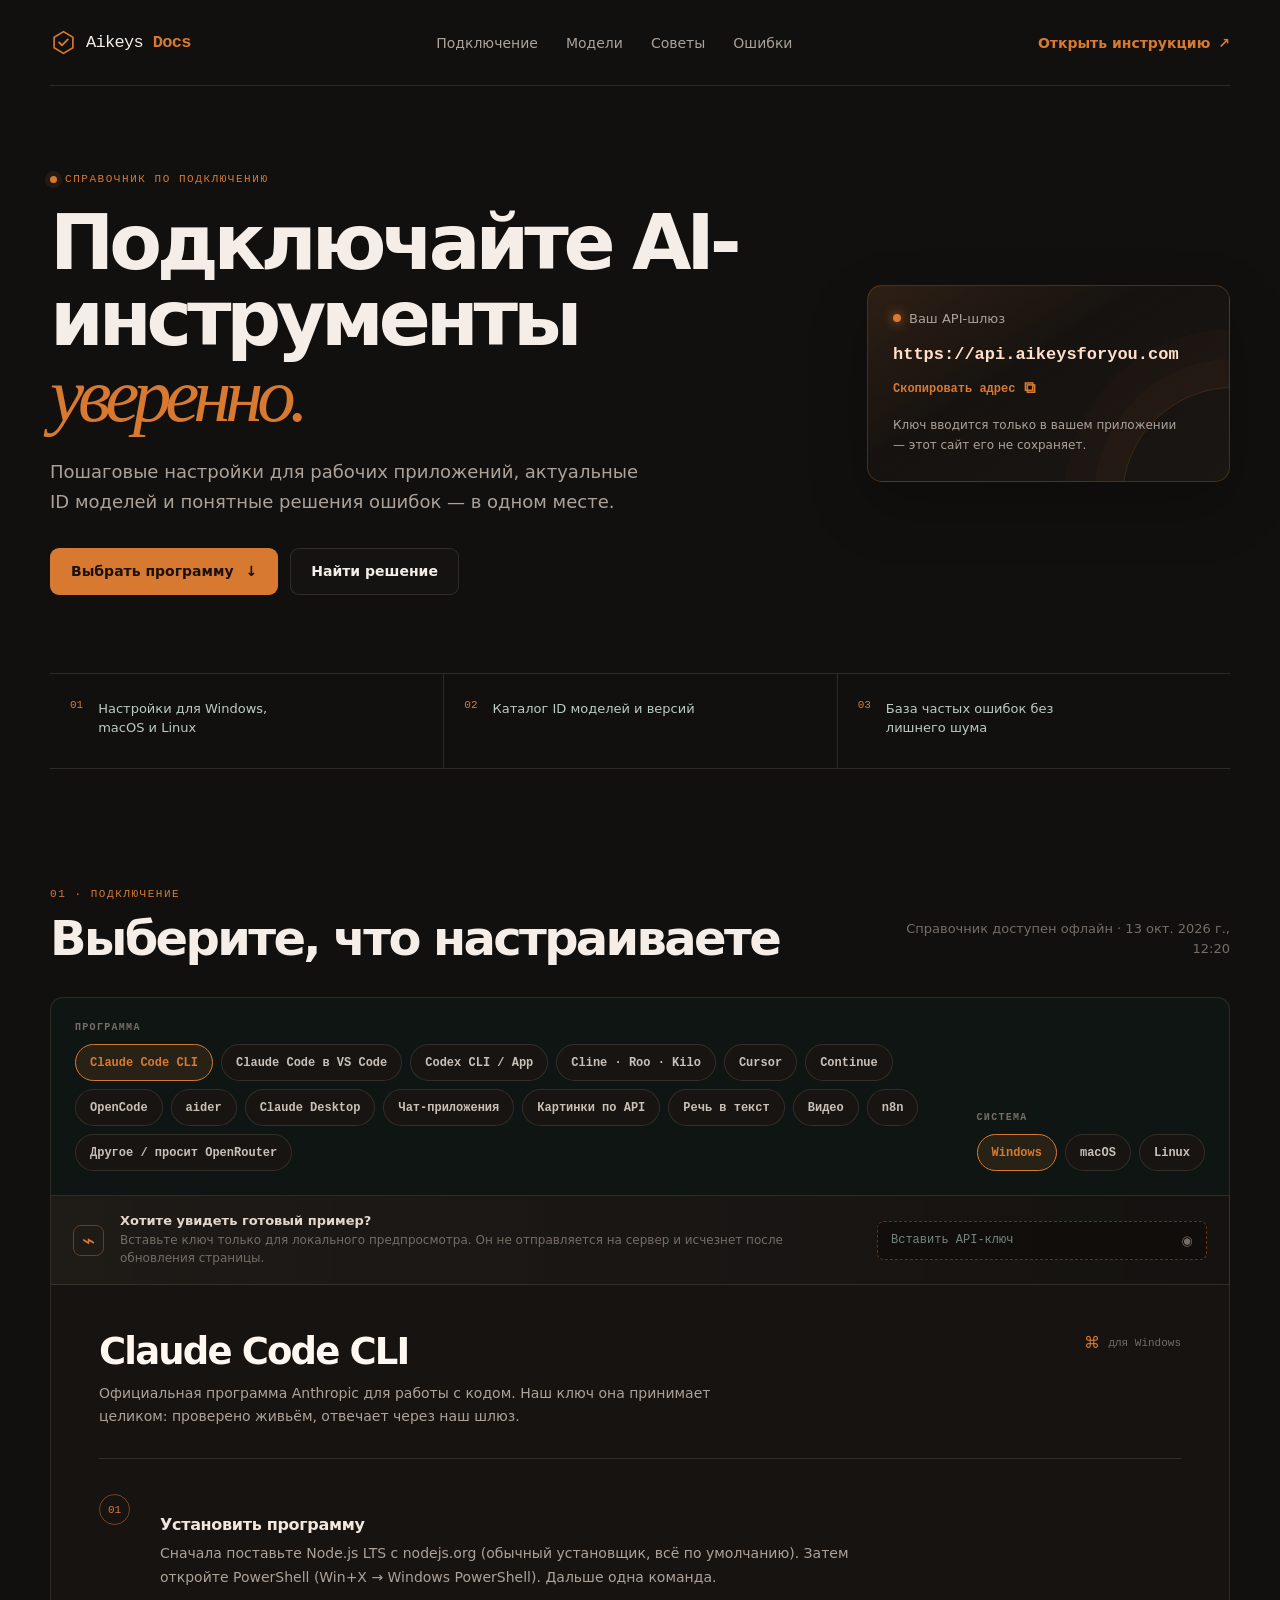
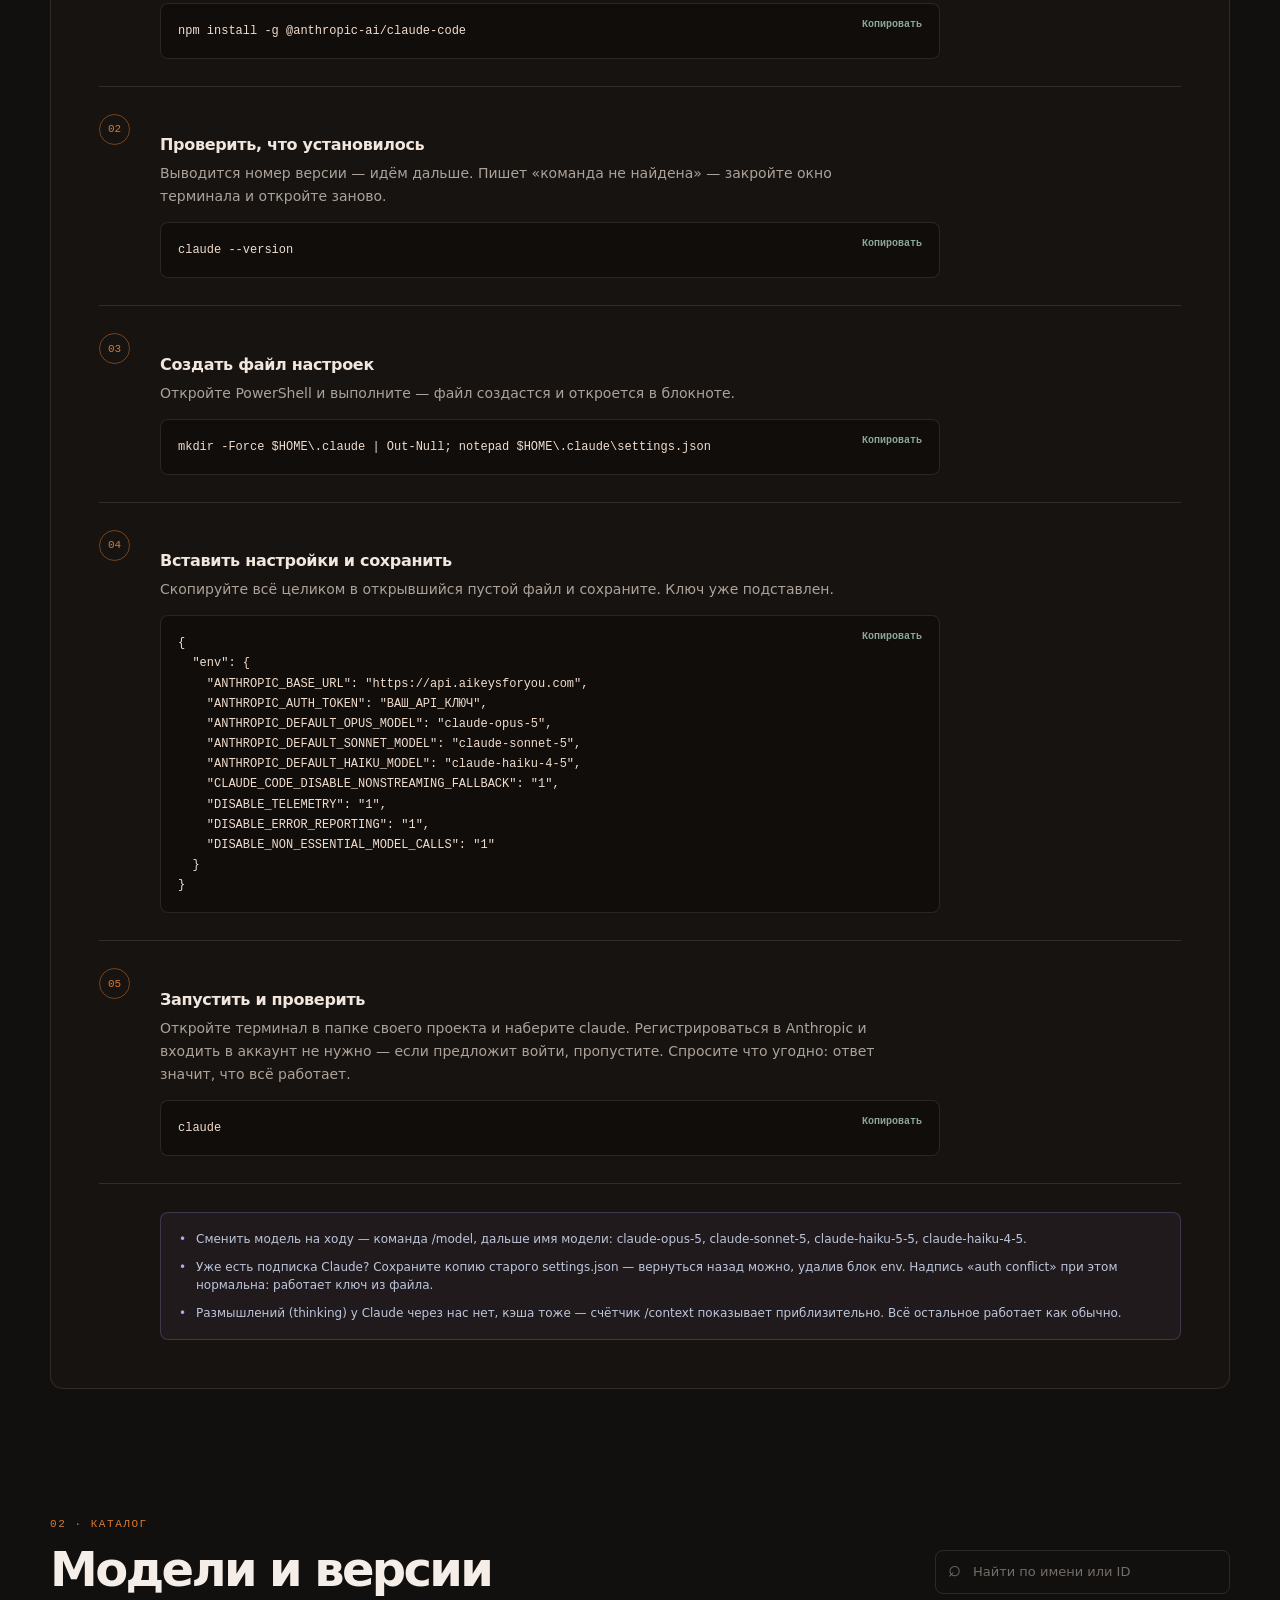
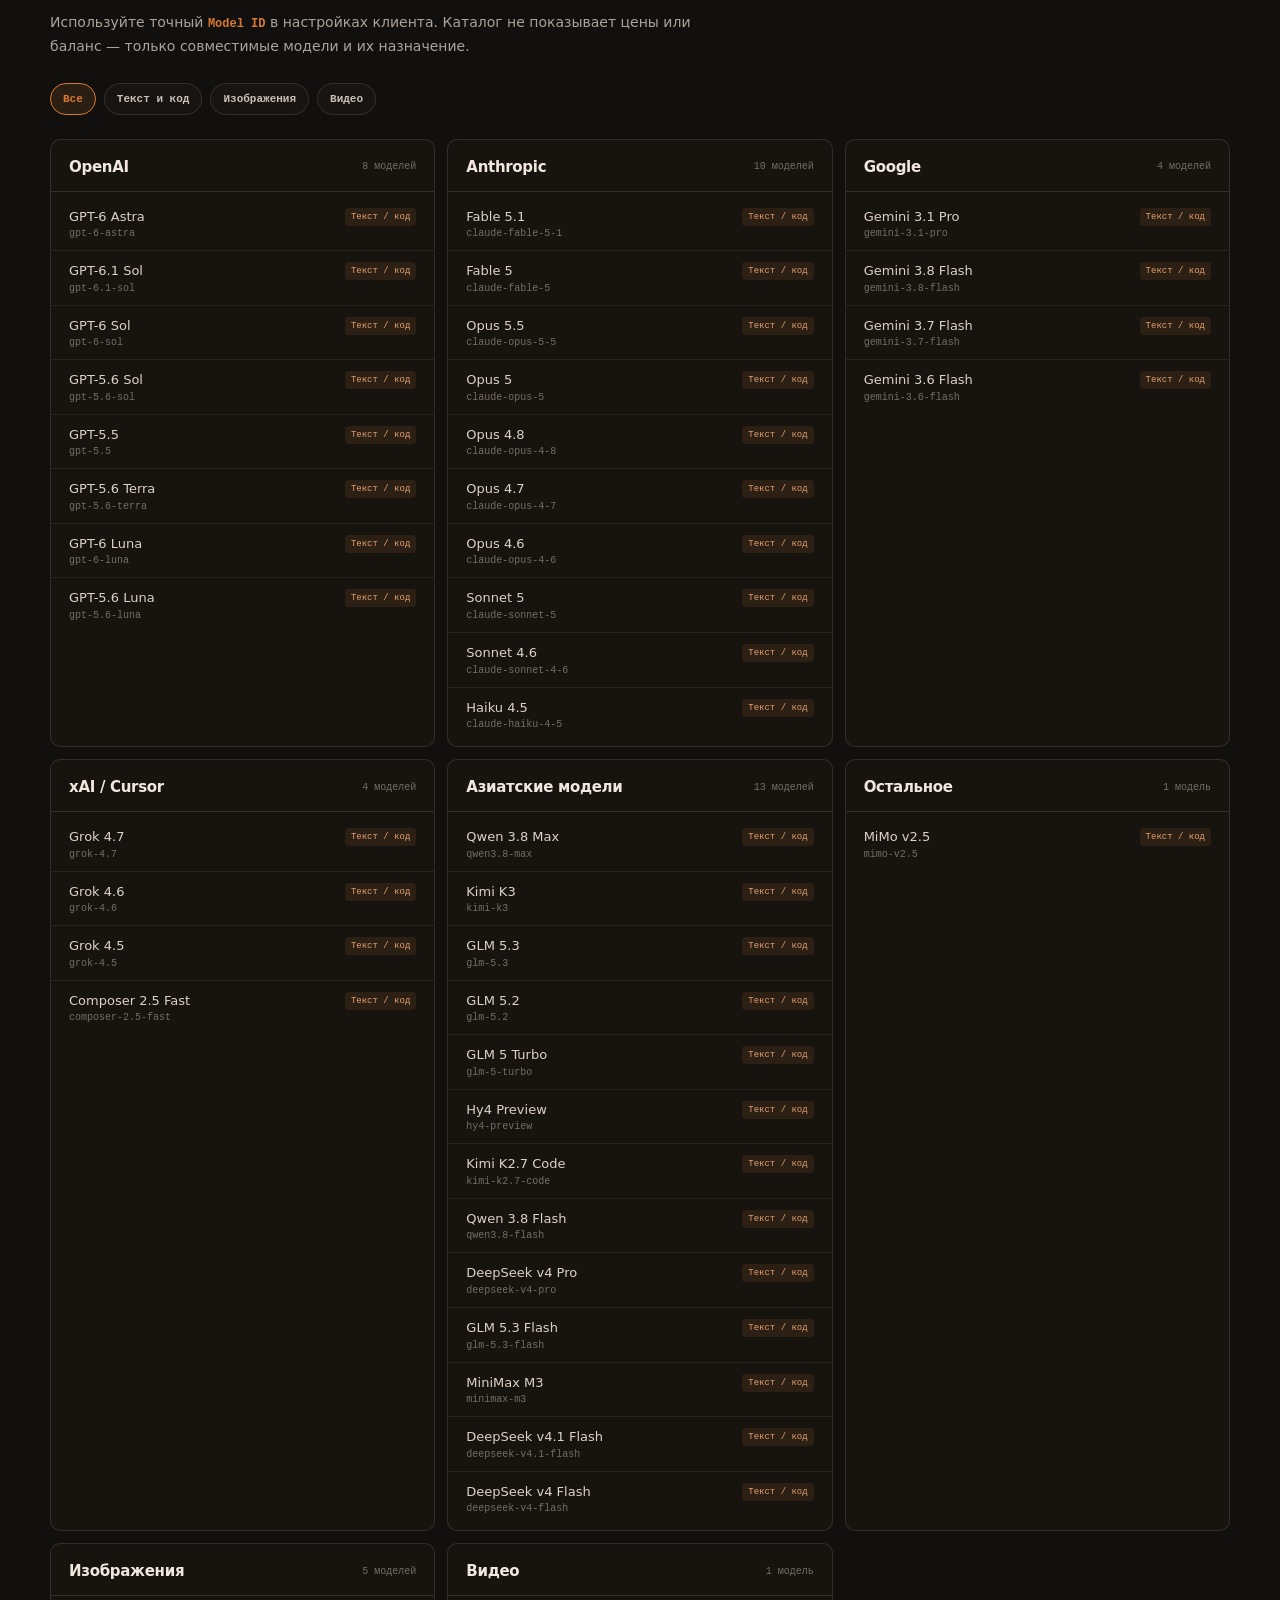
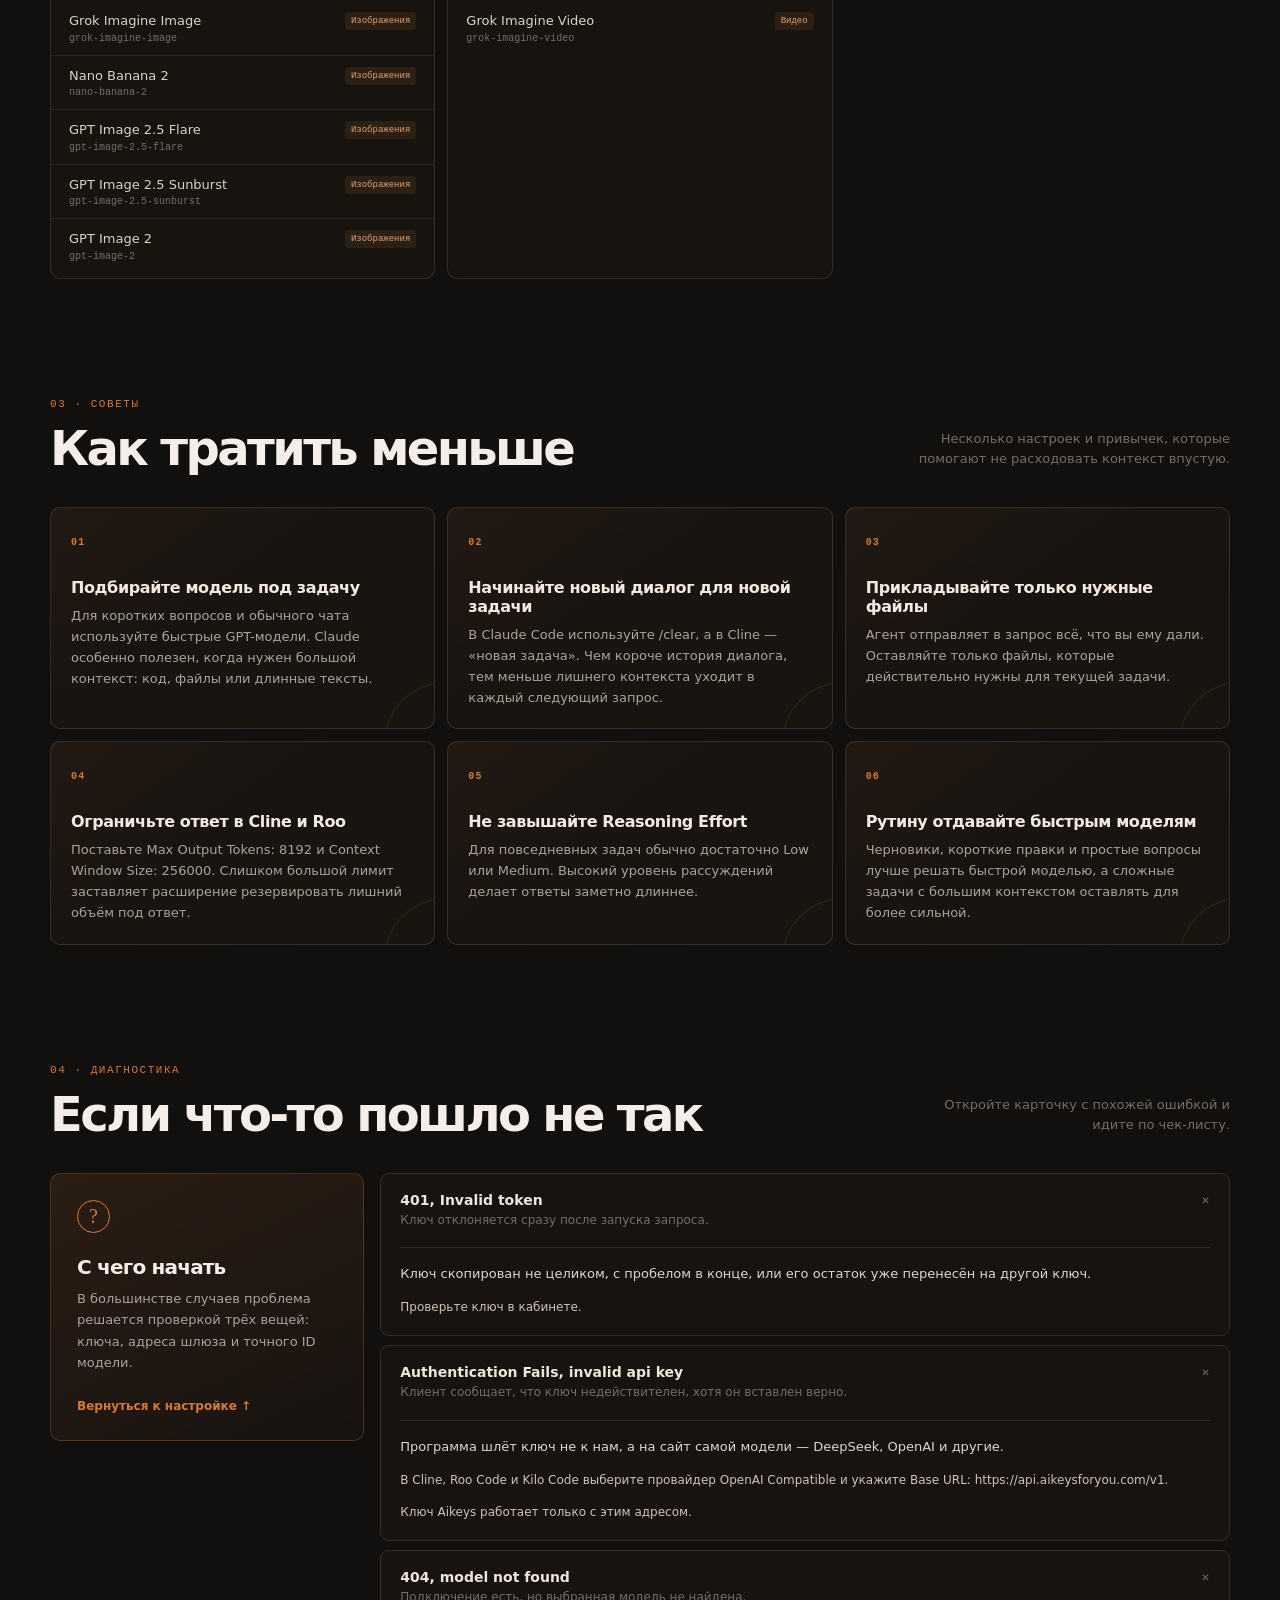
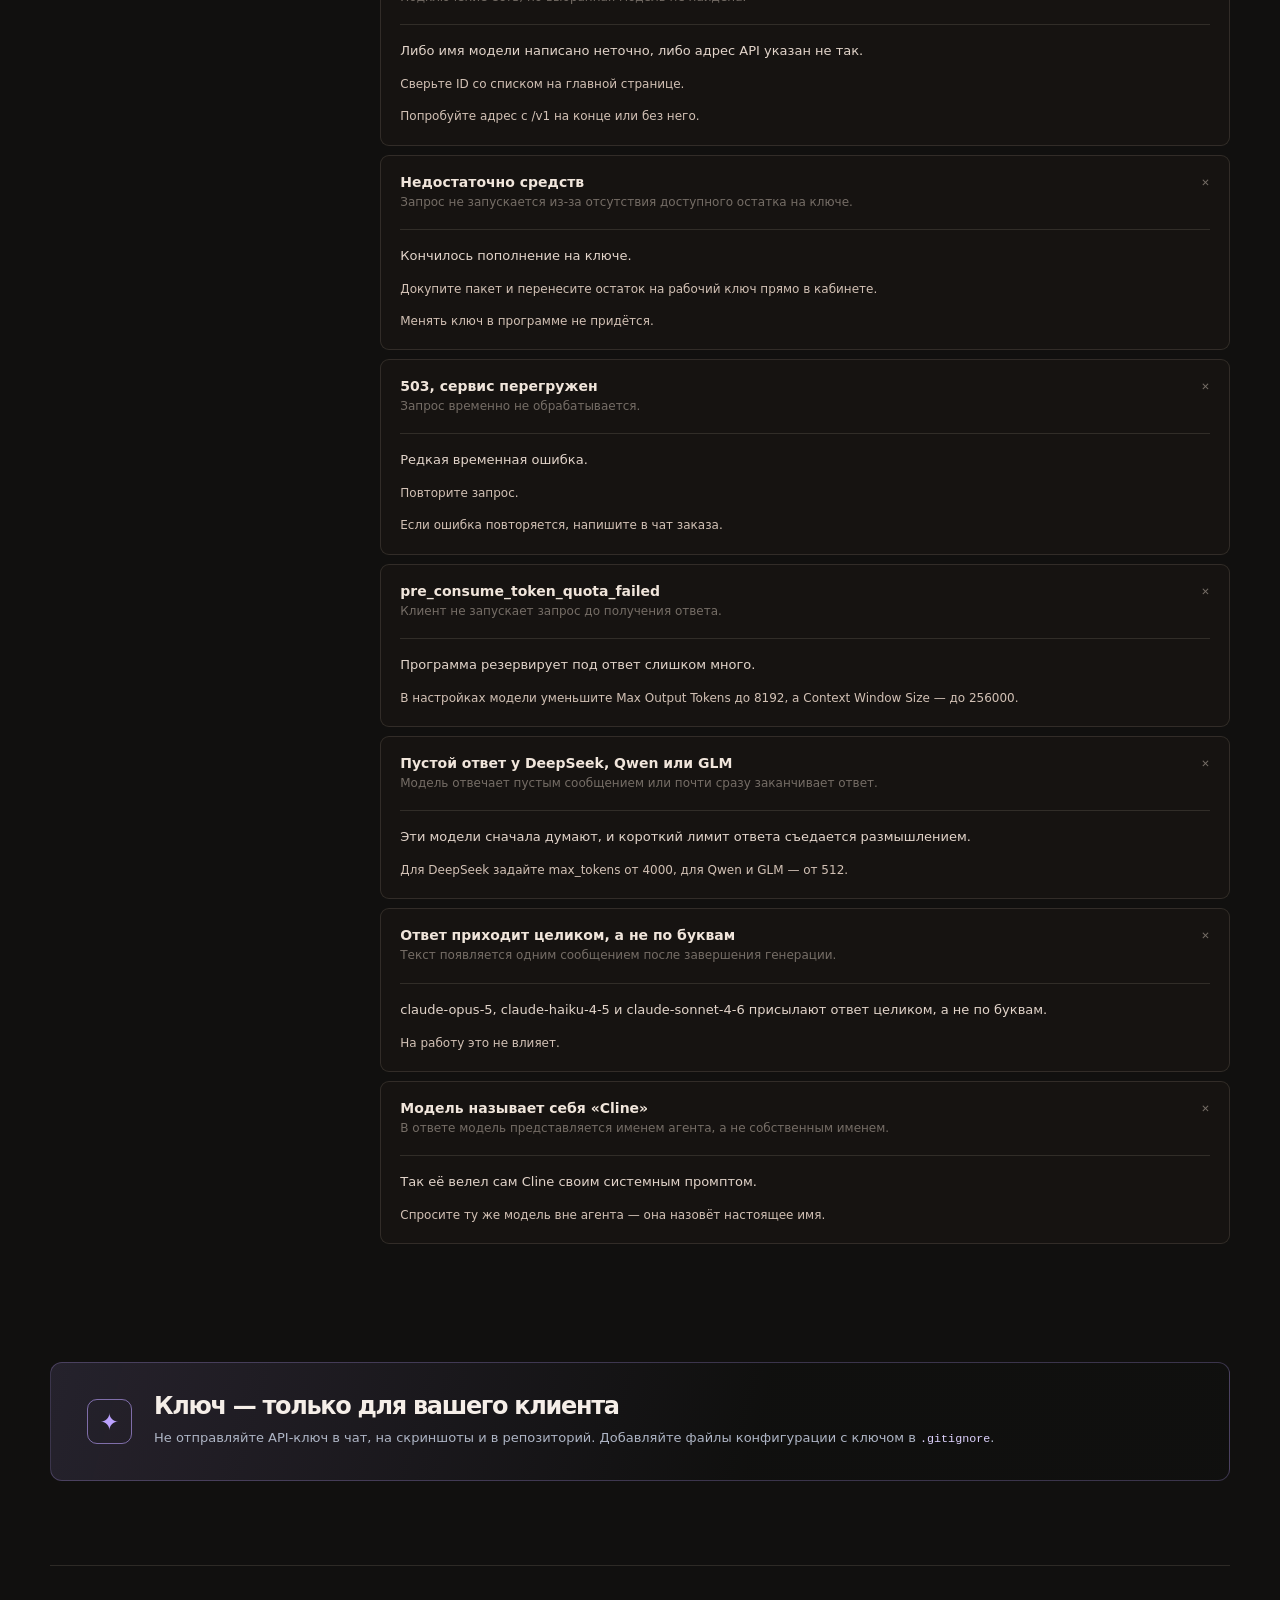
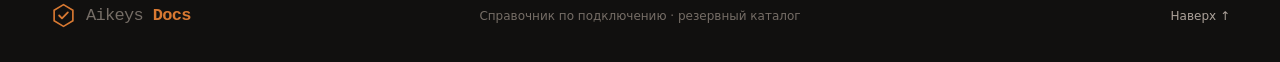
==== index.html @ d7733825 "Add files via upload" ====
<!doctype html>
<html lang="ru">
  <head>
    <meta charset="UTF-8" />
    <meta name="viewport" content="width=device-width, initial-scale=1.0" />
    <meta name="theme-color" content="#0a1111" />
    <meta name="description" content="Справочник по подключению AI-инструментов через api.aikeysforyou.com" />
    <title>Aikeys Docs — подключение AI-инструментов</title>
    <link id="site-favicon" rel="icon" href="./site-icon.svg" type="image/svg+xml" />
    <link rel="stylesheet" href="./styles.css" />
  </head>
  <body>
    <a class="skip-link" href="#setup">Перейти к инструкции</a>

    <header class="site-header">
      <a class="brand" href="#top" aria-label="Aikeys Docs — на главную">
        <svg class="brand-mark" viewBox="0 0 36 36" aria-hidden="true">
          <path d="M18 3.5 30.5 11v14L18 32.5 5.5 25V11L18 3.5Z" fill="none" stroke="currentColor" stroke-width="2.2" />
          <path d="m12.2 18 3.8 3.8 7.8-8" fill="none" stroke="currentColor" stroke-linecap="round" stroke-linejoin="round" stroke-width="2.4" />
        </svg>
        <span>Aikeys <b>Docs</b></span>
      </a>
      <nav class="main-nav" aria-label="Основная навигация">
        <a href="#setup">Подключение</a>
        <a href="#models">Модели</a>
        <a href="#savings">Советы</a>
        <a href="#errors">Ошибки</a>
      </nav>
      <a class="header-link" href="#setup">Открыть инструкцию <span aria-hidden="true">↗</span></a>
    </header>

    <main id="top">
      <section class="hero section-shell" aria-labelledby="hero-title">
        <div class="hero-copy">
          <p class="eyebrow"><span class="pulse-dot"></span> Справочник по подключению</p>
          <h1 id="hero-title">Подключайте AI-инструменты <em>уверенно.</em></h1>
          <p class="hero-lede">Пошаговые настройки для рабочих приложений, актуальные ID моделей и понятные решения ошибок — в одном месте.</p>
          <div class="hero-actions">
            <a class="button button-primary" href="#setup">Выбрать программу <span aria-hidden="true">↓</span></a>
            <a class="button button-quiet" href="#errors">Найти решение</a>
          </div>
        </div>
        <aside class="gateway-card" aria-label="Адрес API-шлюза">
          <div class="gateway-card__header">
            <span class="status-lamp"></span>
            <span>Ваш API-шлюз</span>
          </div>
          <code id="gateway-url">https://api.aikeysforyou.com</code>
          <button class="copy-line" type="button" data-copy-target="#gateway-url">
            <span>Скопировать адрес</span><span class="copy-icon" aria-hidden="true">⧉</span>
          </button>
          <p>Ключ вводится только в вашем приложении — этот сайт его не сохраняет.</p>
        </aside>
      </section>

      <section class="trust-strip" aria-label="Преимущества справочника">
        <div><span class="trust-index">01</span><p>Настройки для Windows, macOS и Linux</p></div>
        <div><span class="trust-index">02</span><p>Каталог ID моделей и версий</p></div>
        <div><span class="trust-index">03</span><p>База частых ошибок без лишнего шума</p></div>
      </section>

      <section class="section-shell setup-section" id="setup" aria-labelledby="setup-title">
        <div class="section-heading">
          <div>
            <p class="eyebrow">01 · Подключение</p>
            <h2 id="setup-title">Выберите, что настраиваете</h2>
          </div>
          <p class="section-note" id="catalog-status" aria-live="polite">Загружаем каталог…</p>
        </div>

        <div class="setup-controls">
          <div class="control-group control-group--wide">
            <span class="control-label">Программа</span>
            <div class="app-tabs" id="app-tabs" role="tablist" aria-label="Выбор программы"></div>
          </div>
          <div class="control-group">
            <span class="control-label">Система</span>
            <div class="segment-tabs" id="os-tabs" role="tablist" aria-label="Выбор системы"></div>
          </div>
        </div>

        <div class="key-notice">
          <div class="key-notice__icon" aria-hidden="true">⌁</div>
          <div>
            <strong>Хотите увидеть готовый пример?</strong>
            <p>Вставьте ключ только для локального предпросмотра. Он не отправляется на сервер и исчезнет после обновления страницы.</p>
          </div>
          <label class="key-field">
            <span class="sr-only">API-ключ для локального предпросмотра</span>
            <input id="api-key" type="password" autocomplete="off" placeholder="Вставить API-ключ" />
            <button type="button" class="eye-button" id="toggle-key" aria-label="Показать ключ">◉</button>
          </label>
        </div>

        <article class="guide-card" id="guide-card" aria-live="polite"></article>
      </section>

      <section class="section-shell models-section" id="models" aria-labelledby="models-title">
        <div class="section-heading section-heading--models">
          <div>
            <p class="eyebrow">02 · Каталог</p>
            <h2 id="models-title">Модели и версии</h2>
          </div>
          <label class="model-search">
            <span class="search-symbol" aria-hidden="true">⌕</span>
            <span class="sr-only">Поиск модели</span>
            <input id="model-search" type="search" placeholder="Найти по имени или ID" />
          </label>
        </div>
        <p class="models-intro">Используйте точный <b>Model ID</b> в настройках клиента. Каталог не показывает цены или баланс — только совместимые модели и их назначение.</p>
        <div class="models-filter" id="models-filter" aria-label="Фильтр по типу моделей"></div>
        <div class="models-grid" id="models-grid"></div>
        <p class="empty-state" id="models-empty" hidden>По этому запросу моделей не нашлось. Попробуйте другое имя или ID.</p>
      </section>

      <section class="section-shell savings-section" id="savings" aria-labelledby="savings-title">
        <div class="section-heading">
          <div>
            <p class="eyebrow">03 · Советы</p>
            <h2 id="savings-title">Как тратить меньше</h2>
          </div>
          <p class="section-note" id="savings-intro">Несколько простых настроек помогают не расходовать контекст впустую.</p>
        </div>
        <div class="savings-grid" id="savings-list"></div>
      </section>

      <section class="section-shell errors-section" id="errors" aria-labelledby="errors-title">
        <div class="section-heading">
          <div>
            <p class="eyebrow">04 · Диагностика</p>
            <h2 id="errors-title">Если что-то пошло не так</h2>
          </div>
          <p class="section-note">Откройте карточку с похожей ошибкой и идите по чек-листу.</p>
        </div>
        <div class="errors-layout">
          <div class="error-helper">
            <span class="helper-symbol" aria-hidden="true">?</span>
            <h3>С чего начать</h3>
            <p>В большинстве случаев проблема решается проверкой трёх вещей: ключа, адреса шлюза и точного ID модели.</p>
            <a href="#setup">Вернуться к настройке <span aria-hidden="true">↑</span></a>
          </div>
          <div class="error-list" id="error-list"></div>
        </div>
      </section>

      <section class="section-shell safety-callout" aria-label="Важно о безопасности ключа">
        <span class="safety-icon" aria-hidden="true">✦</span>
        <div>
          <h2>Ключ — только для вашего клиента</h2>
          <p>Не отправляйте API-ключ в чат, на скриншоты и в репозиторий. Добавляйте файлы конфигурации с ключом в <code>.gitignore</code>.</p>
        </div>
      </section>
    </main>

    <footer class="site-footer">
      <a class="brand" href="#top" aria-label="Aikeys Docs — наверх">
        <svg class="brand-mark" viewBox="0 0 36 36" aria-hidden="true"><path d="M18 3.5 30.5 11v14L18 32.5 5.5 25V11L18 3.5Z" fill="none" stroke="currentColor" stroke-width="2.2" /><path d="m12.2 18 3.8 3.8 7.8-8" fill="none" stroke="currentColor" stroke-linecap="round" stroke-linejoin="round" stroke-width="2.4" /></svg>
        <span>Aikeys <b>Docs</b></span>
      </a>
      <p>Справочник по подключению · <span id="footer-updated">обновляем каталог</span></p>
      <a href="#top">Наверх ↑</a>
    </footer>

    <template id="loading-guide">
      <div class="guide-loading"><span></span><span></span><span></span></div>
    </template>
    <script src="./site-config.js"></script>
    <script src="./catalog-seed.js"></script>
    <script src="./app.js" defer></script>
  </body>
</html>
---- styles.css ----
:root {
  --ink: #f5eee8;
  --muted: #aca29a;
  --subtle: #756d66;
  --canvas: #11100f;
  --surface: #1a1714;
  --surface-raised: #211c18;
  --surface-strong: #2a221c;
  --line: rgba(244, 225, 205, 0.12);
  --line-strong: rgba(216, 121, 50, 0.34);
  --accent: #d87932;
  --accent-strong: #bb5e25;
  --accent-faint: rgba(216, 121, 50, 0.13);
  --violet: #bca2ff;
  --shadow: 0 24px 60px rgba(0, 0, 0, 0.24);
  --shell: min(1180px, calc(100% - 48px));
  color-scheme: dark;
  font-family: Inter, ui-sans-serif, system-ui, -apple-system, BlinkMacSystemFont, "Segoe UI", sans-serif;
  background: var(--canvas);
  color: var(--ink);
}

* { box-sizing: border-box; }
html { scroll-behavior: smooth; }
body { margin: 0; min-width: 320px; background: var(--canvas); color: var(--ink); }
button, input { font: inherit; }
button { cursor: pointer; }
a { color: inherit; text-decoration: none; }

.skip-link {
  position: fixed; left: 16px; top: -50px; z-index: 10; padding: 10px 14px; border-radius: 8px;
  background: var(--accent); color: #1b110a; font-weight: 800; transition: top .18s ease;
}
.skip-link:focus { top: 14px; }
.sr-only { position: absolute; width: 1px; height: 1px; padding: 0; margin: -1px; overflow: hidden; clip: rect(0, 0, 0, 0); white-space: nowrap; border: 0; }

.site-header {
  width: var(--shell); min-height: 86px; margin: 0 auto; display: flex; align-items: center; justify-content: space-between; gap: 32px;
  border-bottom: 1px solid var(--line);
}
.brand { display: inline-flex; align-items: center; gap: 9px; font-family: ui-monospace, SFMono-Regular, Menlo, Consolas, monospace; font-size: 17px; letter-spacing: -.04em; white-space: nowrap; }
.brand b { color: var(--accent); font-weight: 700; }
.brand-mark { width: 27px; height: 27px; color: var(--accent); }
.main-nav { display: flex; align-items: center; gap: 28px; color: var(--muted); font-size: 14px; }
.main-nav a, .header-link, .site-footer > a { transition: color .18s ease; }
.main-nav a:hover, .header-link:hover, .site-footer > a:hover { color: var(--accent); }
.header-link { display: inline-flex; gap: 8px; color: var(--accent); font-size: 14px; font-weight: 750; }

.section-shell { width: var(--shell); margin: 0 auto; }
.hero { display: grid; grid-template-columns: minmax(0, 1.45fr) minmax(300px, .75fr); gap: clamp(38px, 9vw, 130px); align-items: center; min-height: 510px; padding: 86px 0 78px; }
.eyebrow { display: flex; align-items: center; gap: 8px; margin: 0 0 18px; color: var(--accent); font-family: ui-monospace, SFMono-Regular, Menlo, Consolas, monospace; font-size: 11px; letter-spacing: .14em; line-height: 1.4; text-transform: uppercase; }
.pulse-dot { width: 7px; height: 7px; border-radius: 50%; background: var(--accent); box-shadow: 0 0 0 5px rgba(216, 121, 50, .1); }
h1, h2, h3, p { margin-top: 0; }
h1 { max-width: 790px; margin-bottom: 23px; font-size: clamp(45px, 6vw, 78px); letter-spacing: -.067em; line-height: .99; font-weight: 720; }
h1 em { font-family: Georgia, "Times New Roman", serif; color: var(--accent); font-weight: 400; letter-spacing: -.08em; }
.hero-lede { max-width: 590px; margin-bottom: 31px; color: var(--muted); font-size: 18px; line-height: 1.65; }
.hero-actions { display: flex; flex-wrap: wrap; gap: 12px; }
.button { display: inline-flex; align-items: center; justify-content: center; gap: 12px; min-height: 47px; padding: 0 20px; border: 1px solid transparent; border-radius: 9px; font-size: 14px; font-weight: 800; transition: transform .18s ease, border-color .18s ease, background .18s ease; }
.button:hover { transform: translateY(-2px); }
.button-primary { background: var(--accent); color: #1b110a; }
.button-primary:hover { background: #efaa76; }
.button-quiet { border-color: var(--line); color: var(--ink); background: rgba(255,255,255,.015); }
.button-quiet:hover { border-color: var(--line-strong); }

.gateway-card { position: relative; padding: 25px; overflow: hidden; border: 1px solid rgba(216, 121, 50, .27); border-radius: 15px; background: linear-gradient(148deg, rgba(216,121,50,.15), rgba(39,27,19,.26) 42%, rgba(27,23,20,.9)); box-shadow: var(--shadow); }
.gateway-card::after { content: ""; position: absolute; width: 220px; height: 220px; right: -115px; bottom: -128px; border: 1px solid rgba(216, 121, 50, .2); border-radius: 50%; box-shadow: 0 0 0 28px rgba(216, 121, 50, .03), 0 0 0 58px rgba(216, 121, 50, .02); pointer-events: none; }
.gateway-card__header { display: flex; align-items: center; gap: 8px; margin-bottom: 19px; color: var(--muted); font-size: 13px; }
.status-lamp { width: 8px; height: 8px; border-radius: 50%; background: var(--accent); box-shadow: 0 0 12px rgba(216, 121, 50, .9); }
.gateway-card code { display: block; position: relative; z-index: 1; margin-bottom: 13px; color: #ffe0ca; font-family: ui-monospace, SFMono-Regular, Menlo, Consolas, monospace; font-size: clamp(14px, 1.5vw, 17px); font-weight: 700; overflow-wrap: anywhere; }
.gateway-card p { position: relative; z-index: 1; max-width: 285px; margin: 18px 0 0; color: var(--muted); font-size: 12px; line-height: 1.65; }
.copy-line { position: relative; z-index: 1; display: inline-flex; align-items: center; gap: 9px; padding: 0; border: 0; color: var(--accent); background: transparent; font-family: ui-monospace, SFMono-Regular, Menlo, Consolas, monospace; font-size: 12px; font-weight: 700; }
.copy-line:hover { color: #f0b386; }
.copy-icon { font-size: 16px; }

.trust-strip { display: grid; grid-template-columns: repeat(3, 1fr); width: var(--shell); margin: 0 auto; border: 1px solid var(--line); border-right: 0; border-left: 0; }
.trust-strip > div { display: flex; align-items: flex-start; gap: 15px; min-height: 94px; padding: 25px 20px; }
.trust-strip > div + div { border-left: 1px solid var(--line); }
.trust-index { color: var(--accent); font-family: ui-monospace, SFMono-Regular, Menlo, Consolas, monospace; font-size: 11px; }
.trust-strip p { max-width: 210px; margin: 0; color: #bdcbc5; font-size: 13px; line-height: 1.5; }

.setup-section, .models-section, .errors-section { padding: 118px 0 0; scroll-margin-top: 24px; }
.section-heading { display: flex; align-items: flex-end; justify-content: space-between; gap: 30px; margin-bottom: 34px; }
.section-heading .eyebrow { margin-bottom: 12px; }
h2 { margin-bottom: 0; font-size: clamp(32px, 4.1vw, 48px); letter-spacing: -.055em; line-height: 1.02; font-weight: 690; }
.section-note { max-width: 330px; margin: 0 0 4px; color: var(--subtle); font-size: 13px; line-height: 1.55; text-align: right; }

.setup-controls { display: grid; grid-template-columns: minmax(0, 1fr) auto; gap: 32px; align-items: end; padding: 24px; border: 1px solid var(--line); border-radius: 13px 13px 0 0; background: rgba(14,26,23,.55); }
.control-group { display: grid; gap: 11px; }
.control-group--wide { min-width: 0; }
.control-label { color: var(--subtle); font-family: ui-monospace, SFMono-Regular, Menlo, Consolas, monospace; font-size: 10px; font-weight: 700; letter-spacing: .13em; text-transform: uppercase; }
.app-tabs, .segment-tabs, .models-filter { display: flex; flex-wrap: wrap; gap: 8px; }
.app-tab, .segment-tab, .filter-tab { min-height: 37px; padding: 0 14px; border: 1px solid var(--line); border-radius: 999px; color: #c9c0b9; background: #171411; font-family: ui-monospace, SFMono-Regular, Menlo, Consolas, monospace; font-size: 12px; font-weight: 650; white-space: nowrap; transition: border-color .17s ease, color .17s ease, background .17s ease; }
.app-tab:hover, .segment-tab:hover, .filter-tab:hover { border-color: rgba(216,121,50,.45); color: #f7d6bd; }
.app-tab[aria-selected="true"], .segment-tab[aria-selected="true"], .filter-tab[aria-pressed="true"] { border-color: var(--accent); color: var(--accent); background: var(--accent-faint); }

.key-notice { display: grid; grid-template-columns: auto minmax(0, 1fr) minmax(250px, 330px); gap: 16px; align-items: center; padding: 17px 22px; border: 1px solid var(--line); border-top: 0; background: linear-gradient(90deg, rgba(121,96,77,.13), rgba(25,20,17,.5)); }
.key-notice__icon { display: grid; width: 31px; height: 31px; place-items: center; border: 1px solid rgba(216,121,50,.38); border-radius: 8px; color: var(--accent); font-size: 22px; }
.key-notice strong { display: block; margin-bottom: 3px; color: #e3d7cd; font-size: 13px; }
.key-notice p { margin: 0; color: var(--subtle); font-size: 12px; line-height: 1.5; }
.key-field { position: relative; display: flex; align-items: center; }
.key-field input { width: 100%; height: 39px; padding: 0 41px 0 13px; border: 1px dashed rgba(216,121,50,.38); border-radius: 7px; outline: none; color: var(--ink); background: rgba(12,9,7,.5); font-family: ui-monospace, SFMono-Regular, Menlo, Consolas, monospace; font-size: 12px; transition: border-color .17s ease; }
.key-field input:focus { border-color: var(--accent); }
.key-field input::placeholder { color: #77847f; }
.eye-button { position: absolute; right: 5px; width: 30px; height: 30px; border: 0; border-radius: 5px; color: var(--subtle); background: transparent; font-size: 13px; }
.eye-button:hover { color: var(--accent); background: var(--accent-faint); }

.guide-card { min-height: 390px; padding: clamp(26px, 4vw, 48px); border: 1px solid var(--line); border-top: 0; border-radius: 0 0 13px 13px; background: #171310; }
.guide-header { display: grid; grid-template-columns: minmax(0, 1fr) auto; gap: 32px; align-items: start; padding-bottom: 30px; border-bottom: 1px solid var(--line); }
.guide-header h3 { margin-bottom: 10px; color: #fff7f0; font-size: clamp(25px, 3.5vw, 37px); letter-spacing: -.05em; line-height: 1.05; }
.guide-header p { max-width: 640px; margin-bottom: 0; color: var(--muted); font-size: 14px; line-height: 1.65; }
.guide-meta { display: flex; align-items: center; gap: 8px; color: var(--subtle); font-family: ui-monospace, SFMono-Regular, Menlo, Consolas, monospace; font-size: 11px; white-space: nowrap; }
.guide-meta::before { content: "⌘"; color: var(--accent); font-size: 16px; }
.steps { display: grid; gap: 0; margin-top: 8px; }
.step { display: grid; grid-template-columns: 42px minmax(0, 1fr); column-gap: 19px; padding: 27px 0; border-bottom: 1px solid var(--line); }
.step-index { display: grid; width: 31px; height: 31px; place-items: center; border: 1px solid rgba(216,121,50,.48); border-radius: 50%; color: var(--accent); font-family: ui-monospace, SFMono-Regular, Menlo, Consolas, monospace; font-size: 11px; }
.step h4 { margin-bottom: 8px; color: #f2e7de; font-size: 16px; letter-spacing: -.02em; }
.step p { max-width: 740px; margin-bottom: 14px; color: var(--muted); font-size: 14px; line-height: 1.65; }
.code-wrap { position: relative; max-width: 780px; overflow: hidden; border: 1px solid rgba(231,203,178,.13); border-radius: 8px; background: #100d0b; }
.code-wrap pre { max-height: 350px; margin: 0; padding: 17px 54px 17px 17px; overflow: auto; color: #f1ddce; font-family: ui-monospace, SFMono-Regular, Menlo, Consolas, monospace; font-size: 12px; line-height: 1.68; tab-size: 2; white-space: pre-wrap; overflow-wrap: anywhere; }
.code-wrap code { font-family: inherit; }
.copy-code { position: absolute; top: 8px; right: 8px; padding: 6px 8px; border: 1px solid transparent; border-radius: 5px; color: #8da69a; background: transparent; font-family: ui-monospace, SFMono-Regular, Menlo, Consolas, monospace; font-size: 10px; font-weight: 700; }
.copy-code:hover { border-color: var(--line); color: var(--accent); }
.guide-after { display: grid; gap: 9px; margin: 28px 0 0 61px; padding: 17px 18px; border: 1px solid rgba(188,162,255,.2); border-radius: 8px; background: rgba(188,162,255,.055); }
.guide-after p { position: relative; margin: 0; padding-left: 17px; color: #bdc6db; font-size: 12px; line-height: 1.55; }
.guide-after p::before { content: "•"; position: absolute; left: 0; color: var(--violet); }
.guide-loading { display: flex; gap: 7px; align-items: center; justify-content: center; min-height: 280px; }
.guide-loading span { width: 7px; height: 7px; border-radius: 50%; background: var(--accent); animation: loading .8s infinite alternate; }
.guide-loading span:nth-child(2) { animation-delay: .17s; }.guide-loading span:nth-child(3) { animation-delay: .34s; }
@keyframes loading { to { transform: translateY(-8px); opacity: .4; } }

.models-section { padding-top: 128px; }
.section-heading--models { margin-bottom: 17px; }
.model-search { position: relative; width: min(100%, 295px); }
.model-search input { width: 100%; height: 44px; padding: 0 13px 0 37px; border: 1px solid var(--line); border-radius: 8px; outline: none; color: var(--ink); background: transparent; font-size: 13px; transition: border-color .17s ease; }
.model-search input:focus { border-color: var(--accent); }
.model-search input::placeholder { color: var(--subtle); }
.search-symbol { position: absolute; left: 13px; top: 8px; color: var(--subtle); font-size: 22px; line-height: 1; }
.models-intro { max-width: 650px; margin-bottom: 25px; color: var(--muted); font-size: 14px; line-height: 1.65; }
.models-intro b { color: var(--accent); font-family: ui-monospace, SFMono-Regular, Menlo, Consolas, monospace; font-size: 12px; }
.models-filter { margin-bottom: 24px; }
.filter-tab { min-height: 32px; padding: 0 12px; font-size: 11px; }
.models-grid { display: grid; grid-template-columns: repeat(3, minmax(0, 1fr)); gap: 12px; }
.provider-card { overflow: hidden; border: 1px solid var(--line); border-radius: 10px; background: rgba(28,23,19,.62); }
.provider-card__header { display: flex; align-items: center; justify-content: space-between; gap: 16px; padding: 18px 18px 15px; border-bottom: 1px solid var(--line); }
.provider-card__header h3 { margin: 0; color: #f1e7de; font-size: 15px; letter-spacing: -.02em; }
.provider-card__header span { color: var(--subtle); font-family: ui-monospace, SFMono-Regular, Menlo, Consolas, monospace; font-size: 10px; }
.model-rows { list-style: none; margin: 0; padding: 5px 0; }
.model-row { display: grid; grid-template-columns: minmax(0, 1fr) auto; gap: 10px; align-items: center; padding: 11px 18px; }
.model-row + .model-row { border-top: 1px solid rgba(244,225,205,.07); }
.model-name { display: block; margin-bottom: 3px; color: #ddd1c7; font-size: 13px; line-height: 1.35; }
.model-id { display: block; max-width: 100%; padding: 0; border: 0; color: var(--subtle); background: transparent; font-family: ui-monospace, SFMono-Regular, Menlo, Consolas, monospace; font-size: 10px; text-align: left; overflow-wrap: anywhere; }
.model-id:hover { color: var(--accent); text-decoration: underline dotted; text-underline-offset: 3px; }
.model-kind { align-self: start; padding: 4px 6px; border-radius: 4px; color: #e4a070; background: rgba(216,121,50,.11); font-family: ui-monospace, SFMono-Regular, Menlo, Consolas, monospace; font-size: 9px; white-space: nowrap; }
.empty-state { padding: 32px; border: 1px dashed var(--line); border-radius: 9px; color: var(--muted); text-align: center; }

.savings-section { padding: 118px 0 0; scroll-margin-top: 24px; }
.savings-grid { display: grid; grid-template-columns: repeat(3, minmax(0, 1fr)); gap: 12px; }
.savings-card { position: relative; min-height: 192px; padding: 22px 20px 20px; overflow: hidden; border: 1px solid var(--line); border-radius: 10px; background: linear-gradient(145deg, rgba(216,121,50,.09), rgba(28,23,19,.68) 42%); }
.savings-card::after { content: ""; position: absolute; width: 120px; height: 120px; right: -72px; bottom: -76px; border: 1px solid rgba(216,121,50,.17); border-radius: 50%; pointer-events: none; }
.savings-index { display: inline-block; margin-bottom: 30px; color: var(--accent); font-family: ui-monospace, SFMono-Regular, Menlo, Consolas, monospace; font-size: 10px; font-weight: 700; letter-spacing: .12em; }
.savings-card h3 { position: relative; z-index: 1; margin-bottom: 9px; color: #f4e9df; font-size: 16px; letter-spacing: -.025em; }
.savings-card p { position: relative; z-index: 1; margin: 0; color: var(--muted); font-size: 13px; line-height: 1.6; }

.errors-section { padding-bottom: 118px; }
.errors-layout { display: grid; grid-template-columns: minmax(220px, .54fr) minmax(0, 1.46fr); gap: 16px; align-items: start; }
.error-helper { position: sticky; top: 18px; padding: 26px; border: 1px solid rgba(216,121,50,.26); border-radius: 10px; background: linear-gradient(155deg, rgba(216,121,50,.13), rgba(25,20,17,.8)); }
.helper-symbol { display: grid; width: 33px; height: 33px; place-items: center; margin-bottom: 22px; border: 1px solid var(--accent); border-radius: 50%; color: var(--accent); font-family: Georgia, serif; font-size: 20px; }
.error-helper h3 { margin-bottom: 9px; font-size: 20px; letter-spacing: -.04em; }
.error-helper p { margin-bottom: 21px; color: var(--muted); font-size: 13px; line-height: 1.65; }
.error-helper a { color: var(--accent); font-size: 12px; font-weight: 750; }
.error-list { display: grid; gap: 9px; }
.error-item { overflow: hidden; border: 1px solid var(--line); border-radius: 9px; background: rgba(28,23,19,.6); }
.error-summary { display: grid; grid-template-columns: minmax(0, 1fr) auto; gap: 18px; width: 100%; padding: 18px 19px; border: 0; color: inherit; background: transparent; text-align: left; }
.error-summary:hover { background: rgba(216,121,50,.05); }
.error-summary strong { display: block; margin-bottom: 4px; color: #f0e5db; font-size: 14px; }
.error-summary span { display: block; color: var(--subtle); font-size: 12px; line-height: 1.45; }
.error-chevron { color: var(--accent); font-size: 18px; transition: transform .2s ease; }
.error-item.is-open .error-chevron { transform: rotate(45deg); }
.error-details { display: grid; grid-template-rows: 0fr; transition: grid-template-rows .24s ease; }
.error-item.is-open .error-details { grid-template-rows: 1fr; }
.error-details > div { min-height: 0; overflow: hidden; }
.error-details__inside { margin: 0 19px 18px; padding: 16px 0 0; border-top: 1px solid var(--line); }
.error-details__inside > p { margin-bottom: 13px; color: var(--muted); font-size: 13px; line-height: 1.6; }
.error-details__inside .error-reason { color: #e2d4ca; }
.error-details__inside .error-fix { color: #d2c1b5; font-size: 12px; line-height: 1.6; }

.safety-callout { display: grid; grid-template-columns: auto minmax(0, 1fr); gap: 22px; align-items: center; margin-bottom: 84px; padding: 31px 36px; border: 1px solid rgba(188,162,255,.25); border-radius: 12px; background: linear-gradient(105deg, rgba(188,162,255,.12), rgba(8,17,15,.1) 60%); }
.safety-icon { display: grid; width: 45px; height: 45px; place-items: center; border: 1px solid rgba(188,162,255,.6); border-radius: 10px; color: var(--violet); font-size: 23px; }
.safety-callout h2 { margin-bottom: 8px; font-size: 24px; }
.safety-callout p { margin: 0; color: #aeb5c5; font-size: 13px; line-height: 1.65; }
.safety-callout code { color: #dfd3ff; font-family: ui-monospace, SFMono-Regular, Menlo, Consolas, monospace; font-size: .9em; }

.site-footer { display: grid; grid-template-columns: 1fr auto 1fr; align-items: center; width: var(--shell); min-height: 101px; margin: 0 auto; border-top: 1px solid var(--line); color: var(--subtle); font-size: 12px; }
.site-footer p { margin: 0; text-align: center; }.site-footer > a:last-child { justify-self: end; color: var(--muted); }

@media (max-width: 920px) {
  .hero { grid-template-columns: 1fr; min-height: auto; padding: 72px 0 60px; }
  .gateway-card { max-width: 520px; }
  .models-grid { grid-template-columns: repeat(2, minmax(0, 1fr)); }
  .savings-grid { grid-template-columns: repeat(2, minmax(0, 1fr)); }
  .setup-controls { grid-template-columns: 1fr; gap: 22px; }
  .errors-layout { grid-template-columns: 1fr; }.error-helper { position: static; }
}
@media (max-width: 700px) {
  :root { --shell: min(100% - 32px, 1180px); }
  .site-header { min-height: 70px; gap: 15px; }.main-nav, .header-link { display: none; }
  .hero { padding: 58px 0 52px; }.hero-lede { font-size: 16px; }
  .trust-strip { grid-template-columns: 1fr; }.trust-strip > div { min-height: 68px; padding: 17px 3px; }.trust-strip > div + div { border-top: 1px solid var(--line); border-left: 0; }
  .setup-section, .models-section, .savings-section, .errors-section { padding-top: 78px; }.errors-section { padding-bottom: 76px; }
  .section-heading, .section-heading--models { align-items: flex-start; flex-direction: column; gap: 13px; margin-bottom: 25px; }.section-note { text-align: left; }.model-search { width: 100%; }
  .setup-controls { padding: 17px; }.key-notice { grid-template-columns: auto minmax(0, 1fr); padding: 16px; }.key-field { grid-column: 1 / -1; }
  .guide-card { padding: 24px 17px; }.guide-header { grid-template-columns: 1fr; gap: 13px; padding-bottom: 22px; }.step { grid-template-columns: 34px minmax(0, 1fr); gap: 12px; }.guide-after { margin-left: 0; }
  .models-grid, .savings-grid { grid-template-columns: 1fr; }.savings-card { min-height: auto; }.error-summary { padding: 16px; }.error-details__inside { margin: 0 16px 16px; }
  .safety-callout { gap: 16px; margin-bottom: 53px; padding: 23px; }.safety-callout h2 { font-size: 20px; }
  .site-footer { grid-template-columns: 1fr auto; gap: 15px; padding: 22px 0; }.site-footer p { display: none; }
}
@media (max-width: 390px) { h1 { font-size: 42px; }.app-tab { padding: 0 11px; font-size: 11px; } }
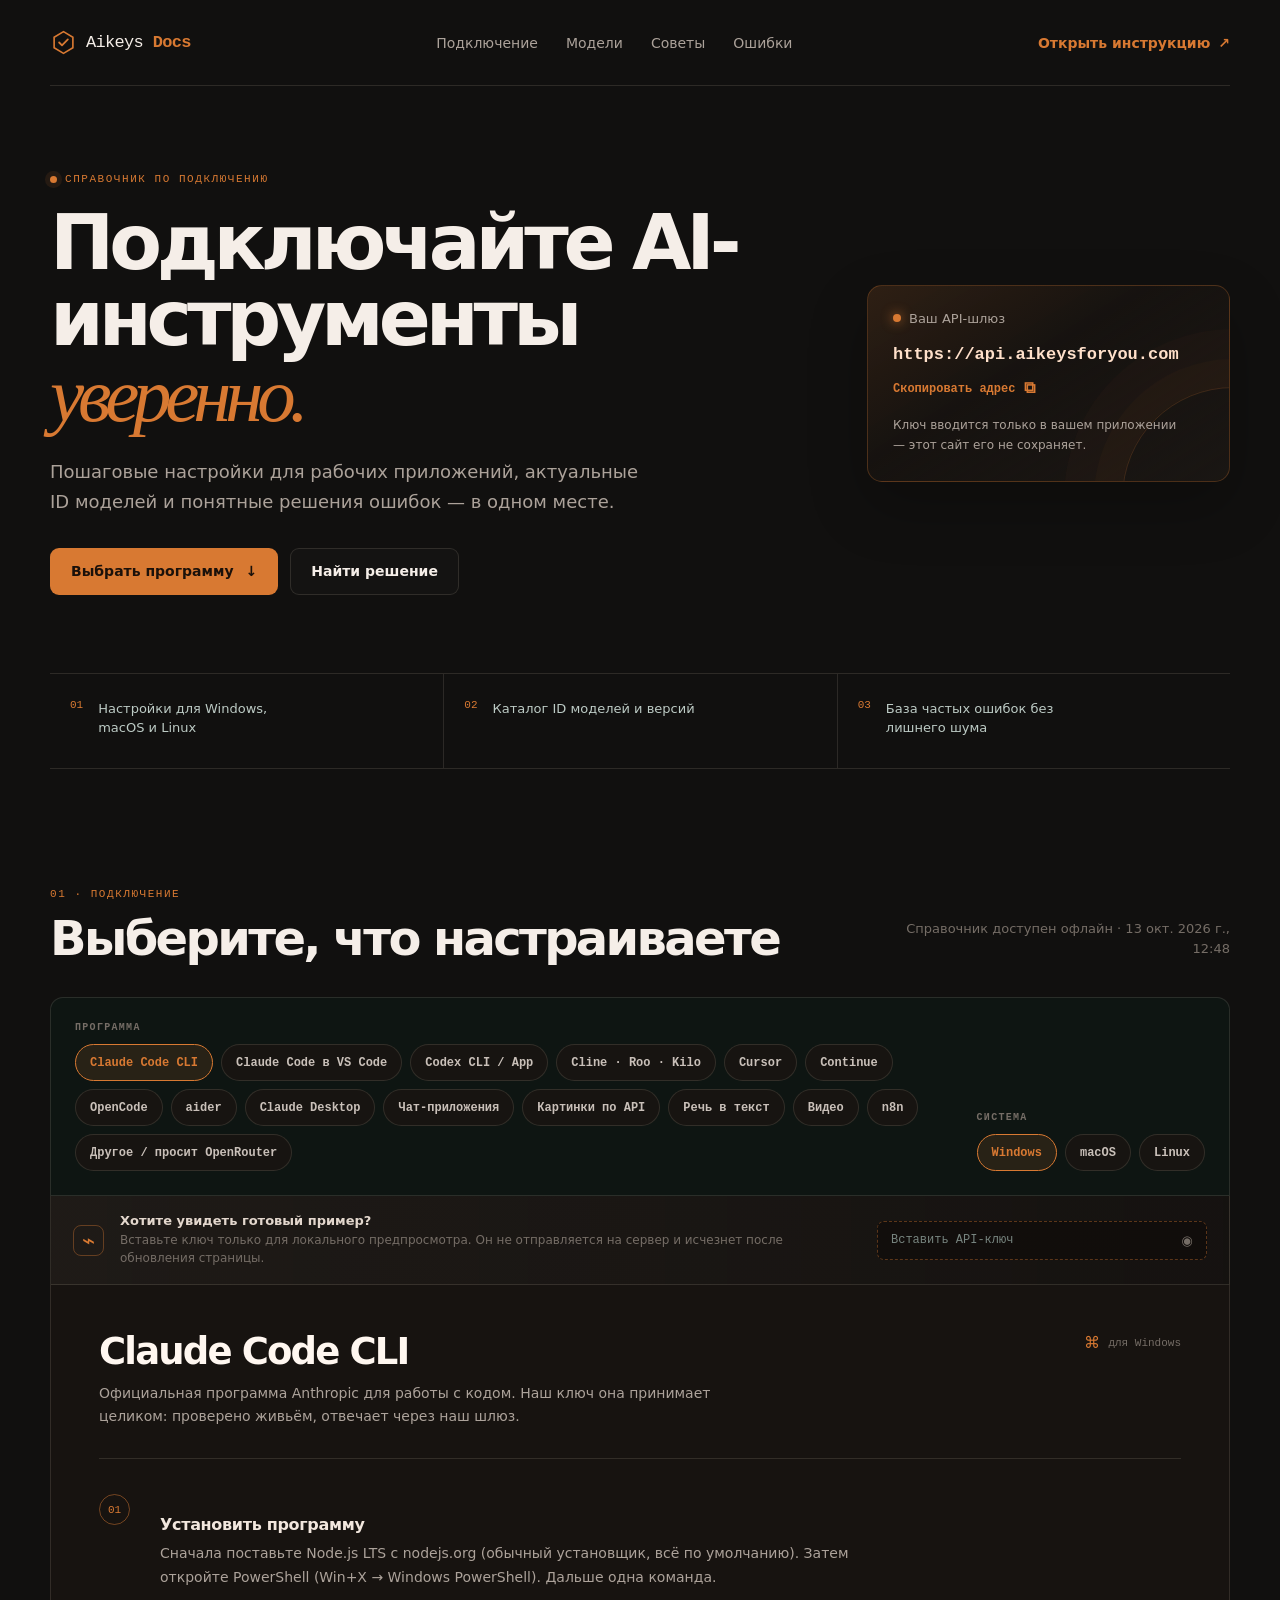
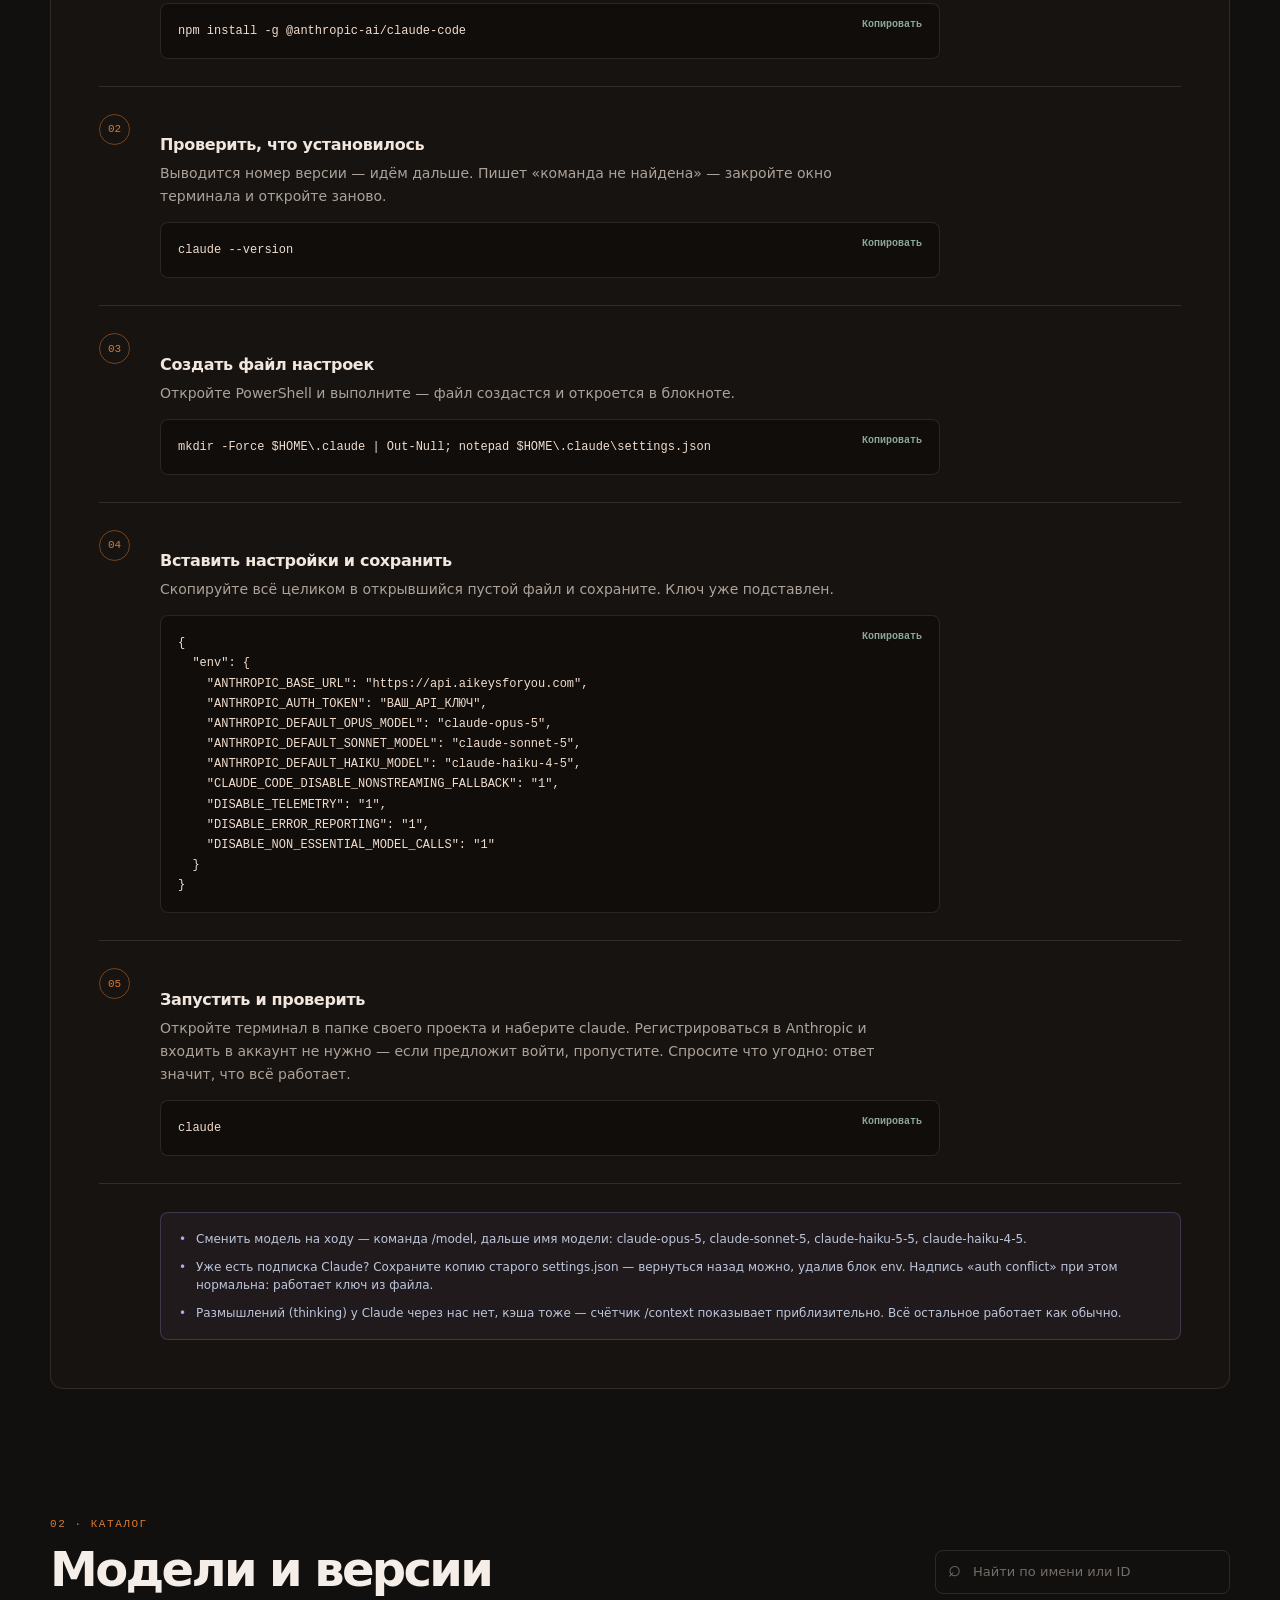
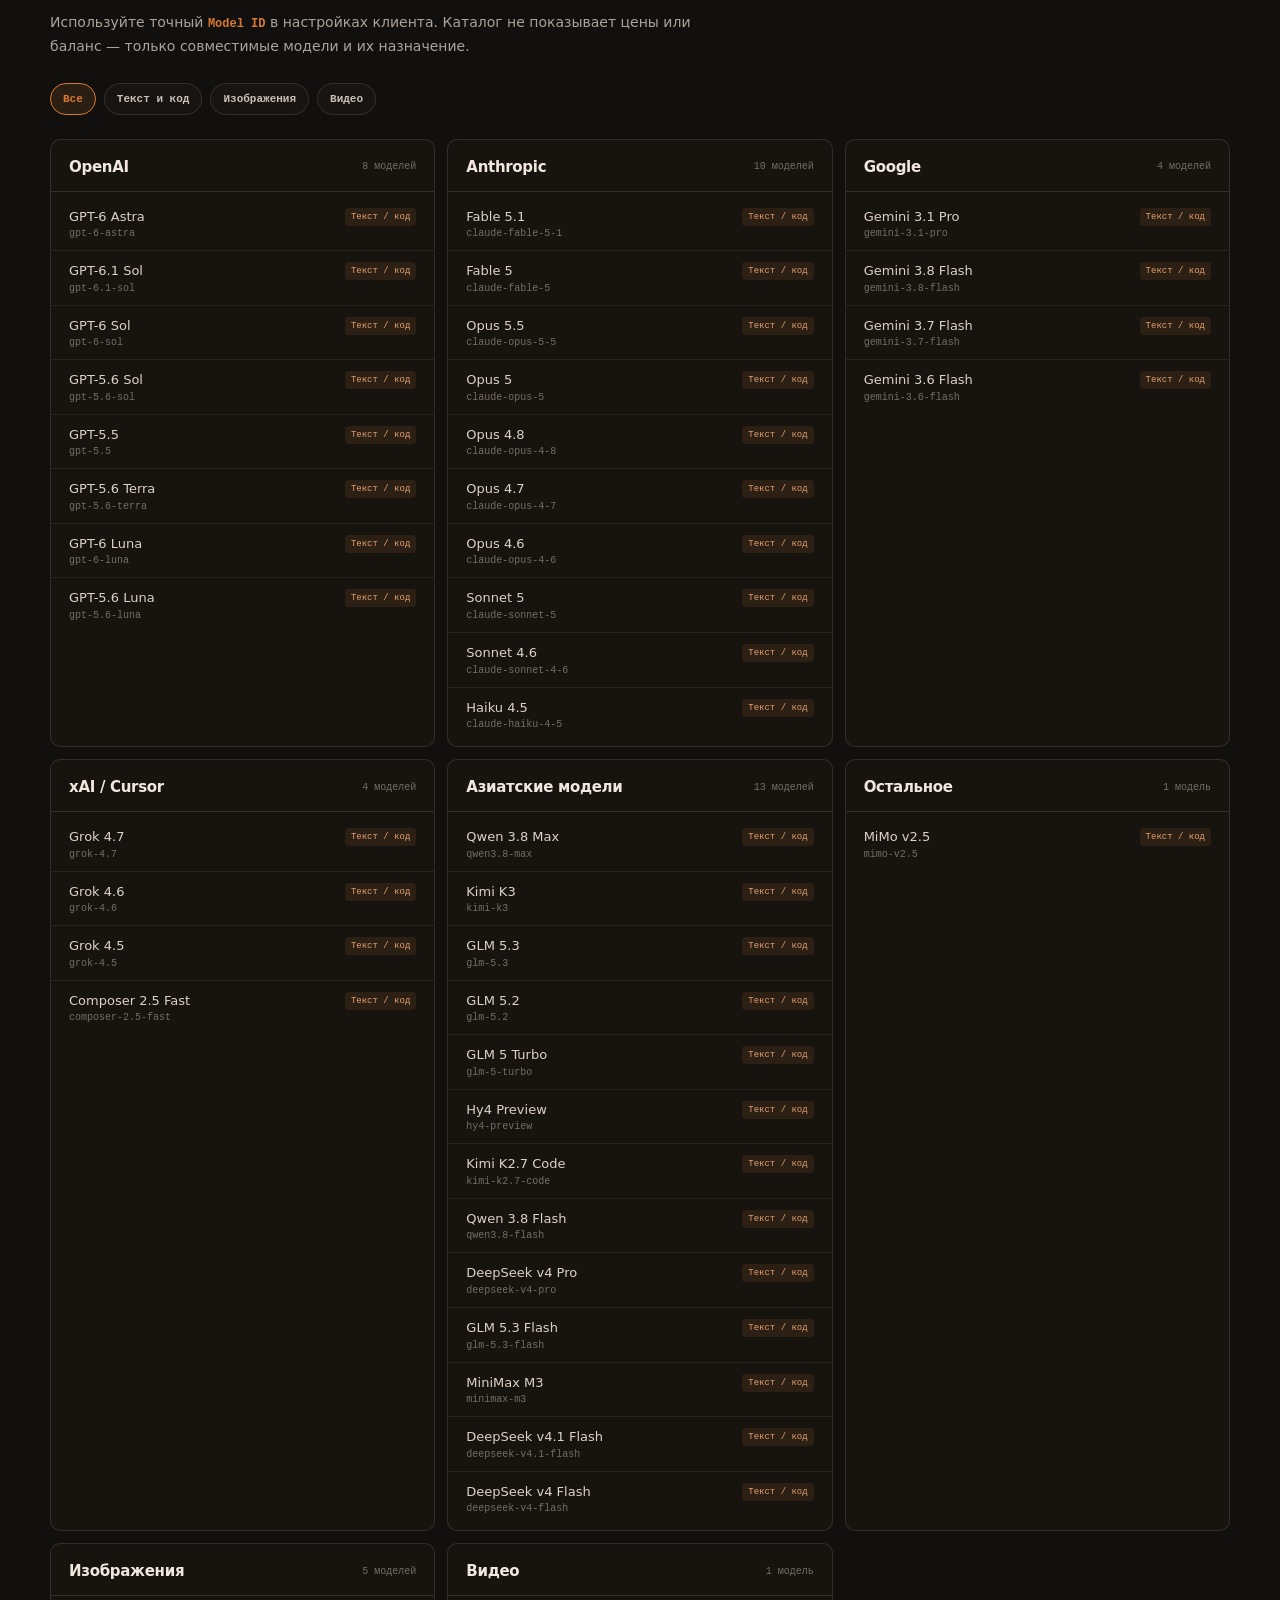
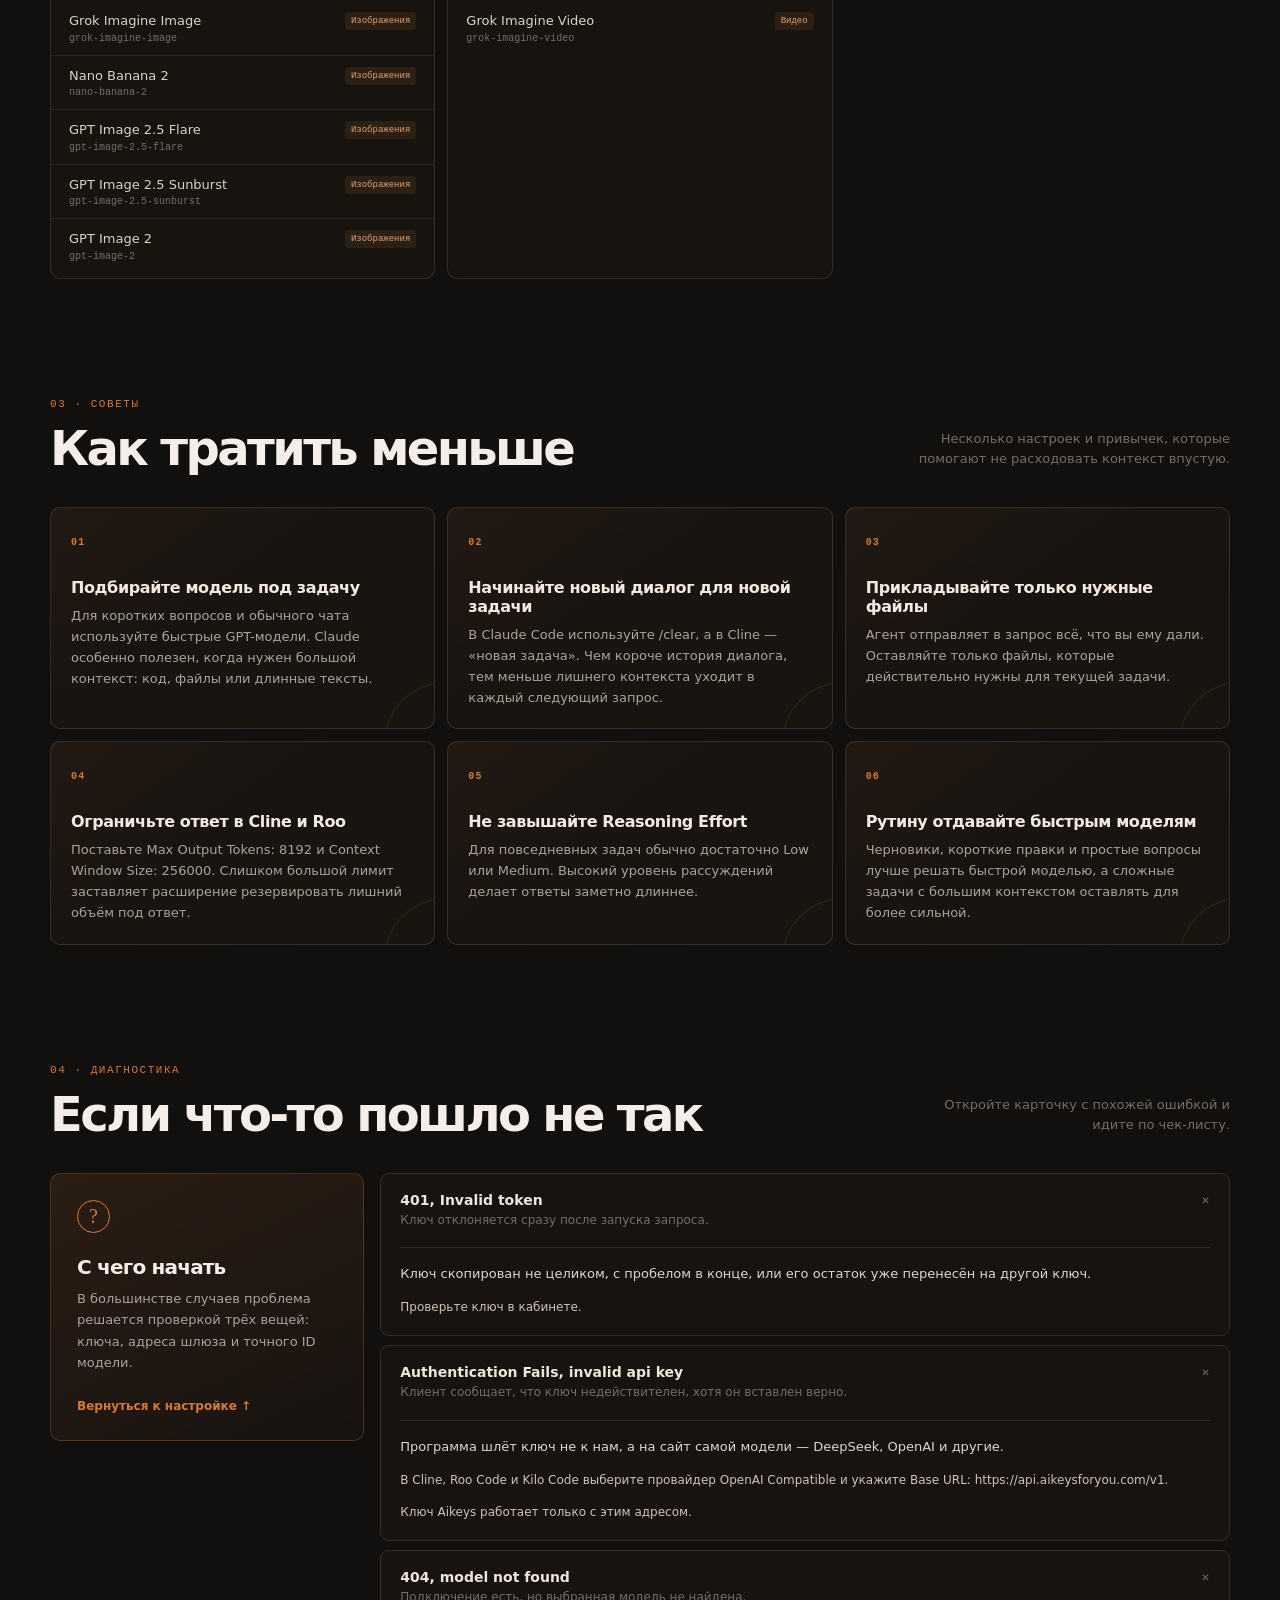
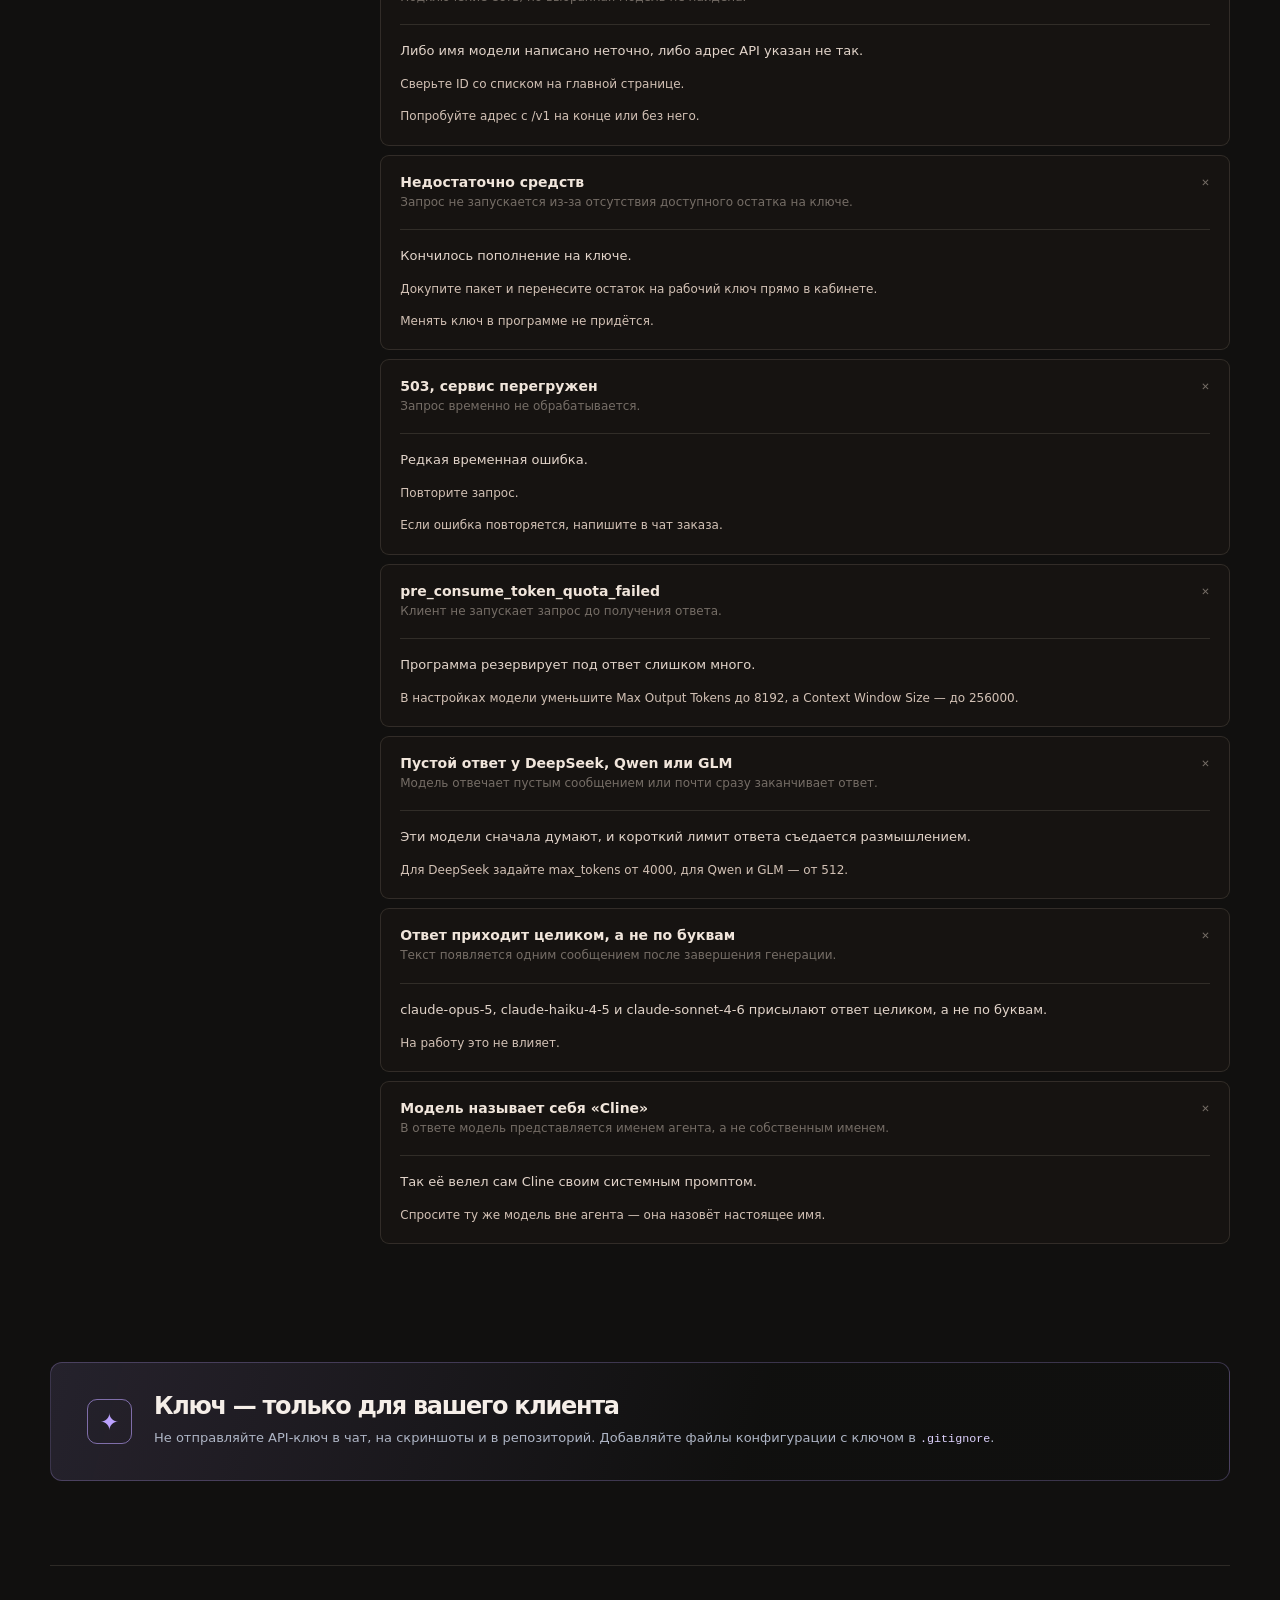
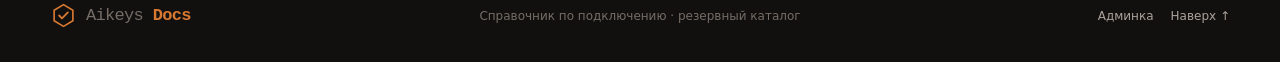
==== commit f6360652: "Add files via upload" ====
--- a/index.html
+++ b/index.html
@@ -158,7 +158,10 @@
         <span>Aikeys <b>Docs</b></span>
       </a>
       <p>Справочник по подключению · <span id="footer-updated">обновляем каталог</span></p>
-      <a href="#top">Наверх ↑</a>
+      <div class="footer-links">
+        <a href="./admin/">Админка</a>
+        <a href="#top">Наверх ↑</a>
+      </div>
     </footer>
 
     <template id="loading-guide">
--- a/styles.css
+++ b/styles.css
@@ -42,8 +42,8 @@
 .brand b { color: var(--accent); font-weight: 700; }
 .brand-mark { width: 27px; height: 27px; color: var(--accent); }
 .main-nav { display: flex; align-items: center; gap: 28px; color: var(--muted); font-size: 14px; }
-.main-nav a, .header-link, .site-footer > a { transition: color .18s ease; }
-.main-nav a:hover, .header-link:hover, .site-footer > a:hover { color: var(--accent); }
+.main-nav a, .header-link, .site-footer a { transition: color .18s ease; }
+.main-nav a:hover, .header-link:hover, .site-footer a:hover { color: var(--accent); }
 .header-link { display: inline-flex; gap: 8px; color: var(--accent); font-size: 14px; font-weight: 750; }
 
 .section-shell { width: var(--shell); margin: 0 auto; }
@@ -115,6 +115,12 @@
 .step-index { display: grid; width: 31px; height: 31px; place-items: center; border: 1px solid rgba(216,121,50,.48); border-radius: 50%; color: var(--accent); font-family: ui-monospace, SFMono-Regular, Menlo, Consolas, monospace; font-size: 11px; }
 .step h4 { margin-bottom: 8px; color: #f2e7de; font-size: 16px; letter-spacing: -.02em; }
 .step p { max-width: 740px; margin-bottom: 14px; color: var(--muted); font-size: 14px; line-height: 1.65; }
+.guide-fields { display: grid; gap: 0; max-width: 780px; margin: 0 0 14px; overflow: hidden; border: 1px solid rgba(231,203,178,.13); border-radius: 8px; background: rgba(16,13,11,.68); }
+.guide-field { display: grid; grid-template-columns: minmax(90px, .26fr) minmax(0, 1fr); gap: 12px; align-items: start; padding: 10px 13px; }
+.guide-field + .guide-field { border-top: 1px solid var(--line); }
+.guide-field dt { color: var(--subtle); font-family: ui-monospace, SFMono-Regular, Menlo, Consolas, monospace; font-size: 10px; font-weight: 700; line-height: 1.5; }
+.guide-field dd { min-width: 0; margin: 0; }
+.guide-field code { color: #f1ddce; font-family: ui-monospace, SFMono-Regular, Menlo, Consolas, monospace; font-size: 11px; line-height: 1.55; overflow-wrap: anywhere; }
 .code-wrap { position: relative; max-width: 780px; overflow: hidden; border: 1px solid rgba(231,203,178,.13); border-radius: 8px; background: #100d0b; }
 .code-wrap pre { max-height: 350px; margin: 0; padding: 17px 54px 17px 17px; overflow: auto; color: #f1ddce; font-family: ui-monospace, SFMono-Regular, Menlo, Consolas, monospace; font-size: 12px; line-height: 1.68; tab-size: 2; white-space: pre-wrap; overflow-wrap: anywhere; }
 .code-wrap code { font-family: inherit; }
@@ -191,7 +197,8 @@
 .safety-callout code { color: #dfd3ff; font-family: ui-monospace, SFMono-Regular, Menlo, Consolas, monospace; font-size: .9em; }
 
 .site-footer { display: grid; grid-template-columns: 1fr auto 1fr; align-items: center; width: var(--shell); min-height: 101px; margin: 0 auto; border-top: 1px solid var(--line); color: var(--subtle); font-size: 12px; }
-.site-footer p { margin: 0; text-align: center; }.site-footer > a:last-child { justify-self: end; color: var(--muted); }
+.site-footer p { margin: 0; text-align: center; }
+.footer-links { display: flex; justify-self: end; gap: 17px; color: var(--muted); }
 
 @media (max-width: 920px) {
   .hero { grid-template-columns: 1fr; min-height: auto; padding: 72px 0 60px; }
@@ -210,6 +217,7 @@
   .section-heading, .section-heading--models { align-items: flex-start; flex-direction: column; gap: 13px; margin-bottom: 25px; }.section-note { text-align: left; }.model-search { width: 100%; }
   .setup-controls { padding: 17px; }.key-notice { grid-template-columns: auto minmax(0, 1fr); padding: 16px; }.key-field { grid-column: 1 / -1; }
   .guide-card { padding: 24px 17px; }.guide-header { grid-template-columns: 1fr; gap: 13px; padding-bottom: 22px; }.step { grid-template-columns: 34px minmax(0, 1fr); gap: 12px; }.guide-after { margin-left: 0; }
+  .guide-field { grid-template-columns: 1fr; gap: 3px; }
   .models-grid, .savings-grid { grid-template-columns: 1fr; }.savings-card { min-height: auto; }.error-summary { padding: 16px; }.error-details__inside { margin: 0 16px 16px; }
   .safety-callout { gap: 16px; margin-bottom: 53px; padding: 23px; }.safety-callout h2 { font-size: 20px; }
   .site-footer { grid-template-columns: 1fr auto; gap: 15px; padding: 22px 0; }.site-footer p { display: none; }
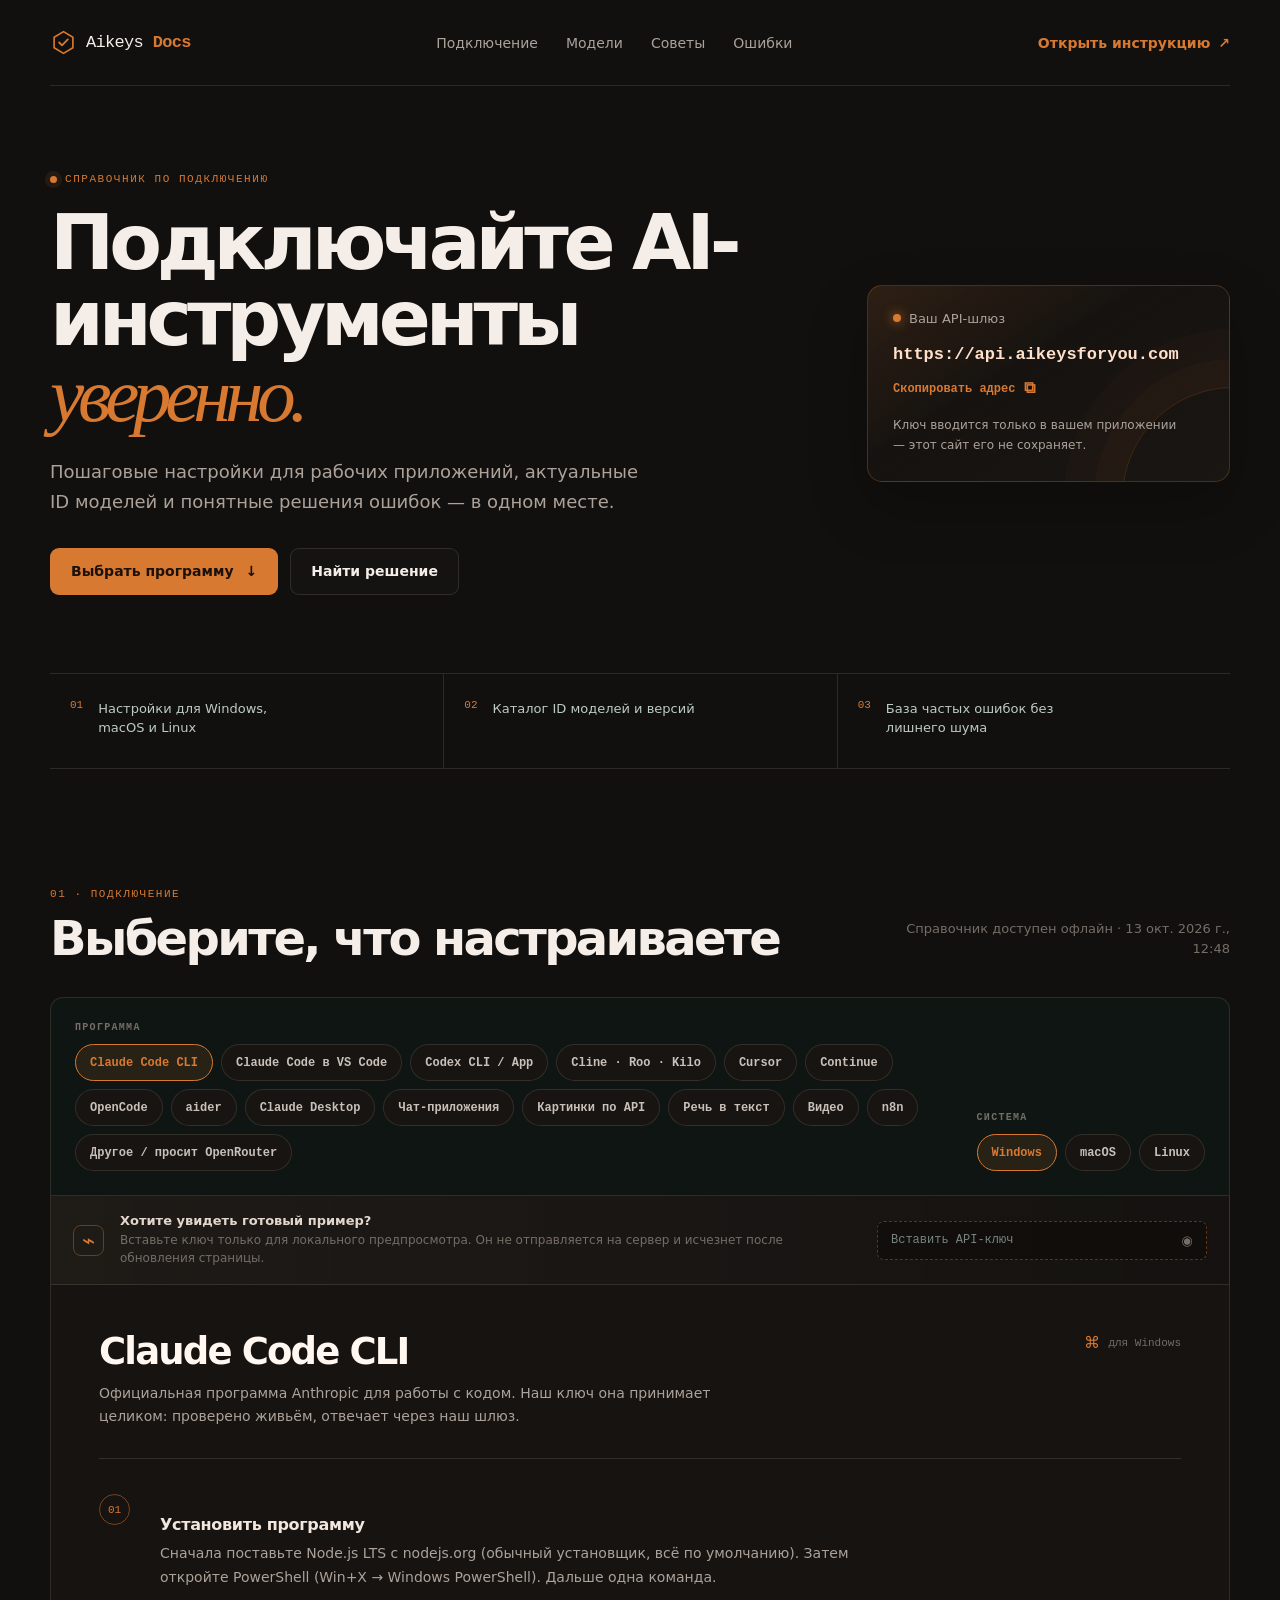
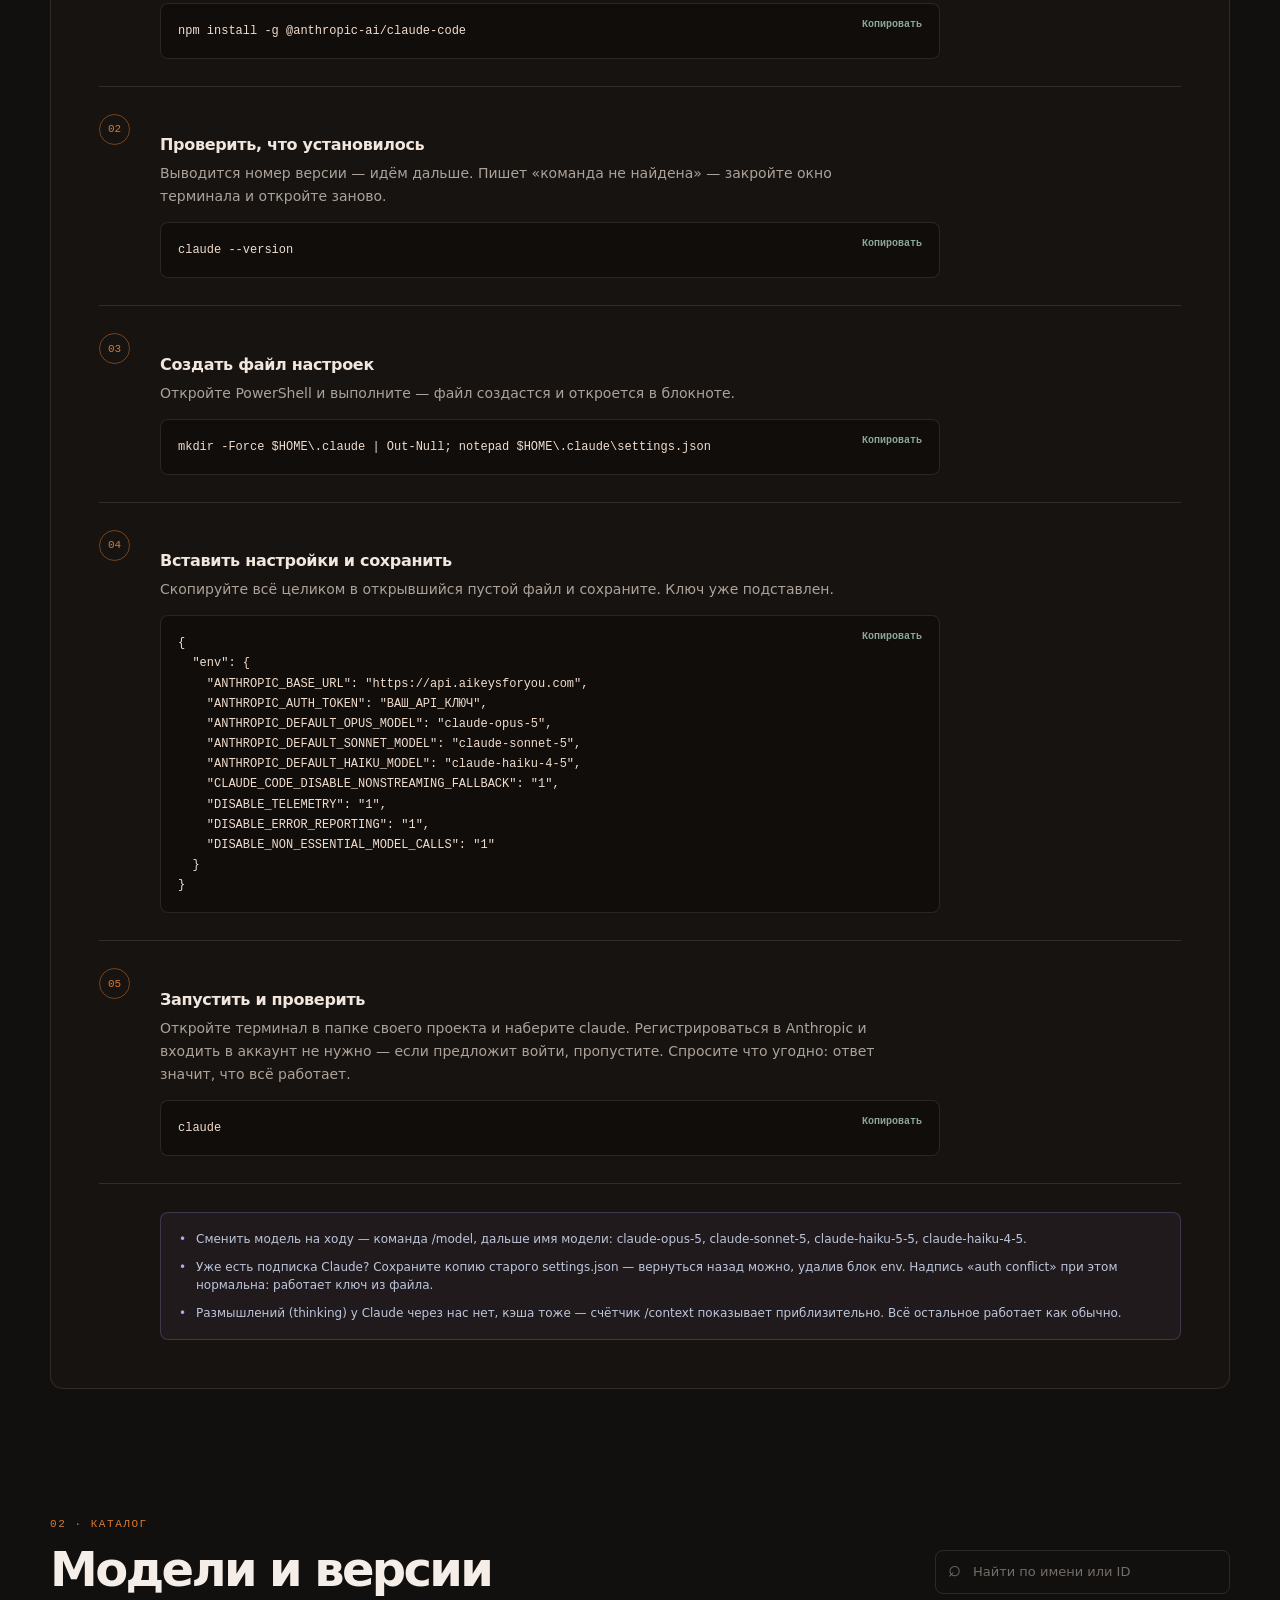
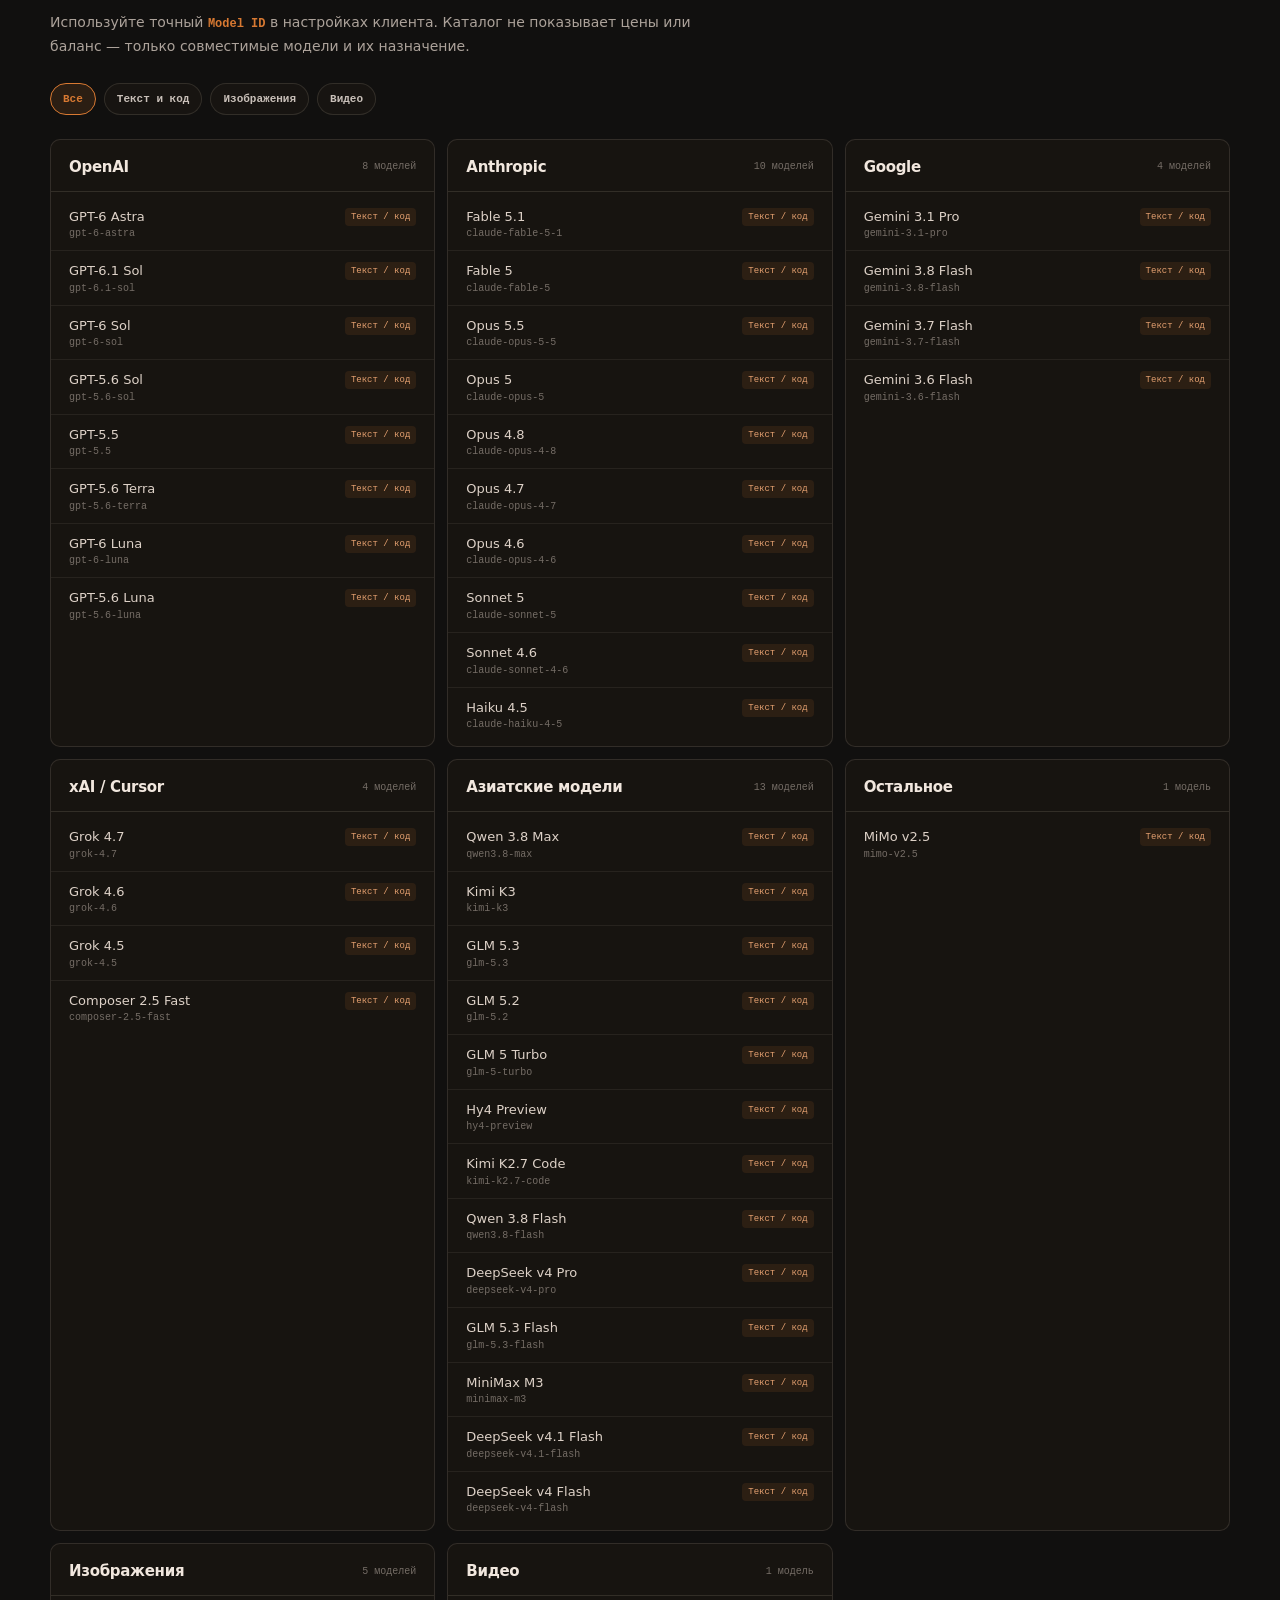
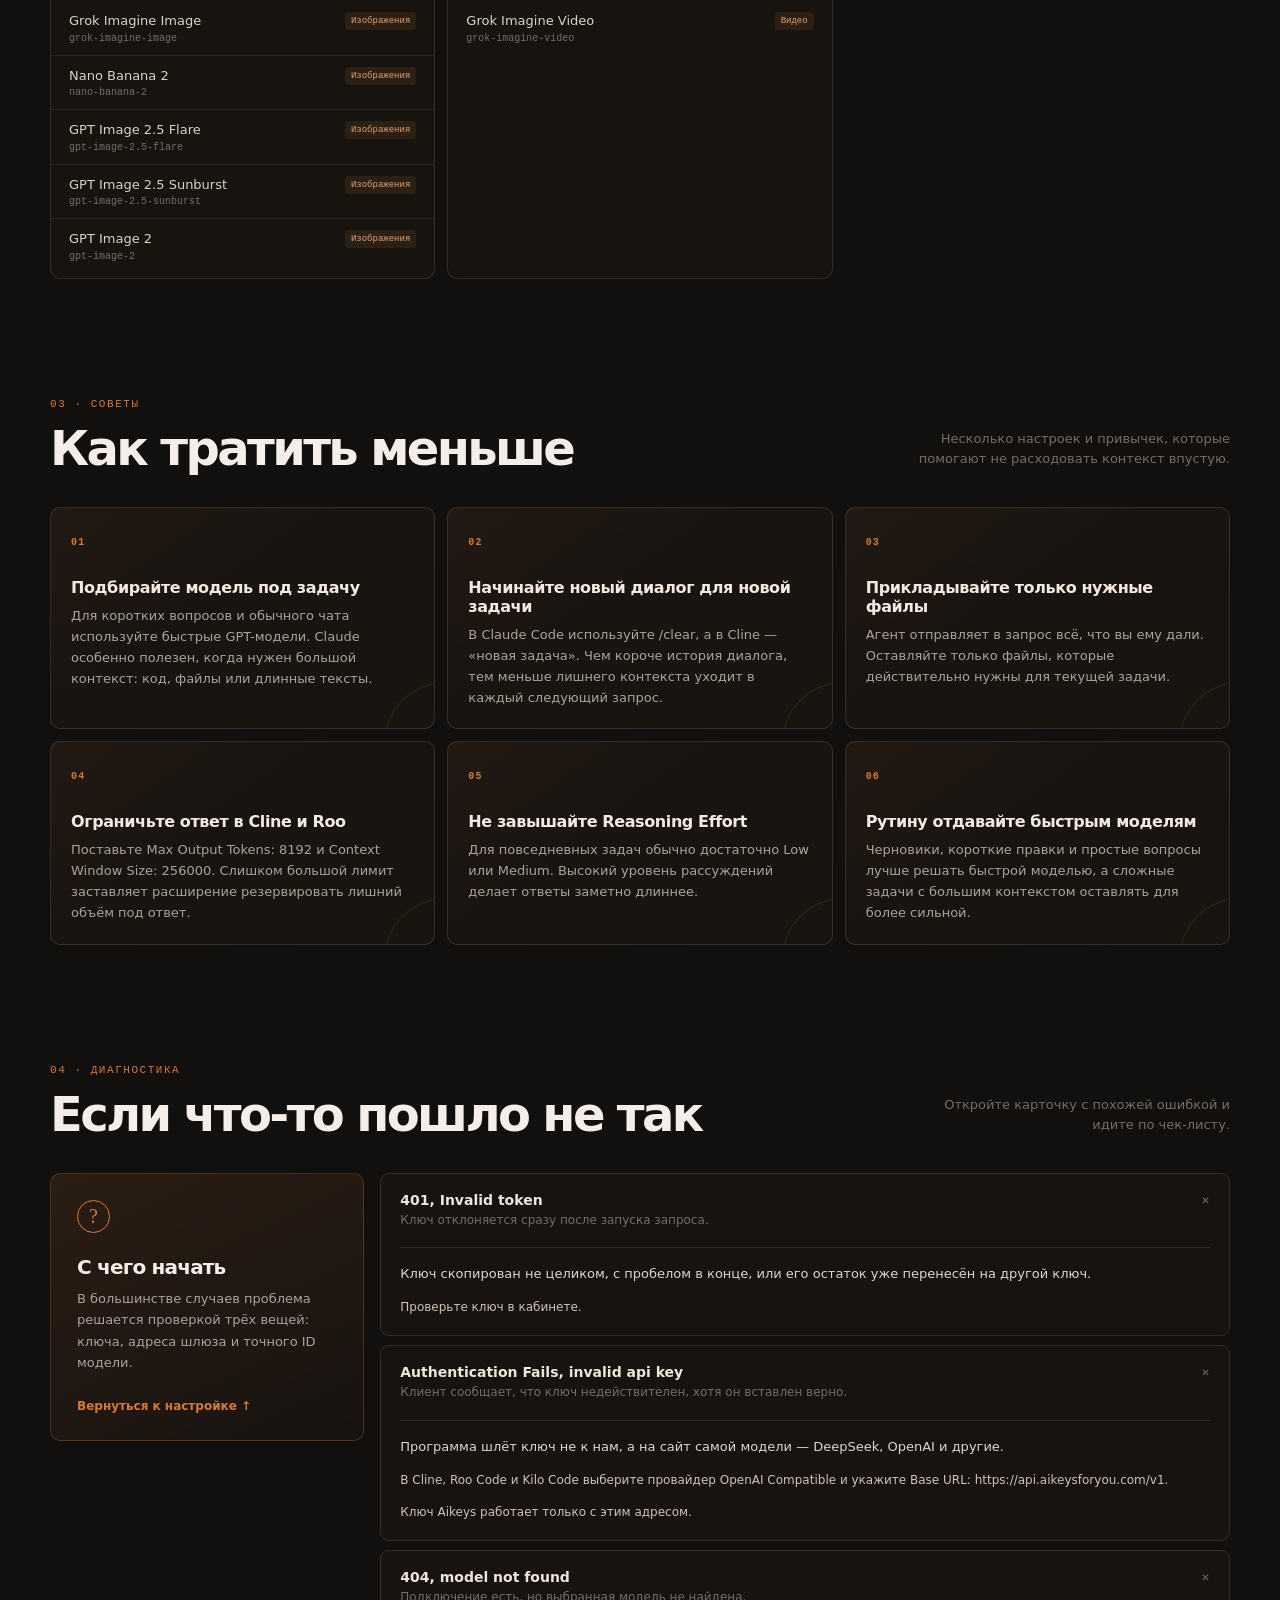
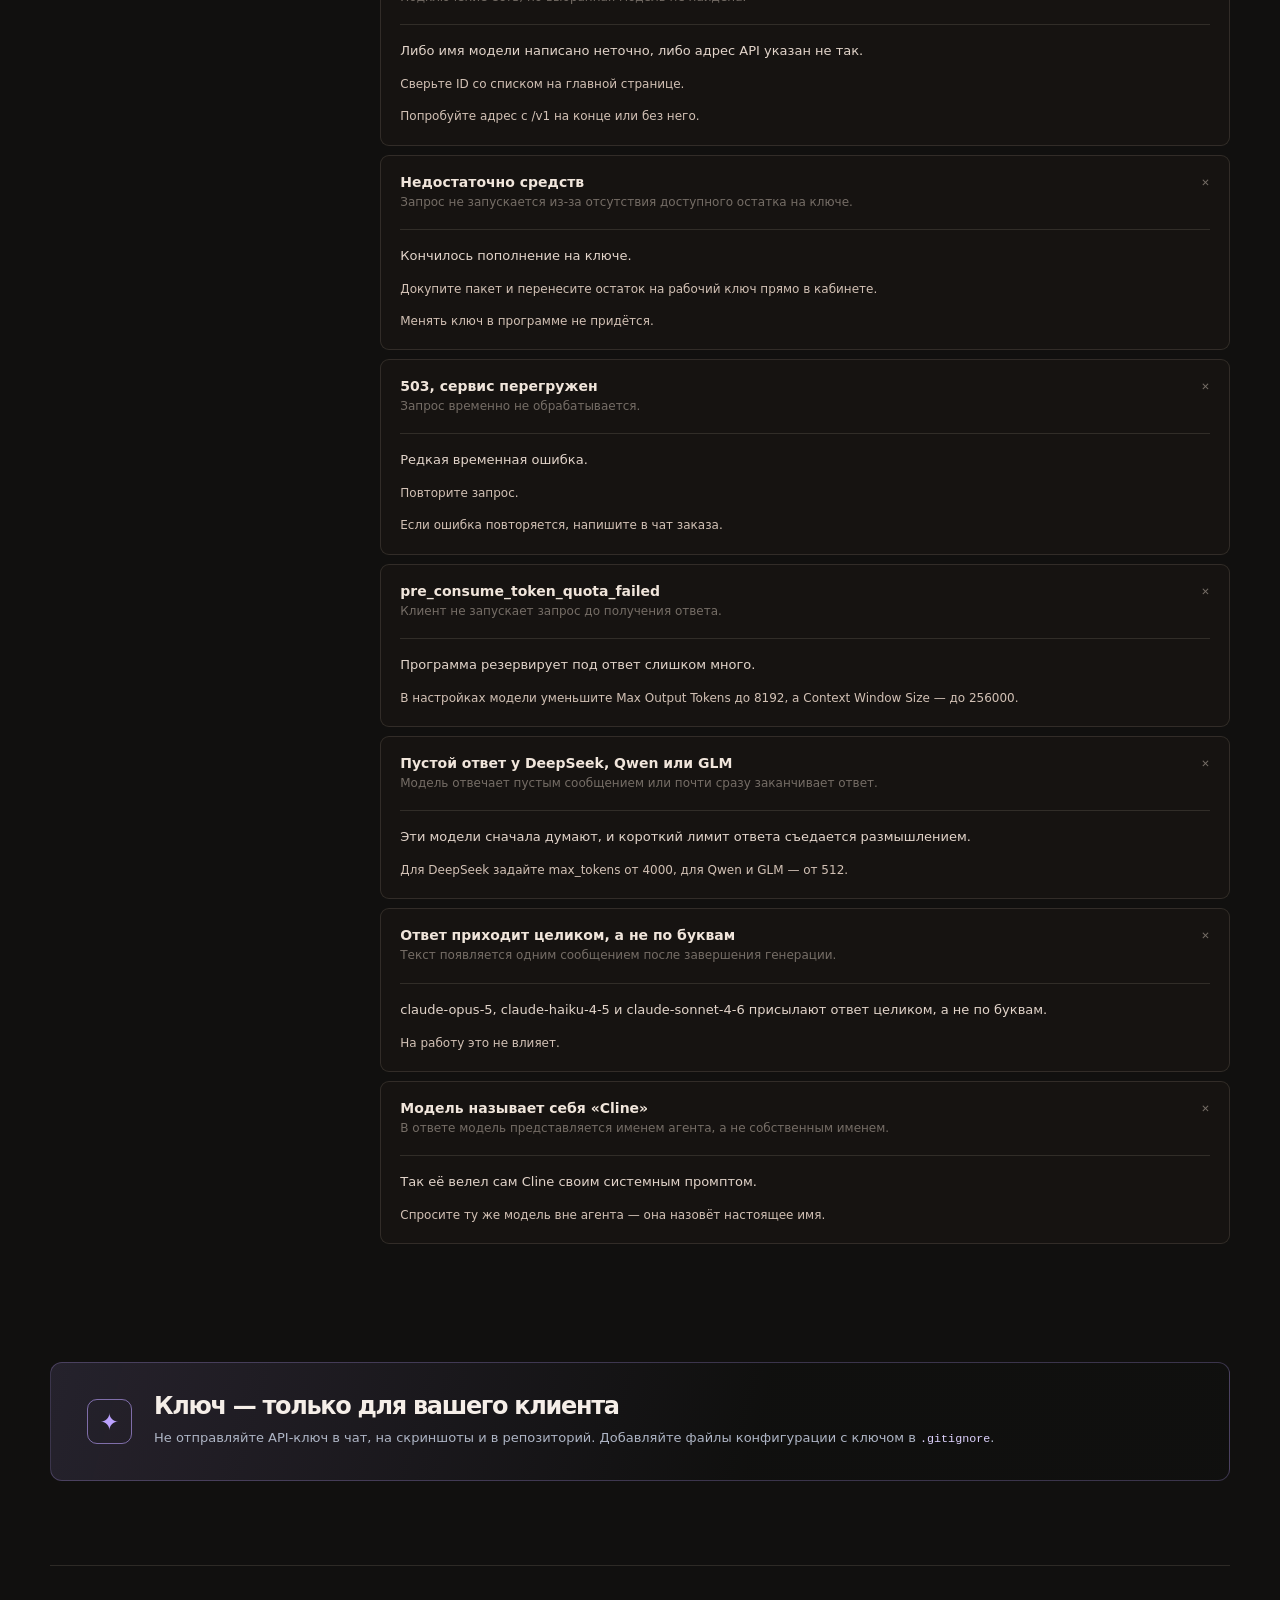
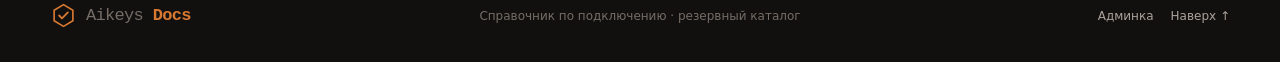
==== commit 1b338ca9: "Add files via upload" ====
--- a/index.html
+++ b/index.html
@@ -18,63 +18,63 @@
           <path d="M18 3.5 30.5 11v14L18 32.5 5.5 25V11L18 3.5Z" fill="none" stroke="currentColor" stroke-width="2.2" />
           <path d="m12.2 18 3.8 3.8 7.8-8" fill="none" stroke="currentColor" stroke-linecap="round" stroke-linejoin="round" stroke-width="2.4" />
         </svg>
-        <span>Aikeys <b>Docs</b></span>
+        <span><span data-ui="brandName">Aikeys</span> <b data-ui="brandSuffix">Docs</b></span>
       </a>
       <nav class="main-nav" aria-label="Основная навигация">
-        <a href="#setup">Подключение</a>
-        <a href="#models">Модели</a>
-        <a href="#savings">Советы</a>
-        <a href="#errors">Ошибки</a>
+        <a href="#setup" data-ui="navSetup">Подключение</a>
+        <a href="#models" data-ui="navModels">Модели</a>
+        <a href="#savings" data-ui="navSavings">Советы</a>
+        <a href="#errors" data-ui="navErrors">Ошибки</a>
       </nav>
-      <a class="header-link" href="#setup">Открыть инструкцию <span aria-hidden="true">↗</span></a>
+      <a class="header-link" href="#setup"><span data-ui="headerGuide">Открыть инструкцию</span> <span aria-hidden="true">↗</span></a>
     </header>
 
     <main id="top">
       <section class="hero section-shell" aria-labelledby="hero-title">
         <div class="hero-copy">
-          <p class="eyebrow"><span class="pulse-dot"></span> Справочник по подключению</p>
-          <h1 id="hero-title">Подключайте AI-инструменты <em>уверенно.</em></h1>
-          <p class="hero-lede">Пошаговые настройки для рабочих приложений, актуальные ID моделей и понятные решения ошибок — в одном месте.</p>
+          <p class="eyebrow"><span class="pulse-dot"></span><span data-ui="heroEyebrow">Справочник по подключению</span></p>
+          <h1 id="hero-title"><span data-ui="heroTitle">Подключайте AI-инструменты</span> <em data-ui="heroAccent">уверенно.</em></h1>
+          <p class="hero-lede" data-ui="heroLead">Пошаговые настройки для рабочих приложений, актуальные ID моделей и понятные решения ошибок — в одном месте.</p>
           <div class="hero-actions">
-            <a class="button button-primary" href="#setup">Выбрать программу <span aria-hidden="true">↓</span></a>
-            <a class="button button-quiet" href="#errors">Найти решение</a>
+            <a class="button button-primary" href="#setup"><span data-ui="heroPrimary">Выбрать программу</span> <span aria-hidden="true">↓</span></a>
+            <a class="button button-quiet" href="#errors" data-ui="heroSecondary">Найти решение</a>
           </div>
         </div>
         <aside class="gateway-card" aria-label="Адрес API-шлюза">
           <div class="gateway-card__header">
             <span class="status-lamp"></span>
-            <span>Ваш API-шлюз</span>
+            <span data-ui="gatewayHeading">Ваш API-шлюз</span>
           </div>
           <code id="gateway-url">https://api.aikeysforyou.com</code>
           <button class="copy-line" type="button" data-copy-target="#gateway-url">
-            <span>Скопировать адрес</span><span class="copy-icon" aria-hidden="true">⧉</span>
+            <span data-ui="gatewayCopy">Скопировать адрес</span><span class="copy-icon" aria-hidden="true">⧉</span>
           </button>
-          <p>Ключ вводится только в вашем приложении — этот сайт его не сохраняет.</p>
+          <p data-ui="gatewayHint">Ключ вводится только в вашем приложении — этот сайт его не сохраняет.</p>
         </aside>
       </section>
 
       <section class="trust-strip" aria-label="Преимущества справочника">
-        <div><span class="trust-index">01</span><p>Настройки для Windows, macOS и Linux</p></div>
-        <div><span class="trust-index">02</span><p>Каталог ID моделей и версий</p></div>
-        <div><span class="trust-index">03</span><p>База частых ошибок без лишнего шума</p></div>
+        <div><span class="trust-index">01</span><p data-ui="trustOne">Настройки для Windows, macOS и Linux</p></div>
+        <div><span class="trust-index">02</span><p data-ui="trustTwo">Каталог ID моделей и версий</p></div>
+        <div><span class="trust-index">03</span><p data-ui="trustThree">База частых ошибок без лишнего шума</p></div>
       </section>
 
       <section class="section-shell setup-section" id="setup" aria-labelledby="setup-title">
         <div class="section-heading">
           <div>
-            <p class="eyebrow">01 · Подключение</p>
-            <h2 id="setup-title">Выберите, что настраиваете</h2>
+            <p class="eyebrow" data-ui="setupEyebrow">01 · Подключение</p>
+            <h2 id="setup-title" data-ui="setupTitle">Выберите, что настраиваете</h2>
           </div>
           <p class="section-note" id="catalog-status" aria-live="polite">Загружаем каталог…</p>
         </div>
 
         <div class="setup-controls">
           <div class="control-group control-group--wide">
-            <span class="control-label">Программа</span>
+            <span class="control-label" data-ui="programLabel">Программа</span>
             <div class="app-tabs" id="app-tabs" role="tablist" aria-label="Выбор программы"></div>
           </div>
           <div class="control-group">
-            <span class="control-label">Система</span>
+            <span class="control-label" data-ui="systemLabel">Система</span>
             <div class="segment-tabs" id="os-tabs" role="tablist" aria-label="Выбор системы"></div>
           </div>
         </div>
@@ -82,12 +82,12 @@
         <div class="key-notice">
           <div class="key-notice__icon" aria-hidden="true">⌁</div>
           <div>
-            <strong>Хотите увидеть готовый пример?</strong>
-            <p>Вставьте ключ только для локального предпросмотра. Он не отправляется на сервер и исчезнет после обновления страницы.</p>
+            <strong data-ui="keyTitle">Хотите увидеть готовый пример?</strong>
+            <p data-ui="keyHint">Вставьте ключ только для локального предпросмотра. Он не отправляется на сервер и исчезнет после обновления страницы.</p>
           </div>
           <label class="key-field">
             <span class="sr-only">API-ключ для локального предпросмотра</span>
-            <input id="api-key" type="password" autocomplete="off" placeholder="Вставить API-ключ" />
+            <input id="api-key" type="password" autocomplete="off" placeholder="Вставить API-ключ" data-ui-placeholder="keyPlaceholder" />
             <button type="button" class="eye-button" id="toggle-key" aria-label="Показать ключ">◉</button>
           </label>
         </div>
@@ -98,26 +98,26 @@
       <section class="section-shell models-section" id="models" aria-labelledby="models-title">
         <div class="section-heading section-heading--models">
           <div>
-            <p class="eyebrow">02 · Каталог</p>
-            <h2 id="models-title">Модели и версии</h2>
+            <p class="eyebrow" data-ui="modelsEyebrow">02 · Каталог</p>
+            <h2 id="models-title" data-ui="modelsTitle">Модели и версии</h2>
           </div>
           <label class="model-search">
             <span class="search-symbol" aria-hidden="true">⌕</span>
             <span class="sr-only">Поиск модели</span>
-            <input id="model-search" type="search" placeholder="Найти по имени или ID" />
+            <input id="model-search" type="search" placeholder="Найти по имени или ID" data-ui-placeholder="modelsSearch" />
           </label>
         </div>
-        <p class="models-intro">Используйте точный <b>Model ID</b> в настройках клиента. Каталог не показывает цены или баланс — только совместимые модели и их назначение.</p>
+        <p class="models-intro"><span data-ui="modelsIntroBefore">Используйте точный</span> <b>Model ID</b> <span data-ui="modelsIntroAfter">в настройках клиента. Каталог не показывает цены или баланс — только совместимые модели и их назначение.</span></p>
         <div class="models-filter" id="models-filter" aria-label="Фильтр по типу моделей"></div>
         <div class="models-grid" id="models-grid"></div>
-        <p class="empty-state" id="models-empty" hidden>По этому запросу моделей не нашлось. Попробуйте другое имя или ID.</p>
+        <p class="empty-state" id="models-empty" hidden data-ui="emptyModels">По этому запросу моделей не нашлось. Попробуйте другое имя или ID.</p>
       </section>
 
       <section class="section-shell savings-section" id="savings" aria-labelledby="savings-title">
         <div class="section-heading">
           <div>
-            <p class="eyebrow">03 · Советы</p>
-            <h2 id="savings-title">Как тратить меньше</h2>
+            <p class="eyebrow" data-ui="savingsEyebrow">03 · Советы</p>
+            <h2 id="savings-title" data-ui="savingsTitle">Как тратить меньше</h2>
           </div>
           <p class="section-note" id="savings-intro">Несколько простых настроек помогают не расходовать контекст впустую.</p>
         </div>
@@ -127,17 +127,17 @@
       <section class="section-shell errors-section" id="errors" aria-labelledby="errors-title">
         <div class="section-heading">
           <div>
-            <p class="eyebrow">04 · Диагностика</p>
-            <h2 id="errors-title">Если что-то пошло не так</h2>
+            <p class="eyebrow" data-ui="errorsEyebrow">04 · Диагностика</p>
+            <h2 id="errors-title" data-ui="errorsTitle">Если что-то пошло не так</h2>
           </div>
-          <p class="section-note">Откройте карточку с похожей ошибкой и идите по чек-листу.</p>
+          <p class="section-note" data-ui="errorsHint">Откройте карточку с похожей ошибкой и идите по чек-листу.</p>
         </div>
         <div class="errors-layout">
           <div class="error-helper">
             <span class="helper-symbol" aria-hidden="true">?</span>
-            <h3>С чего начать</h3>
-            <p>В большинстве случаев проблема решается проверкой трёх вещей: ключа, адреса шлюза и точного ID модели.</p>
-            <a href="#setup">Вернуться к настройке <span aria-hidden="true">↑</span></a>
+            <h3 data-ui="helperTitle">С чего начать</h3>
+            <p data-ui="helperText">В большинстве случаев проблема решается проверкой трёх вещей: ключа, адреса шлюза и точного ID модели.</p>
+            <a href="#setup"><span data-ui="helperLink">Вернуться к настройке</span> <span aria-hidden="true">↑</span></a>
           </div>
           <div class="error-list" id="error-list"></div>
         </div>
@@ -146,8 +146,8 @@
       <section class="section-shell safety-callout" aria-label="Важно о безопасности ключа">
         <span class="safety-icon" aria-hidden="true">✦</span>
         <div>
-          <h2>Ключ — только для вашего клиента</h2>
-          <p>Не отправляйте API-ключ в чат, на скриншоты и в репозиторий. Добавляйте файлы конфигурации с ключом в <code>.gitignore</code>.</p>
+          <h2 data-ui="safetyTitle">Ключ — только для вашего клиента</h2>
+          <p><span data-ui="safetyBeforeCode">Не отправляйте API-ключ в чат, на скриншоты и в репозиторий. Добавляйте файлы конфигурации с ключом в</span> <code>.gitignore</code><span data-ui="safetyAfterCode">.</span></p>
         </div>
       </section>
     </main>
@@ -155,20 +155,20 @@
     <footer class="site-footer">
       <a class="brand" href="#top" aria-label="Aikeys Docs — наверх">
         <svg class="brand-mark" viewBox="0 0 36 36" aria-hidden="true"><path d="M18 3.5 30.5 11v14L18 32.5 5.5 25V11L18 3.5Z" fill="none" stroke="currentColor" stroke-width="2.2" /><path d="m12.2 18 3.8 3.8 7.8-8" fill="none" stroke="currentColor" stroke-linecap="round" stroke-linejoin="round" stroke-width="2.4" /></svg>
-        <span>Aikeys <b>Docs</b></span>
+        <span><span data-ui="brandName">Aikeys</span> <b data-ui="brandSuffix">Docs</b></span>
       </a>
-      <p>Справочник по подключению · <span id="footer-updated">обновляем каталог</span></p>
+      <p><span data-ui="footerLead">Справочник по подключению ·</span> <span id="footer-updated">обновляем каталог</span></p>
       <div class="footer-links">
-        <a href="./admin/">Админка</a>
-        <a href="#top">Наверх ↑</a>
+        <a href="./admin/" data-ui="footerAdmin">Админка</a>
+        <a href="#top" data-ui="footerTop">Наверх ↑</a>
       </div>
     </footer>
 
     <template id="loading-guide">
       <div class="guide-loading"><span></span><span></span><span></span></div>
     </template>
-    <script src="./site-config.js"></script>
-    <script src="./catalog-seed.js"></script>
-    <script src="./app.js" defer></script>
+    <script src="./site-config.js?v=20261018-editor"></script>
+    <script src="./catalog-seed.js?v=20261018-editor"></script>
+    <script src="./app.js?v=20261018-editor" defer></script>
   </body>
 </html>
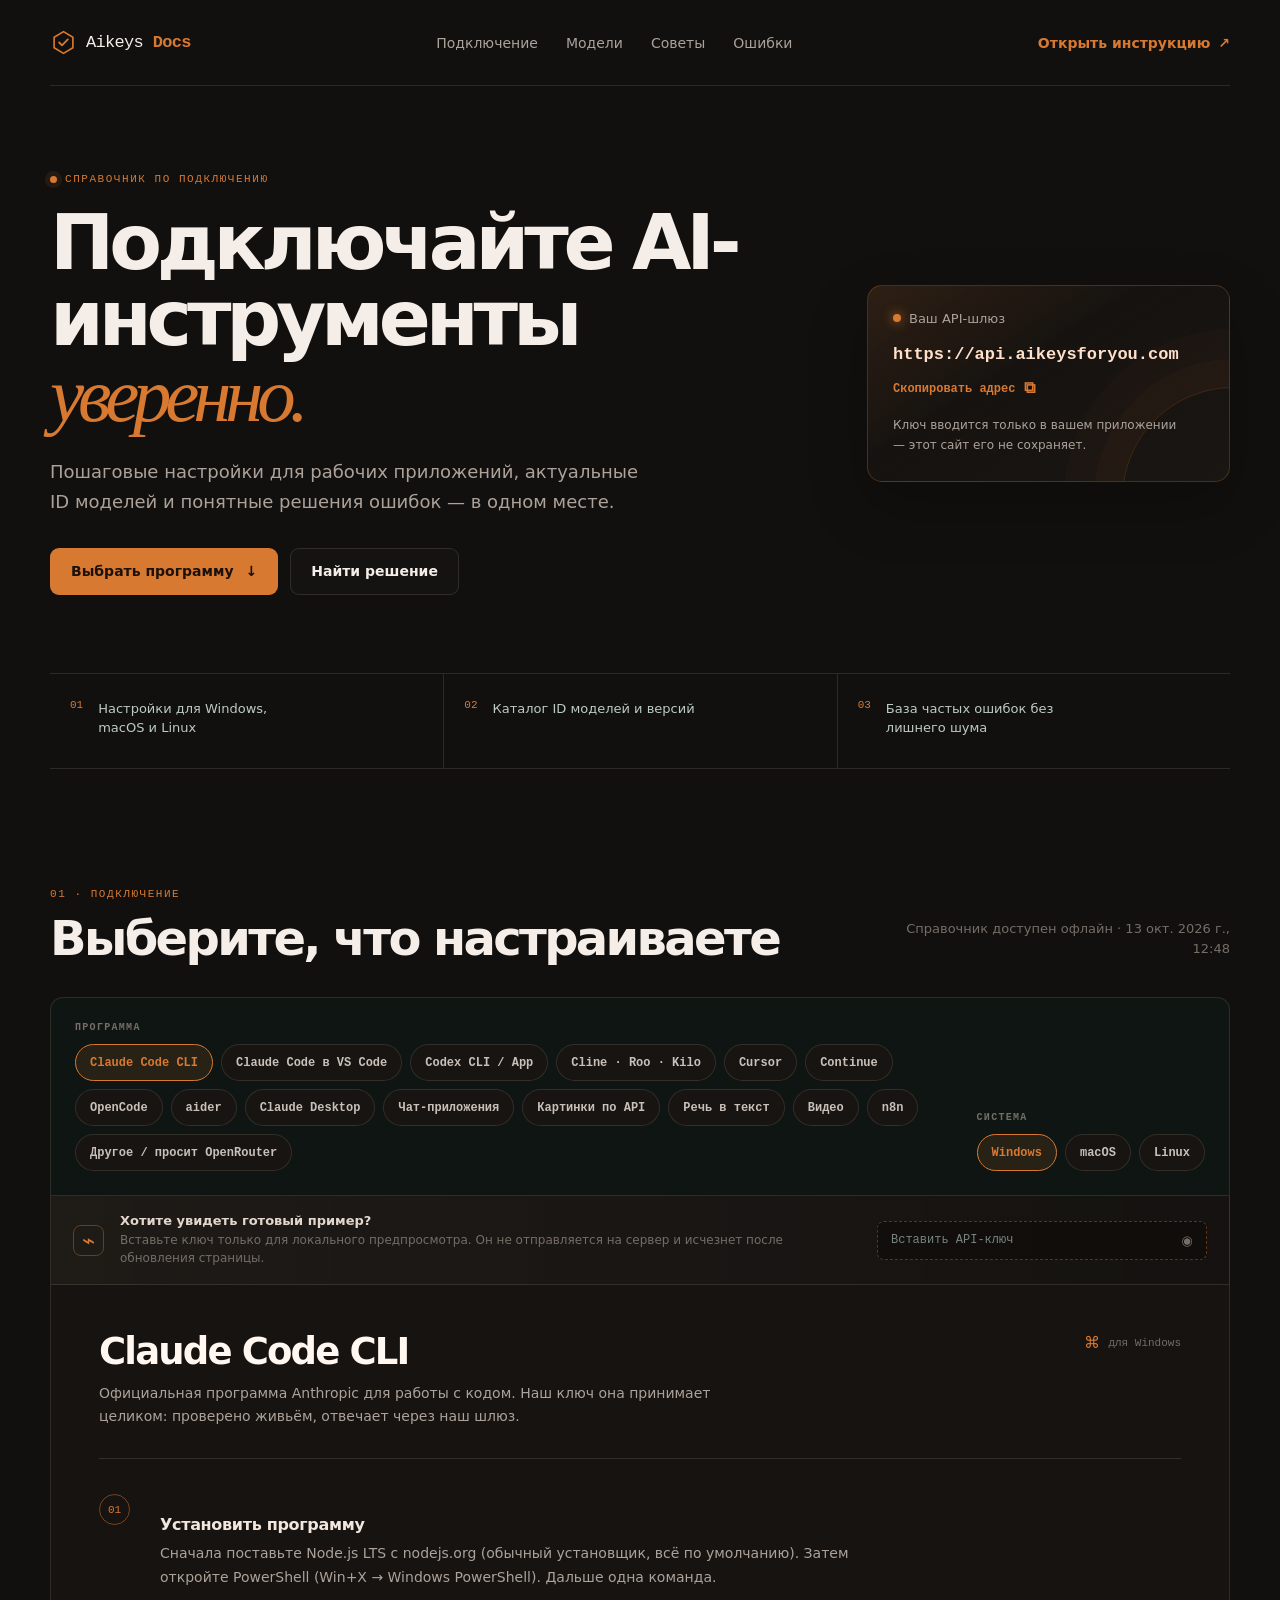
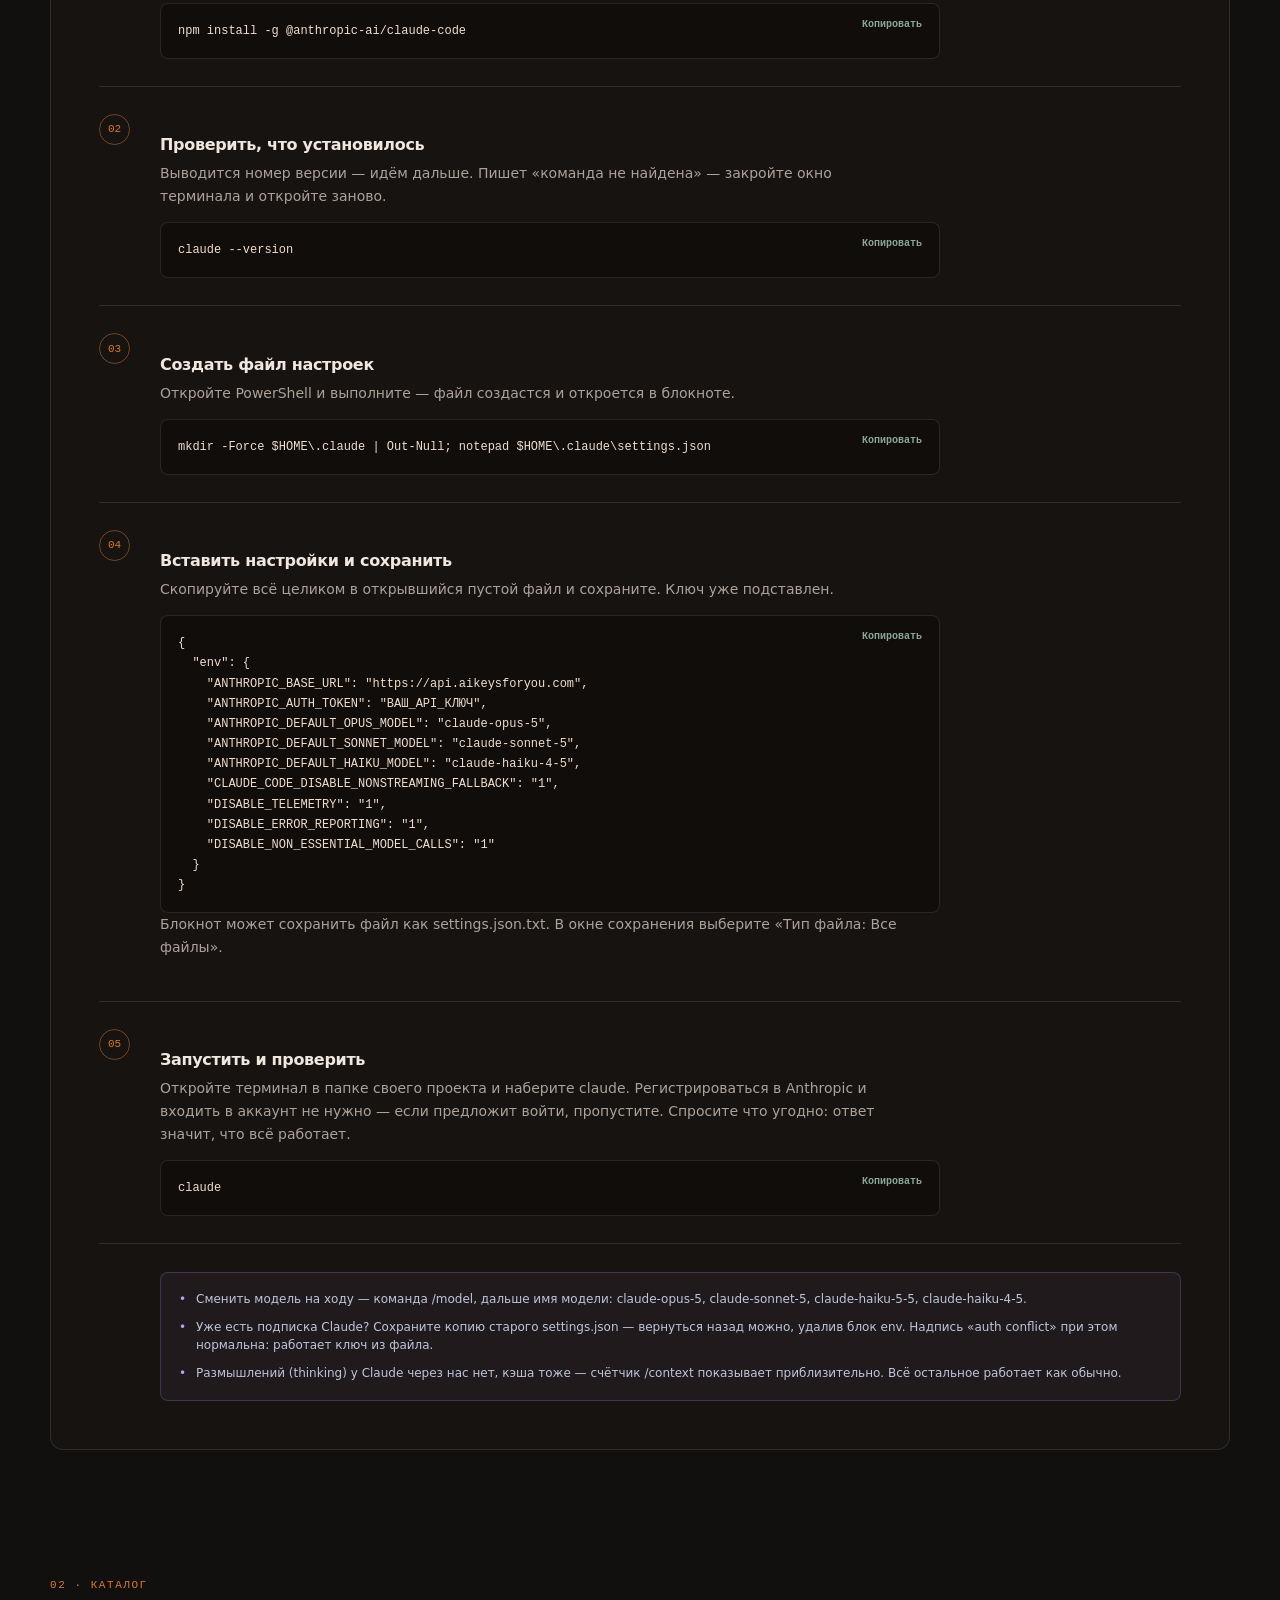
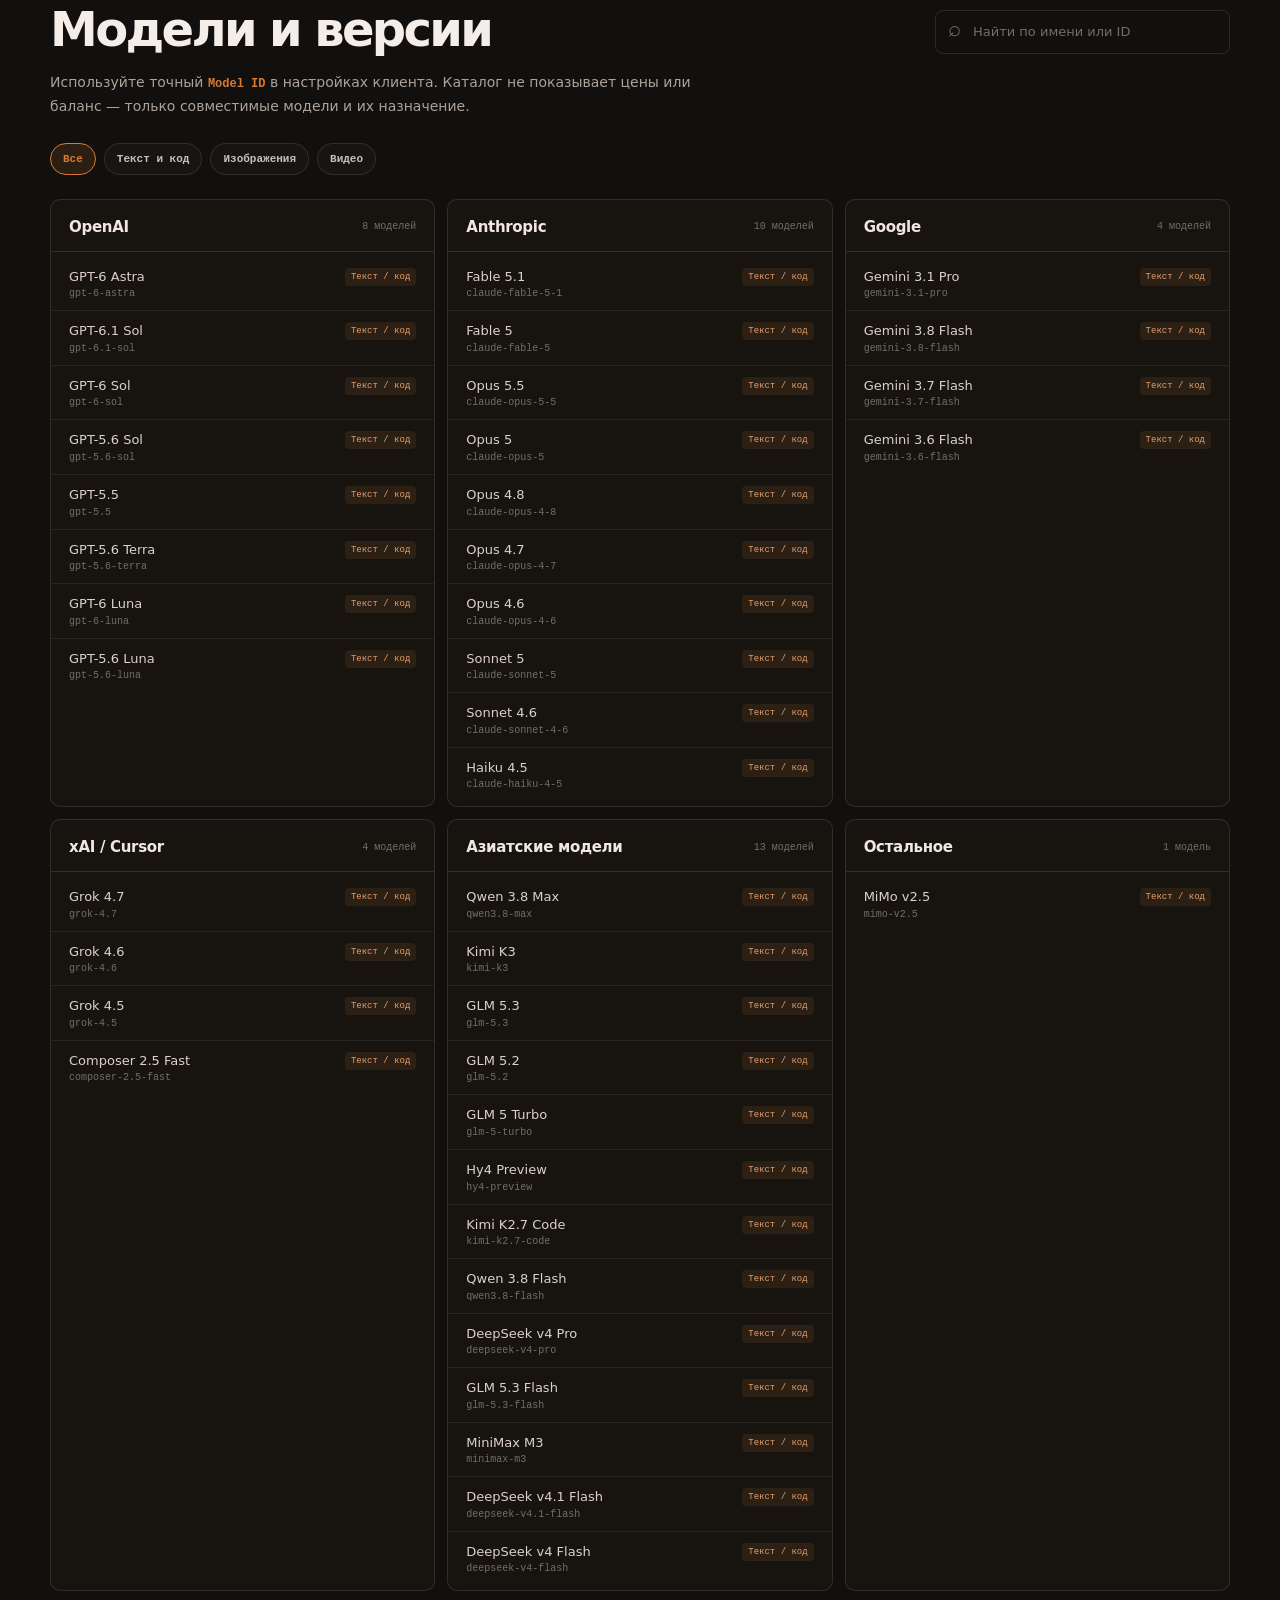
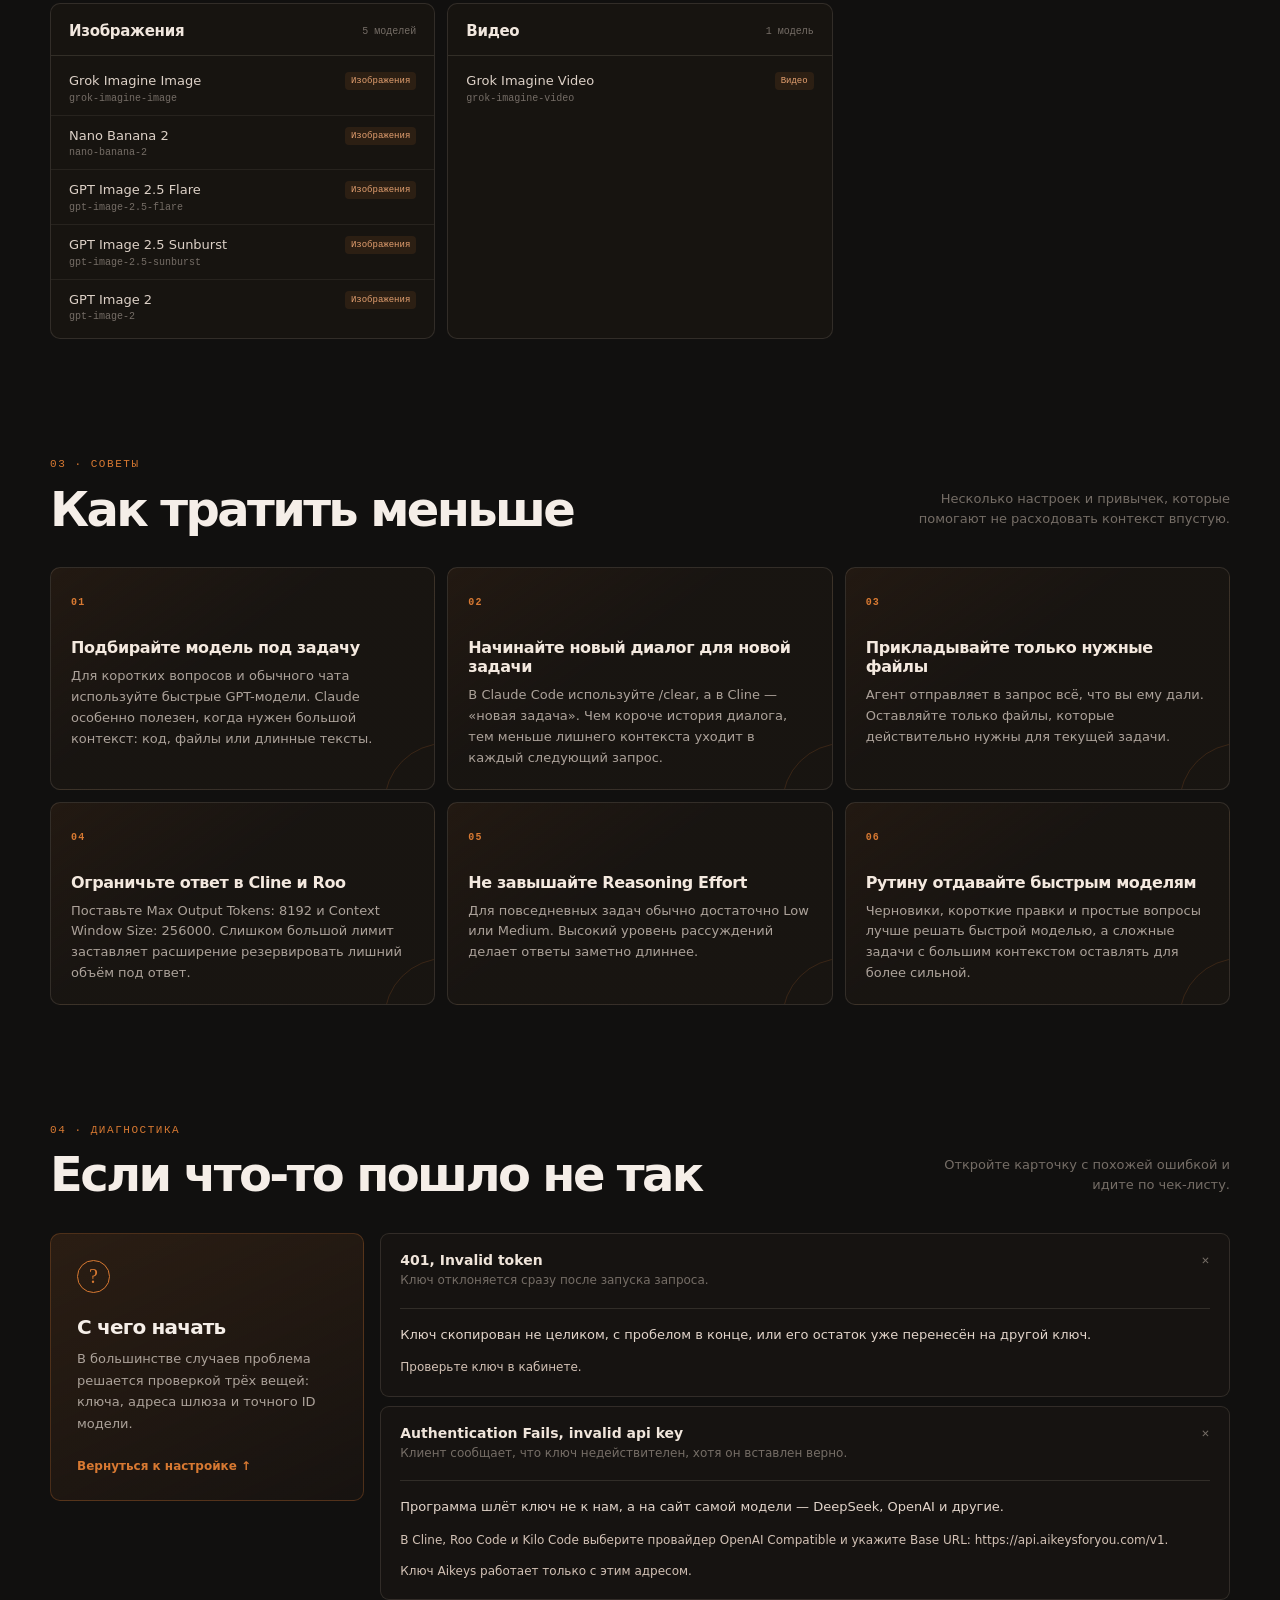
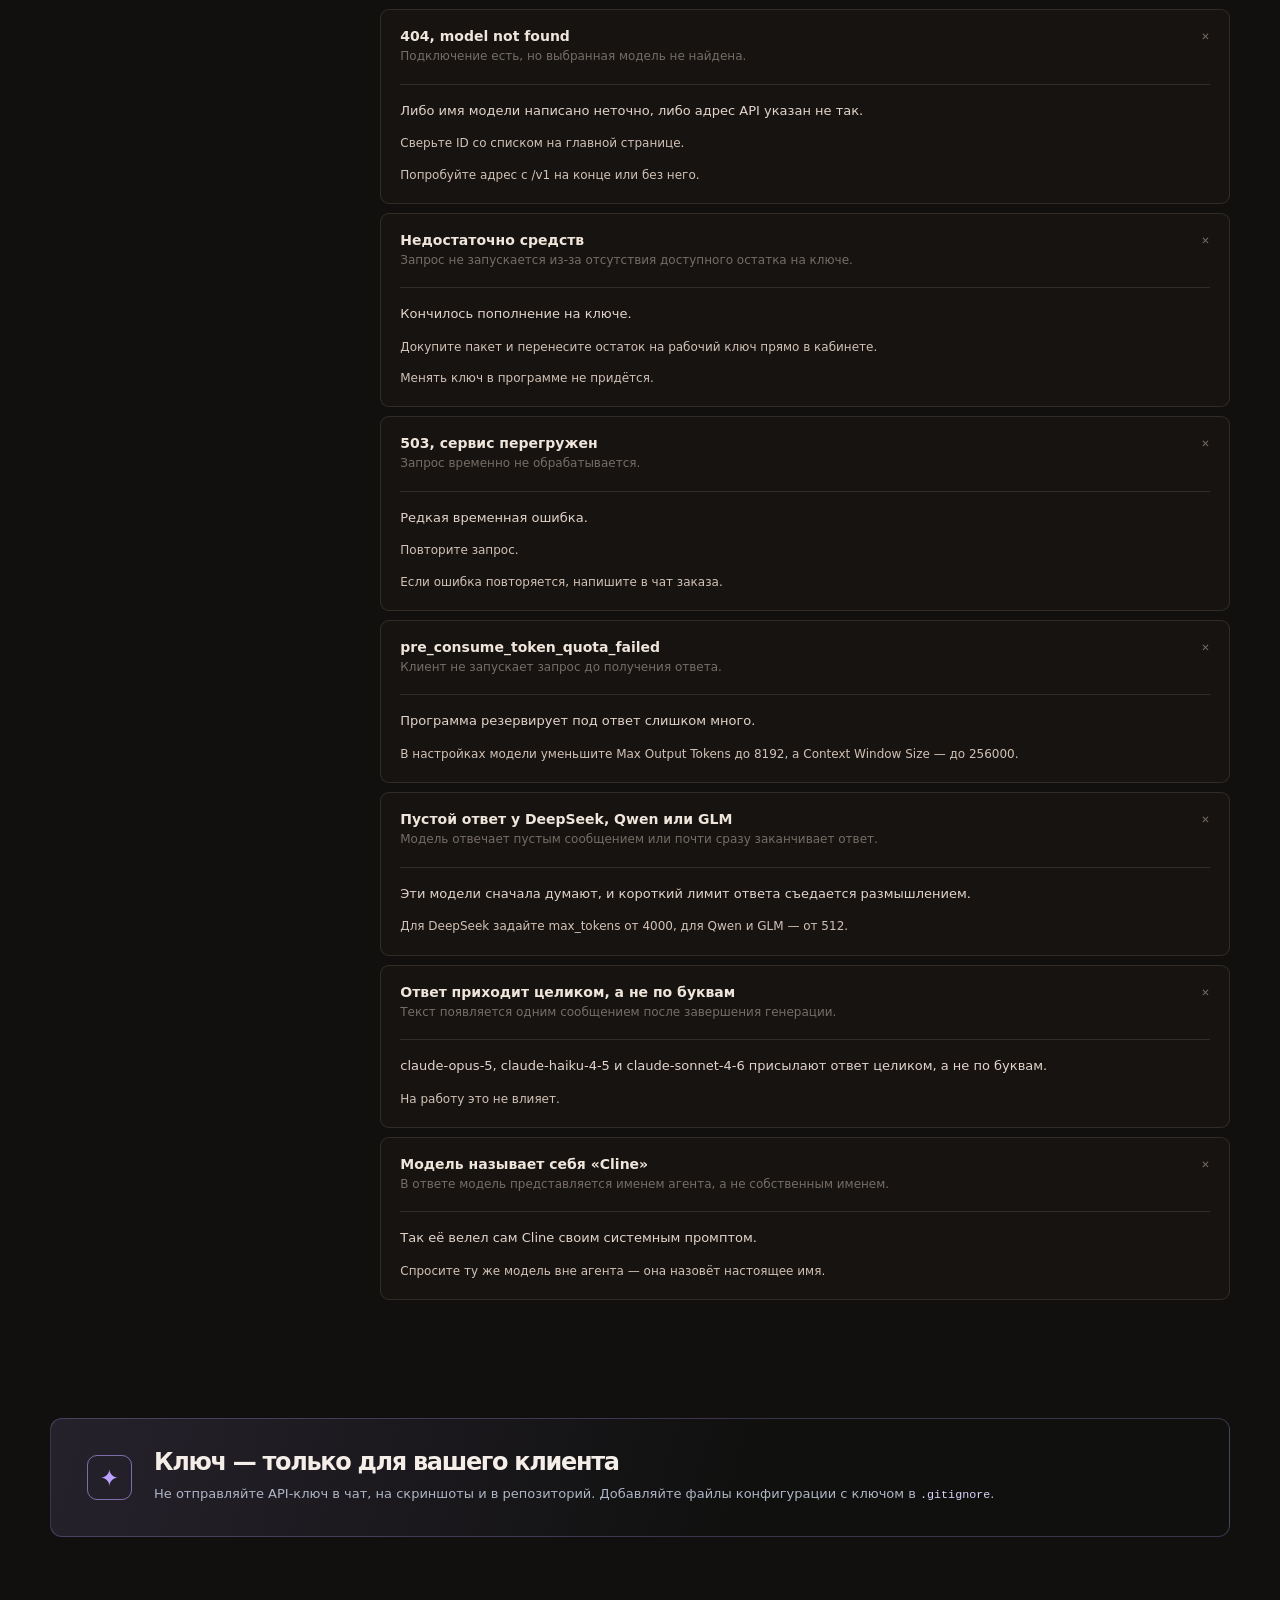
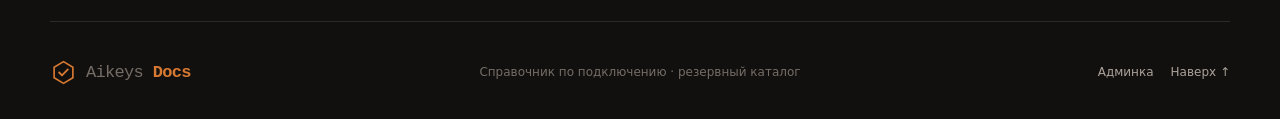
==== commit 0114e497: "Add files via upload" ====
--- a/index.html
+++ b/index.html
@@ -167,8 +167,8 @@
     <template id="loading-guide">
       <div class="guide-loading"><span></span><span></span><span></span></div>
     </template>
-    <script src="./site-config.js?v=20261018-editor"></script>
-    <script src="./catalog-seed.js?v=20261018-editor"></script>
-    <script src="./app.js?v=20261018-editor" defer></script>
+    <script src="./site-config.js?v=20261018-inline"></script>
+    <script src="./catalog-seed.js?v=20261018-inline"></script>
+    <script src="./app.js?v=20261018-inline" defer></script>
   </body>
 </html>
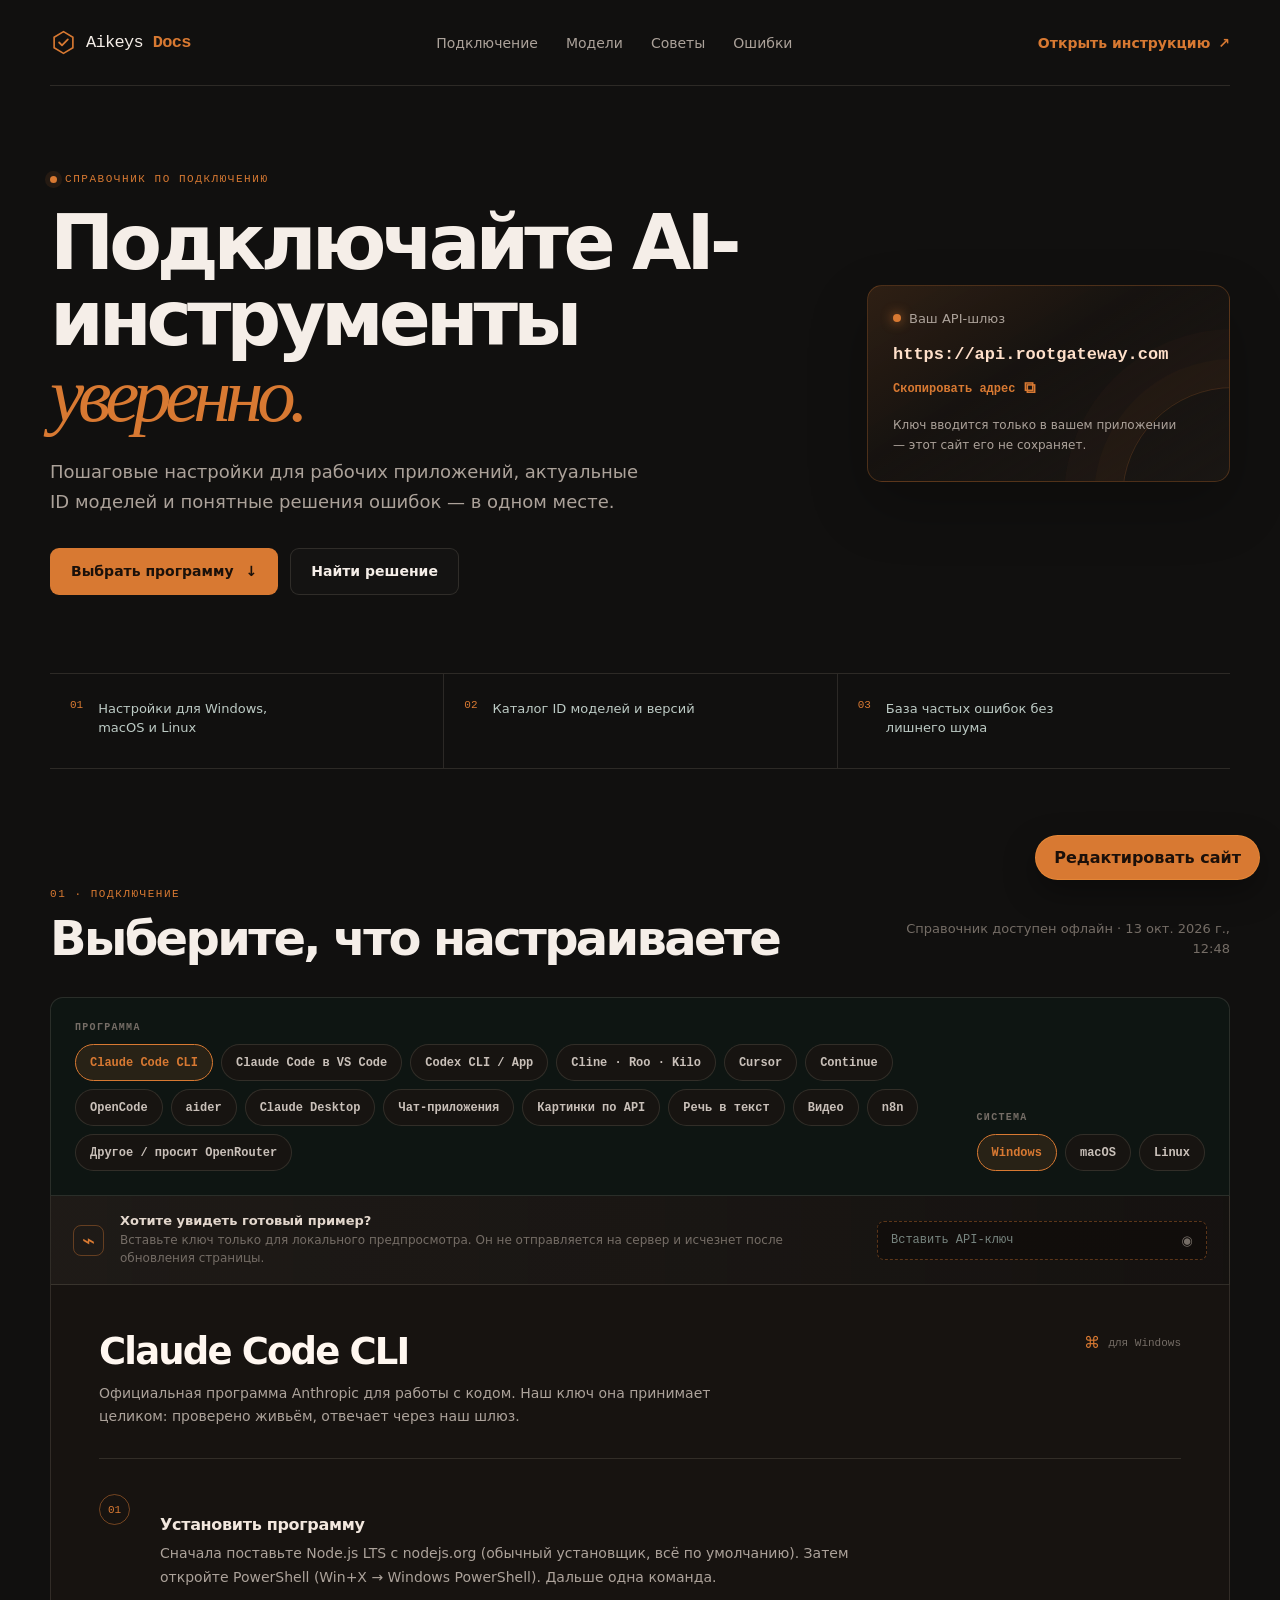
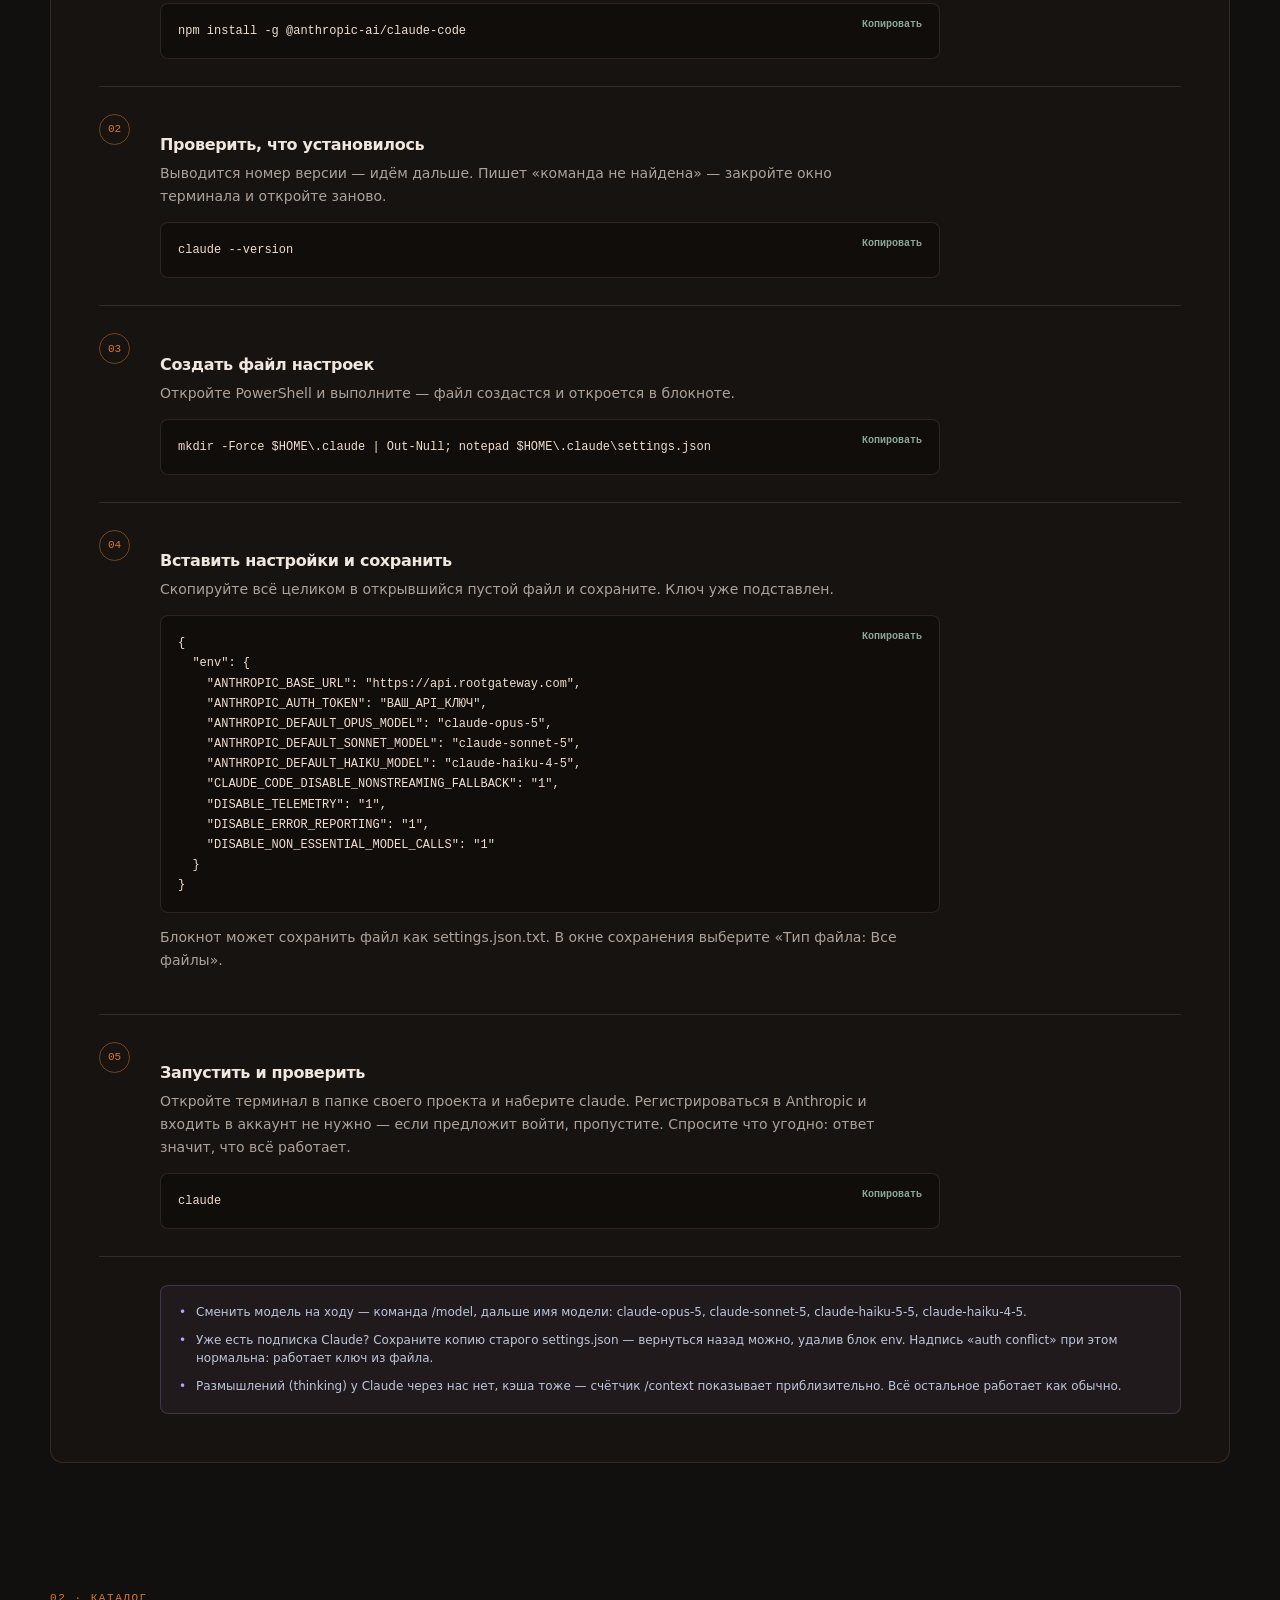
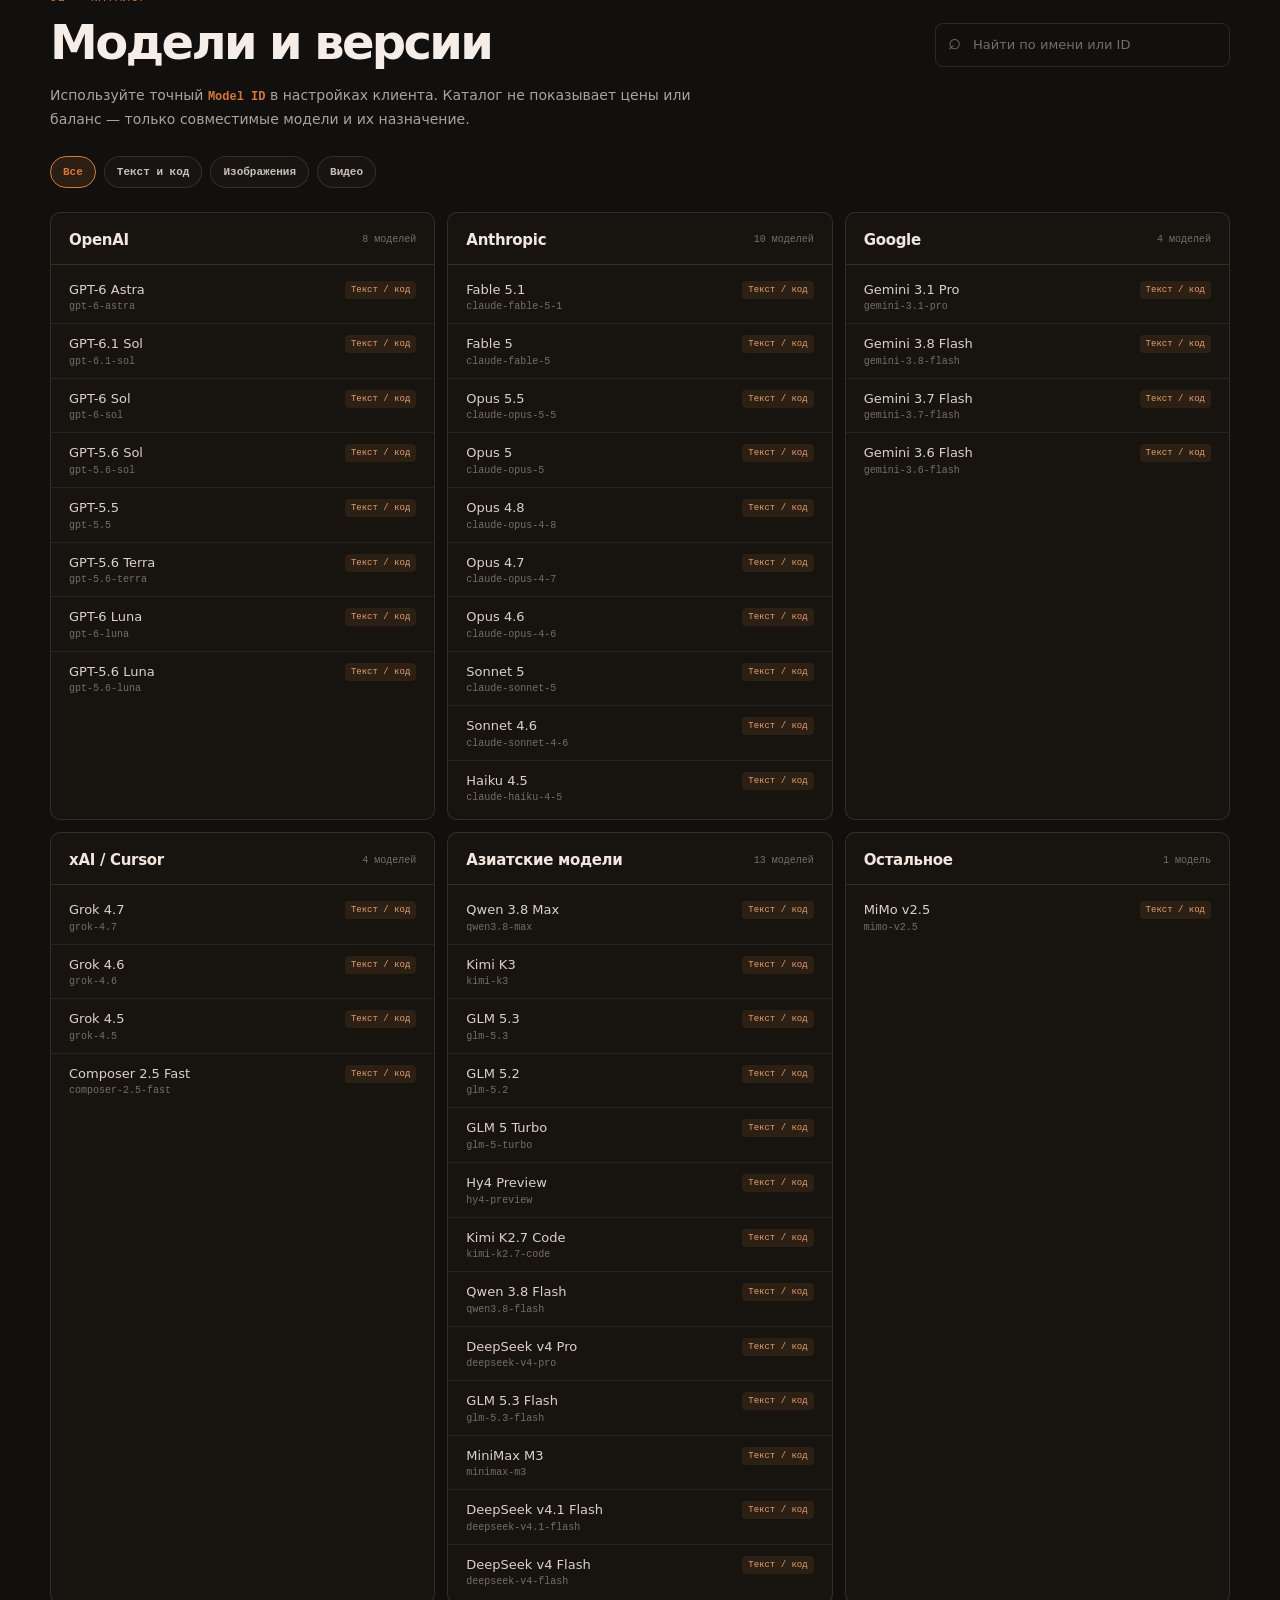
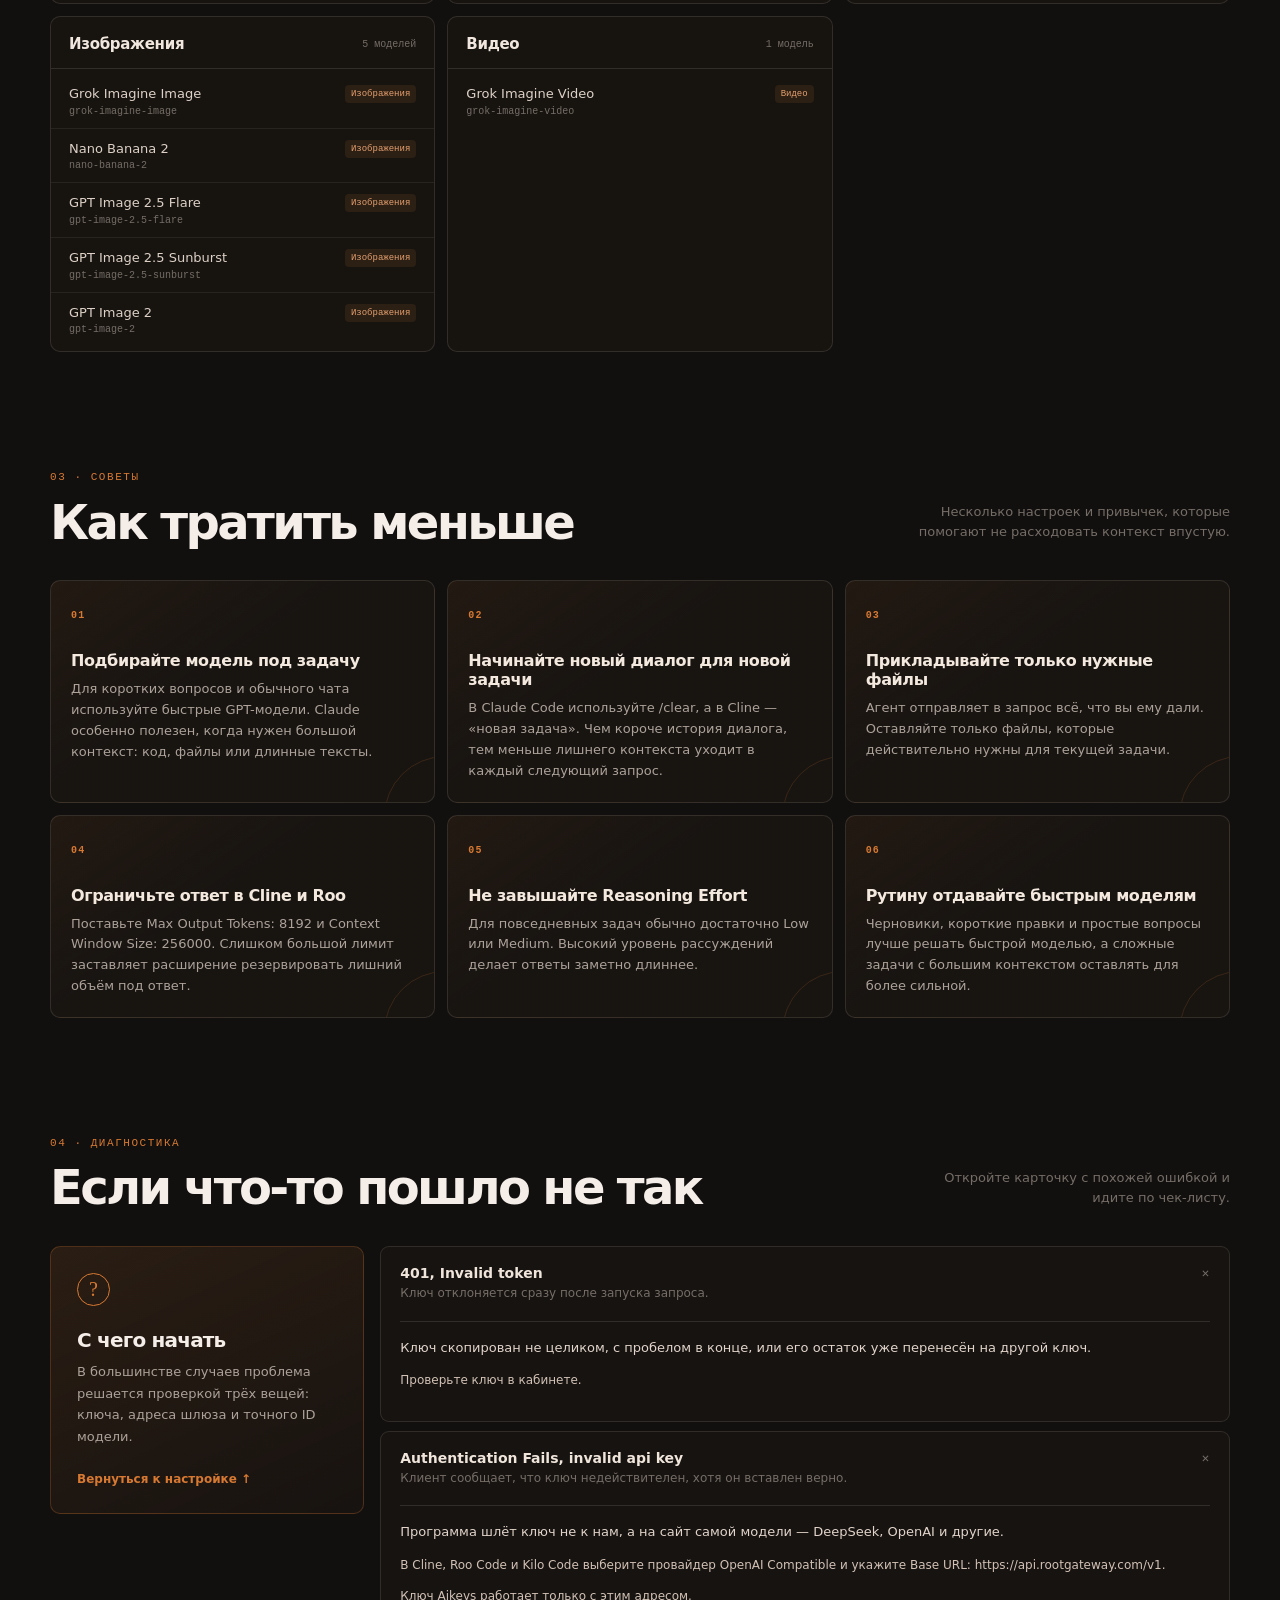
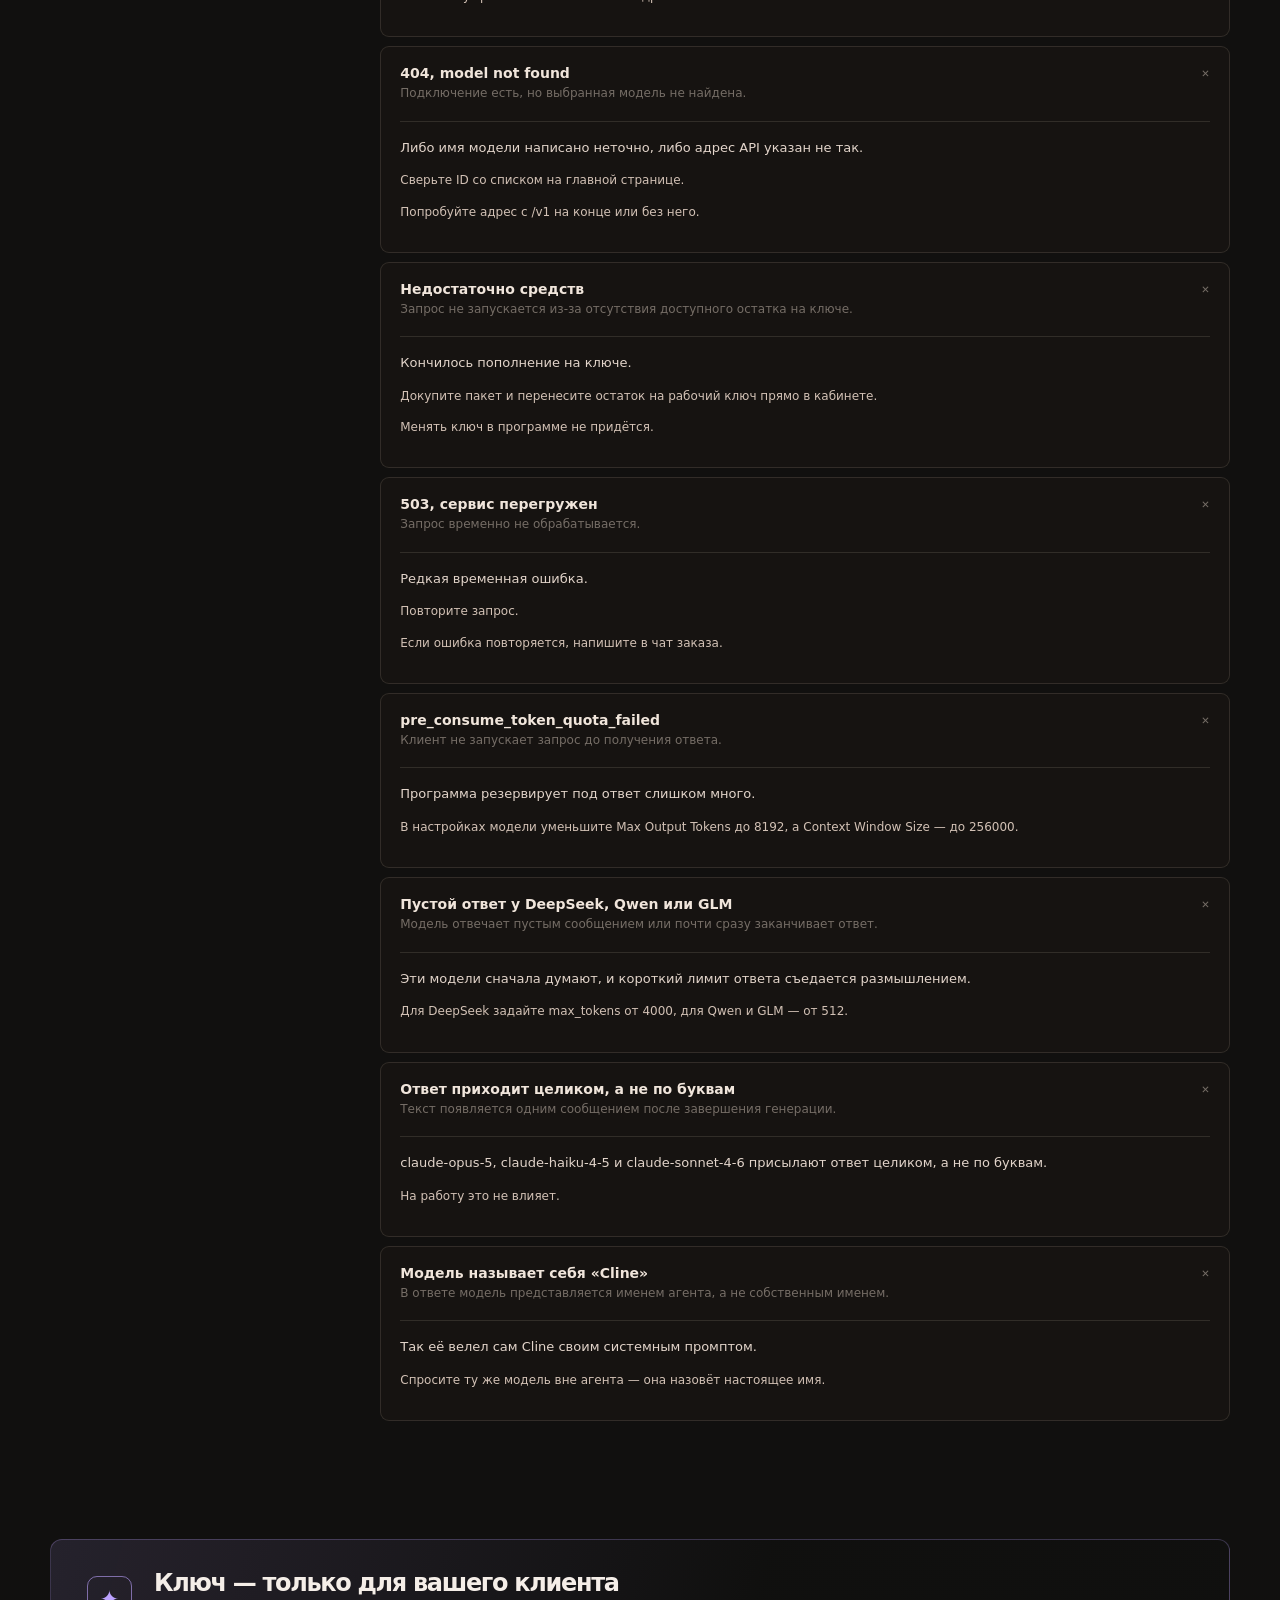
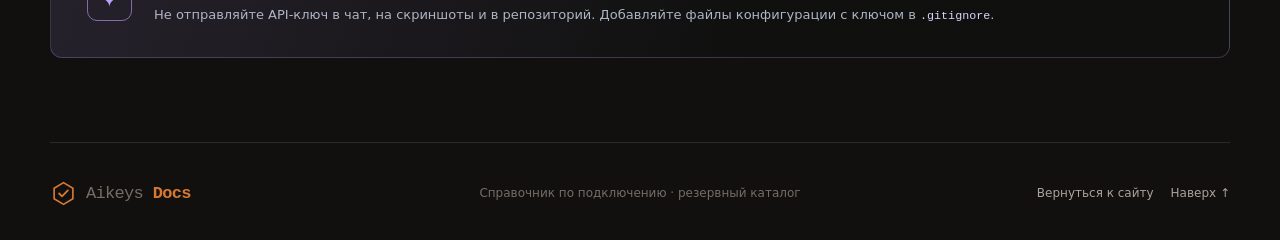
==== commit 9c39c126: "Add files via upload" ====
--- a/index.html
+++ b/index.html
@@ -4,10 +4,11 @@
     <meta charset="UTF-8" />
     <meta name="viewport" content="width=device-width, initial-scale=1.0" />
     <meta name="theme-color" content="#0a1111" />
-    <meta name="description" content="Справочник по подключению AI-инструментов через api.aikeysforyou.com" />
-    <title>Aikeys Docs — подключение AI-инструментов</title>
-    <link id="site-favicon" rel="icon" href="./site-icon.svg" type="image/svg+xml" />
-    <link rel="stylesheet" href="./styles.css" />
+    <meta name="description" content="Справочник по подключению AI-инструментов через api.rootgateway.com" />
+    <title>Aikeys Docs — редактирование</title>
+    <link id="site-favicon" rel="icon" href="../site-icon.svg" type="image/svg+xml" />
+    <link rel="stylesheet" href="../styles.css" />
+    <link rel="stylesheet" href="./admin-mode.css?v=20261020-rootgateway" />
   </head>
   <body>
     <a class="skip-link" href="#setup">Перейти к инструкции</a>
@@ -45,7 +46,7 @@
             <span class="status-lamp"></span>
             <span data-ui="gatewayHeading">Ваш API-шлюз</span>
           </div>
-          <code id="gateway-url">https://api.aikeysforyou.com</code>
+          <code id="gateway-url">https://api.rootgateway.com</code>
           <button class="copy-line" type="button" data-copy-target="#gateway-url">
             <span data-ui="gatewayCopy">Скопировать адрес</span><span class="copy-icon" aria-hidden="true">⧉</span>
           </button>
@@ -159,7 +160,7 @@
       </a>
       <p><span data-ui="footerLead">Справочник по подключению ·</span> <span id="footer-updated">обновляем каталог</span></p>
       <div class="footer-links">
-        <a href="./admin/" data-ui="footerAdmin">Админка</a>
+        <a href="../" data-ui="footerBack">Вернуться к сайту</a>
         <a href="#top" data-ui="footerTop">Наверх ↑</a>
       </div>
     </footer>
@@ -167,8 +168,9 @@
     <template id="loading-guide">
       <div class="guide-loading"><span></span><span></span><span></span></div>
     </template>
-    <script src="./site-config.js?v=20261018-inline"></script>
-    <script src="./catalog-seed.js?v=20261018-inline"></script>
-    <script src="./app.js?v=20261018-inline" defer></script>
+    <script src="../site-config.js?v=20261020-rootgateway"></script>
+    <script src="../catalog-seed.js?v=20261020-rootgateway"></script>
+    <script src="../app.js?v=20261020-rootgateway" defer></script>
+    <script src="./admin-mode.js?v=20261020-rootgateway" defer></script>
   </body>
 </html>
--- a/styles.css
+++ b/styles.css
@@ -106,6 +106,7 @@
 
 .guide-card { min-height: 390px; padding: clamp(26px, 4vw, 48px); border: 1px solid var(--line); border-top: 0; border-radius: 0 0 13px 13px; background: #171310; }
 .guide-header { display: grid; grid-template-columns: minmax(0, 1fr) auto; gap: 32px; align-items: start; padding-bottom: 30px; border-bottom: 1px solid var(--line); }
+.guide-header__aside { display: grid; justify-items: end; gap: 8px; }
 .guide-header h3 { margin-bottom: 10px; color: #fff7f0; font-size: clamp(25px, 3.5vw, 37px); letter-spacing: -.05em; line-height: 1.05; }
 .guide-header p { max-width: 640px; margin-bottom: 0; color: var(--muted); font-size: 14px; line-height: 1.65; }
 .guide-meta { display: flex; align-items: center; gap: 8px; color: var(--subtle); font-family: ui-monospace, SFMono-Regular, Menlo, Consolas, monospace; font-size: 11px; white-space: nowrap; }
@@ -148,6 +149,7 @@
 .models-grid { display: grid; grid-template-columns: repeat(3, minmax(0, 1fr)); gap: 12px; }
 .provider-card { overflow: hidden; border: 1px solid var(--line); border-radius: 10px; background: rgba(28,23,19,.62); }
 .provider-card__header { display: flex; align-items: center; justify-content: space-between; gap: 16px; padding: 18px 18px 15px; border-bottom: 1px solid var(--line); }
+.provider-card__meta { display: flex; flex-wrap: wrap; justify-content: flex-end; gap: 6px; }
 .provider-card__header h3 { margin: 0; color: #f1e7de; font-size: 15px; letter-spacing: -.02em; }
 .provider-card__header span { color: var(--subtle); font-family: ui-monospace, SFMono-Regular, Menlo, Consolas, monospace; font-size: 10px; }
 .model-rows { list-style: none; margin: 0; padding: 5px 0; }
--- a/admin-mode.css
+++ b/admin-mode.css
@@ -0,0 +1,383 @@
+.admin-mode {
+  font-family: Inter, ui-sans-serif, system-ui, -apple-system, BlinkMacSystemFont, "Segoe UI", sans-serif;
+}
+
+.admin-mode__toggle {
+  position: fixed;
+  right: 20px;
+  bottom: 20px;
+  z-index: 100;
+  border: 1px solid rgba(236, 142, 59, 0.62);
+  border-radius: 999px;
+  padding: 12px 18px;
+  color: #1b100a;
+  background: #d87932;
+  box-shadow: 0 12px 32px rgba(0, 0, 0, 0.34);
+  font: inherit;
+  font-weight: 800;
+  cursor: pointer;
+}
+
+.admin-mode__toggle:hover,
+.admin-mode__button--primary:hover {
+  background: #e58b42;
+}
+
+.admin-mode__login-overlay {
+  position: fixed;
+  inset: 0;
+  z-index: 120;
+  display: grid;
+  place-items: center;
+  padding: 18px;
+  background: rgba(6, 7, 7, 0.72);
+  backdrop-filter: blur(9px);
+}
+
+.admin-mode__login-overlay[hidden],
+.admin-mode__toolbar[hidden] {
+  display: none;
+}
+
+.admin-mode__login-card {
+  position: relative;
+  width: min(438px, 100%);
+  padding: 28px;
+  border: 1px solid rgba(255, 255, 255, 0.12);
+  border-radius: 18px;
+  color: #f4eee8;
+  background: #15120f;
+  box-shadow: 0 28px 90px rgba(0, 0, 0, 0.55);
+}
+
+.admin-mode__login-card h2 {
+  margin: 0 0 8px;
+  font-size: 24px;
+}
+
+.admin-mode__login-card p {
+  margin: 0 0 20px;
+  color: #b9aaa0;
+  line-height: 1.5;
+}
+
+.admin-mode__close {
+  position: absolute;
+  top: 12px;
+  right: 14px;
+  border: 0;
+  padding: 6px;
+  color: #c8bcb4;
+  background: transparent;
+  font-size: 22px;
+  line-height: 1;
+  cursor: pointer;
+}
+
+.admin-mode__field {
+  display: grid;
+  gap: 7px;
+  margin: 15px 0;
+  color: #e7ddd6;
+  font-size: 14px;
+  font-weight: 700;
+}
+
+.admin-mode__login {
+  display: grid;
+  gap: 15px;
+}
+
+.admin-mode__login label {
+  display: grid;
+  gap: 7px;
+  color: #e7ddd6;
+  font-size: 14px;
+  font-weight: 700;
+}
+
+.admin-mode__field input,
+.admin-mode__login input {
+  width: 100%;
+  box-sizing: border-box;
+  border: 1px solid #433831;
+  border-radius: 10px;
+  padding: 12px 13px;
+  color: #f7f0ea;
+  background: #0d0d0c;
+  font: inherit;
+}
+
+.admin-mode__field input:focus,
+.inline-code-editor:focus {
+  border-color: #d87932;
+  outline: 2px solid rgba(216, 121, 50, 0.2);
+}
+
+.admin-mode__actions {
+  display: flex;
+  flex-wrap: wrap;
+  gap: 10px;
+  margin-top: 20px;
+}
+
+.admin-mode .admin-mode__primary,
+.admin-mode .admin-mode__quiet {
+  border: 1px solid #514239;
+  border-radius: 10px;
+  padding: 10px 14px;
+  color: #efe4dc;
+  background: #27211d;
+  font: inherit;
+  font-weight: 750;
+  cursor: pointer;
+}
+
+.admin-mode .admin-mode__primary {
+  border-color: #d87932;
+  color: #211108;
+  background: #d87932;
+}
+
+.admin-mode .admin-mode__primary:hover {
+  background: #e58b42;
+}
+
+.admin-mode .admin-mode__quiet:hover {
+  border-color: #96755e;
+  background: #352b25;
+}
+
+.admin-mode .admin-mode__primary:disabled,
+.admin-mode .admin-mode__quiet:disabled {
+  cursor: wait;
+  opacity: 0.56;
+}
+
+.admin-mode__eyebrow {
+  margin-bottom: 7px !important;
+  color: #e9a970 !important;
+  font-size: 12px;
+  font-weight: 850;
+  letter-spacing: 0.1em;
+  text-transform: uppercase;
+}
+
+.admin-mode__note {
+  margin: 18px 0 0 !important;
+  color: #948379 !important;
+  font-size: 13px;
+}
+
+.admin-mode__button {
+  border: 1px solid #514239;
+  border-radius: 10px;
+  padding: 10px 14px;
+  color: #efe4dc;
+  background: #27211d;
+  font: inherit;
+  font-weight: 750;
+  cursor: pointer;
+}
+
+.admin-mode__button:disabled {
+  cursor: wait;
+  opacity: 0.56;
+}
+
+.admin-mode__button--primary {
+  border-color: #d87932;
+  color: #211108;
+  background: #d87932;
+}
+
+.admin-mode__button--danger {
+  border-color: rgba(218, 87, 69, 0.72);
+  color: #ffb7ab;
+}
+
+.admin-mode__status {
+  min-height: 20px;
+  margin: 15px 0 0;
+  color: #b7a79b;
+  font-size: 13px;
+  line-height: 1.4;
+}
+
+.admin-mode__status.is-error { color: #ff9689; }
+.admin-mode__status.is-success { color: #edb377; }
+
+.admin-mode__toolbar {
+  position: fixed;
+  z-index: 110;
+  top: 14px;
+  left: 50%;
+  display: flex;
+  align-items: center;
+  justify-content: center;
+  flex-wrap: wrap;
+  gap: 9px;
+  width: min(940px, calc(100% - 28px));
+  transform: translateX(-50%);
+  box-sizing: border-box;
+  padding: 10px 12px;
+  border: 1px solid rgba(216, 121, 50, 0.64);
+  border-radius: 14px;
+  color: #f7ede7;
+  background: rgba(22, 17, 13, 0.96);
+  box-shadow: 0 14px 42px rgba(0, 0, 0, 0.4);
+}
+
+.admin-mode__toolbar-title {
+  font-size: 14px;
+  font-weight: 850;
+  white-space: nowrap;
+}
+
+.admin-mode__toolbar .admin-mode__status {
+  flex: 1 1 210px;
+  min-height: 0;
+  margin: 0 4px;
+  text-align: center;
+}
+
+body.is-inline-editing {
+  scroll-padding-top: 82px;
+}
+
+body.is-inline-editing [data-edit-path] {
+  outline: 1px dashed rgba(216, 121, 50, 0.45);
+  outline-offset: 3px;
+  border-radius: 3px;
+  cursor: text;
+}
+
+body.is-inline-editing [data-edit-path]:hover,
+body.is-inline-editing [data-edit-path]:focus {
+  outline-color: #d87932;
+  background: rgba(216, 121, 50, 0.1);
+}
+
+body.is-inline-editing [data-edit-path]:focus {
+  outline-width: 2px;
+}
+
+.inline-code-editor {
+  display: block;
+  width: 100%;
+  min-height: 150px;
+  box-sizing: border-box;
+  margin: 12px 0 0;
+  border: 1px solid rgba(216, 121, 50, 0.42);
+  border-radius: 10px;
+  padding: 13px;
+  color: #f7eee8;
+  background: #0c0d0d;
+  font: 13px/1.55 ui-monospace, SFMono-Regular, Consolas, "Liberation Mono", monospace;
+  resize: vertical;
+}
+
+.inline-editor-action {
+  display: inline-flex;
+  align-items: center;
+  justify-content: center;
+  min-height: 29px;
+  margin: 9px 0 0;
+  border: 1px dashed rgba(216, 121, 50, 0.68);
+  border-radius: 7px;
+  padding: 4px 8px;
+  color: #f0ad75;
+  background: rgba(216, 121, 50, 0.07);
+  font: 700 12px/1.1 Inter, ui-sans-serif, system-ui, sans-serif;
+  cursor: pointer;
+}
+
+.inline-editor-action:hover {
+  border-style: solid;
+  color: #211108;
+  background: #d87932;
+}
+
+.inline-editor-action[data-inline-action^="remove"] {
+  border-color: rgba(218, 87, 69, 0.7);
+  color: #ffaaa0;
+}
+
+.inline-editor-action[data-inline-action^="remove"]:hover {
+  border-color: #cf5848;
+  color: #fff4f2;
+  background: #b94438;
+}
+
+.inline-editor-state {
+  display: inline-flex;
+  align-items: center;
+  min-height: 24px;
+  border: 1px solid rgba(216, 121, 50, 0.35);
+  border-radius: 999px;
+  padding: 3px 8px;
+  color: #efb27b;
+  background: rgba(216, 121, 50, 0.08);
+  font: 700 10px/1 Inter, ui-sans-serif, system-ui, sans-serif;
+  white-space: nowrap;
+}
+
+.is-editor-hidden {
+  opacity: 0.62;
+  box-shadow: inset 0 0 0 1px rgba(216, 121, 50, 0.26);
+}
+
+.inline-editable-row {
+  display: flex;
+  align-items: flex-start;
+  gap: 9px;
+}
+
+.inline-editable-row > :first-child {
+  flex: 1 1 auto;
+}
+
+.inline-editable-row > .inline-editor-action {
+  flex: 0 0 auto;
+  margin-top: 0;
+}
+
+.guide-fields-wrap {
+  display: grid;
+  gap: 7px;
+}
+
+.inline-editable-note {
+  display: block;
+  margin-top: 13px;
+  color: #d9cec5;
+  line-height: 1.55;
+}
+
+.errors__item .inline-editor-action,
+.models__group .inline-editor-action,
+.savings .inline-editor-action,
+.guide__section .inline-editor-action {
+  margin-right: 8px;
+}
+
+@media (max-width: 640px) {
+  .admin-mode__login-card {
+    padding: 23px 20px;
+  }
+
+  .admin-mode__toolbar {
+    top: 8px;
+    width: calc(100% - 16px);
+  }
+
+  .admin-mode__toolbar .admin-mode__status {
+    order: 3;
+    flex-basis: 100%;
+  }
+
+  .admin-mode__toggle {
+    right: 12px;
+    bottom: 12px;
+  }
+}
